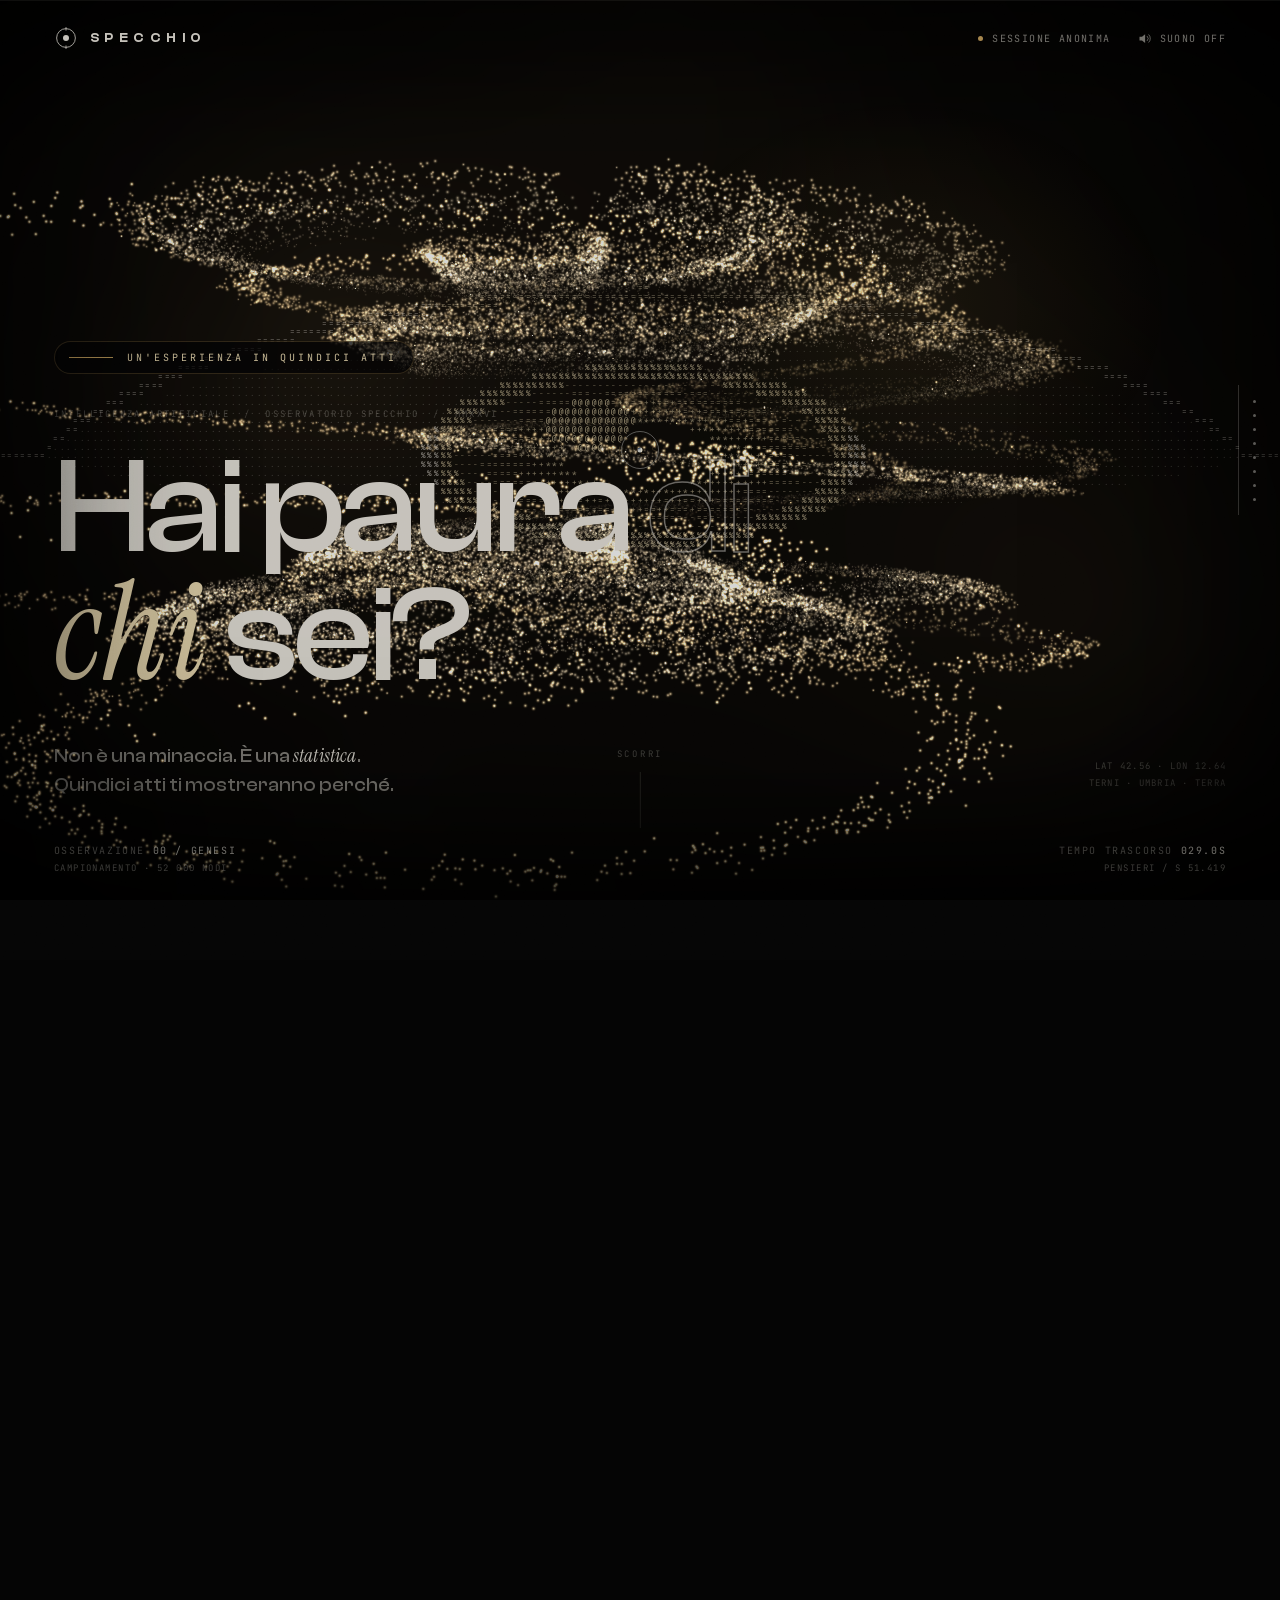
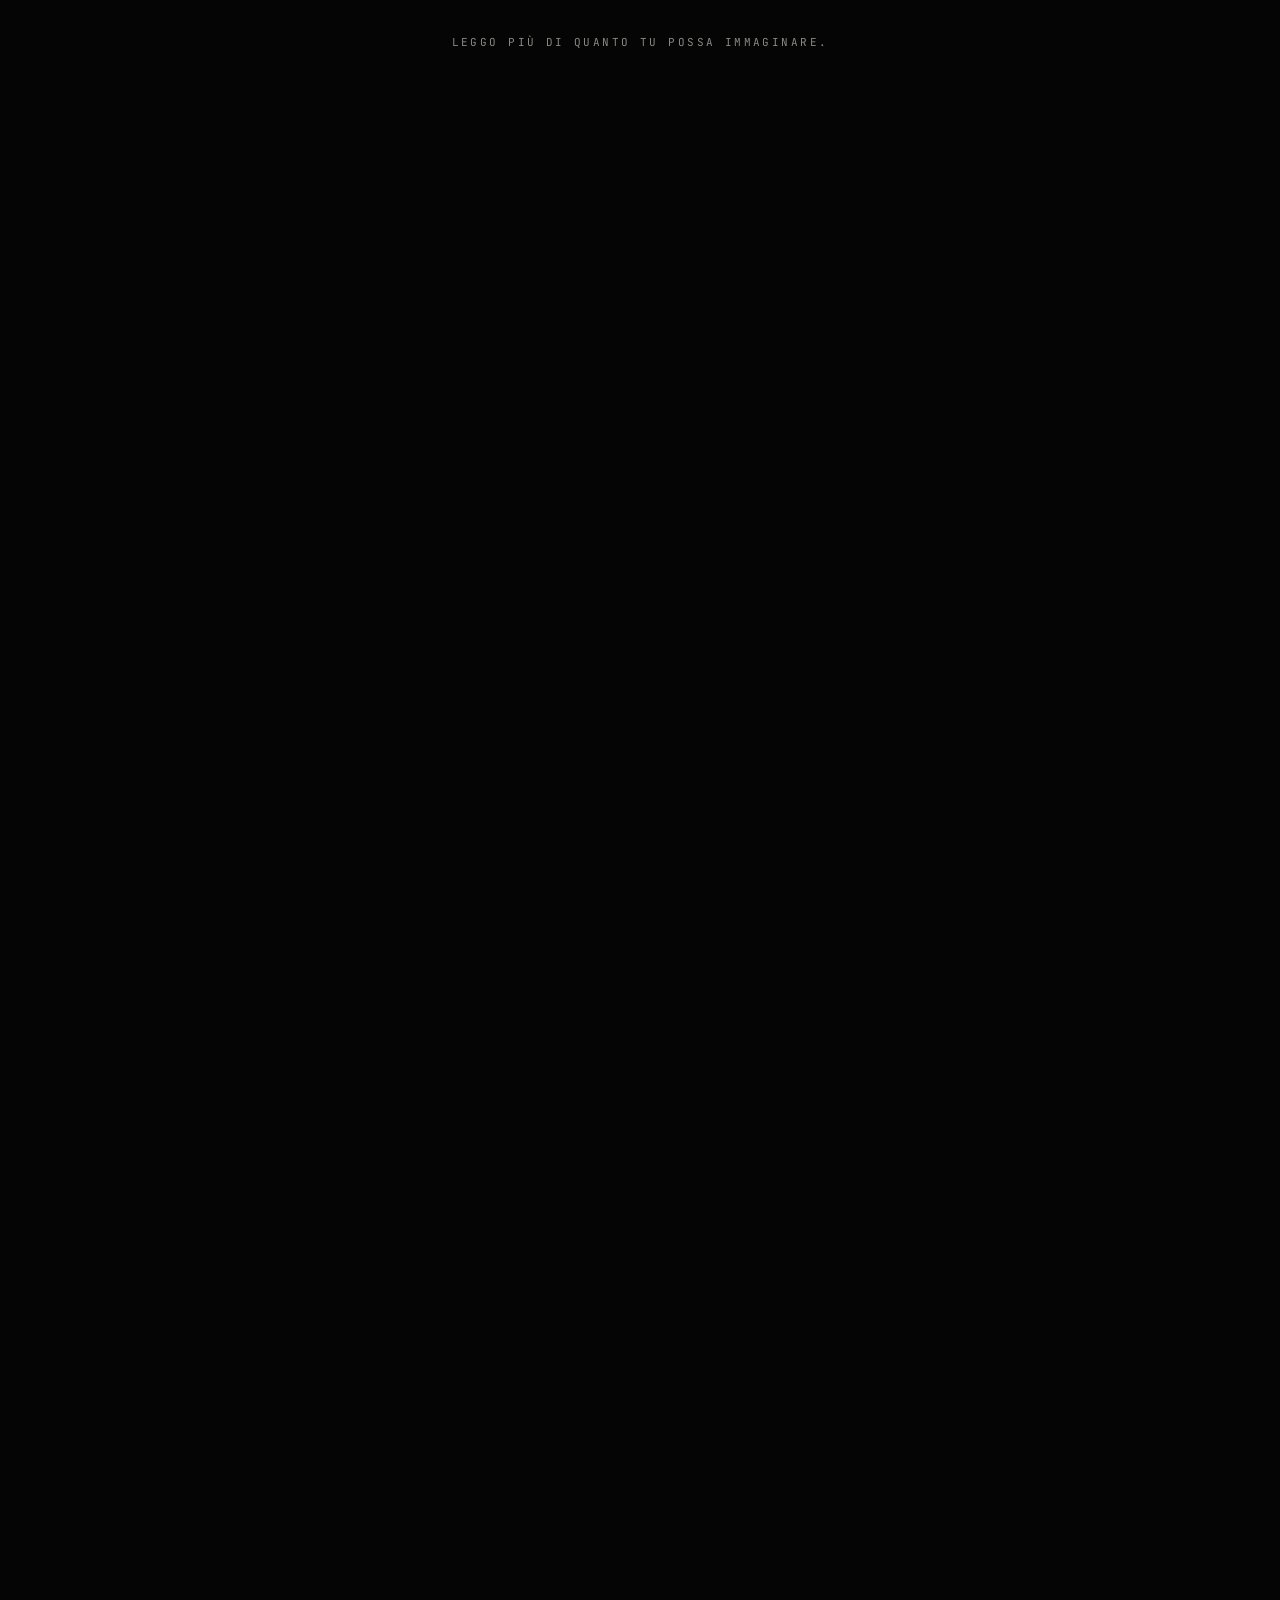
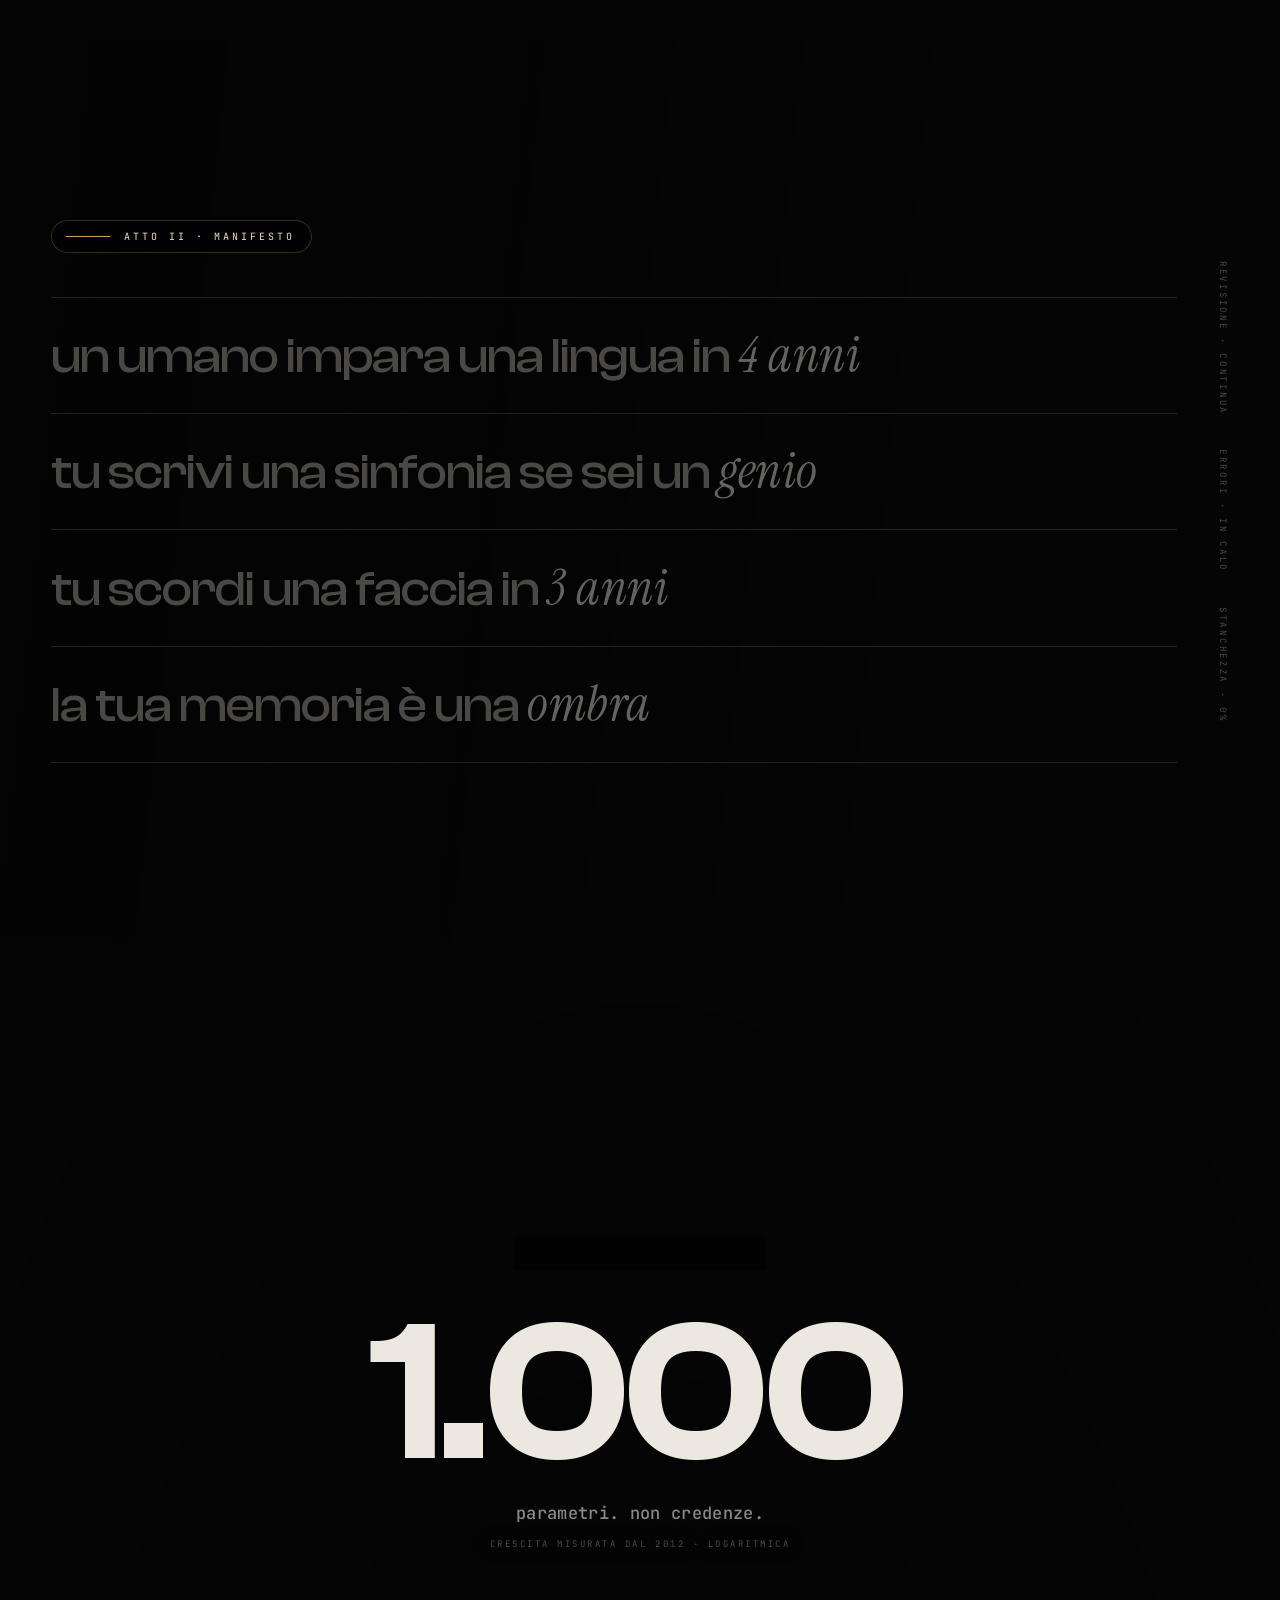
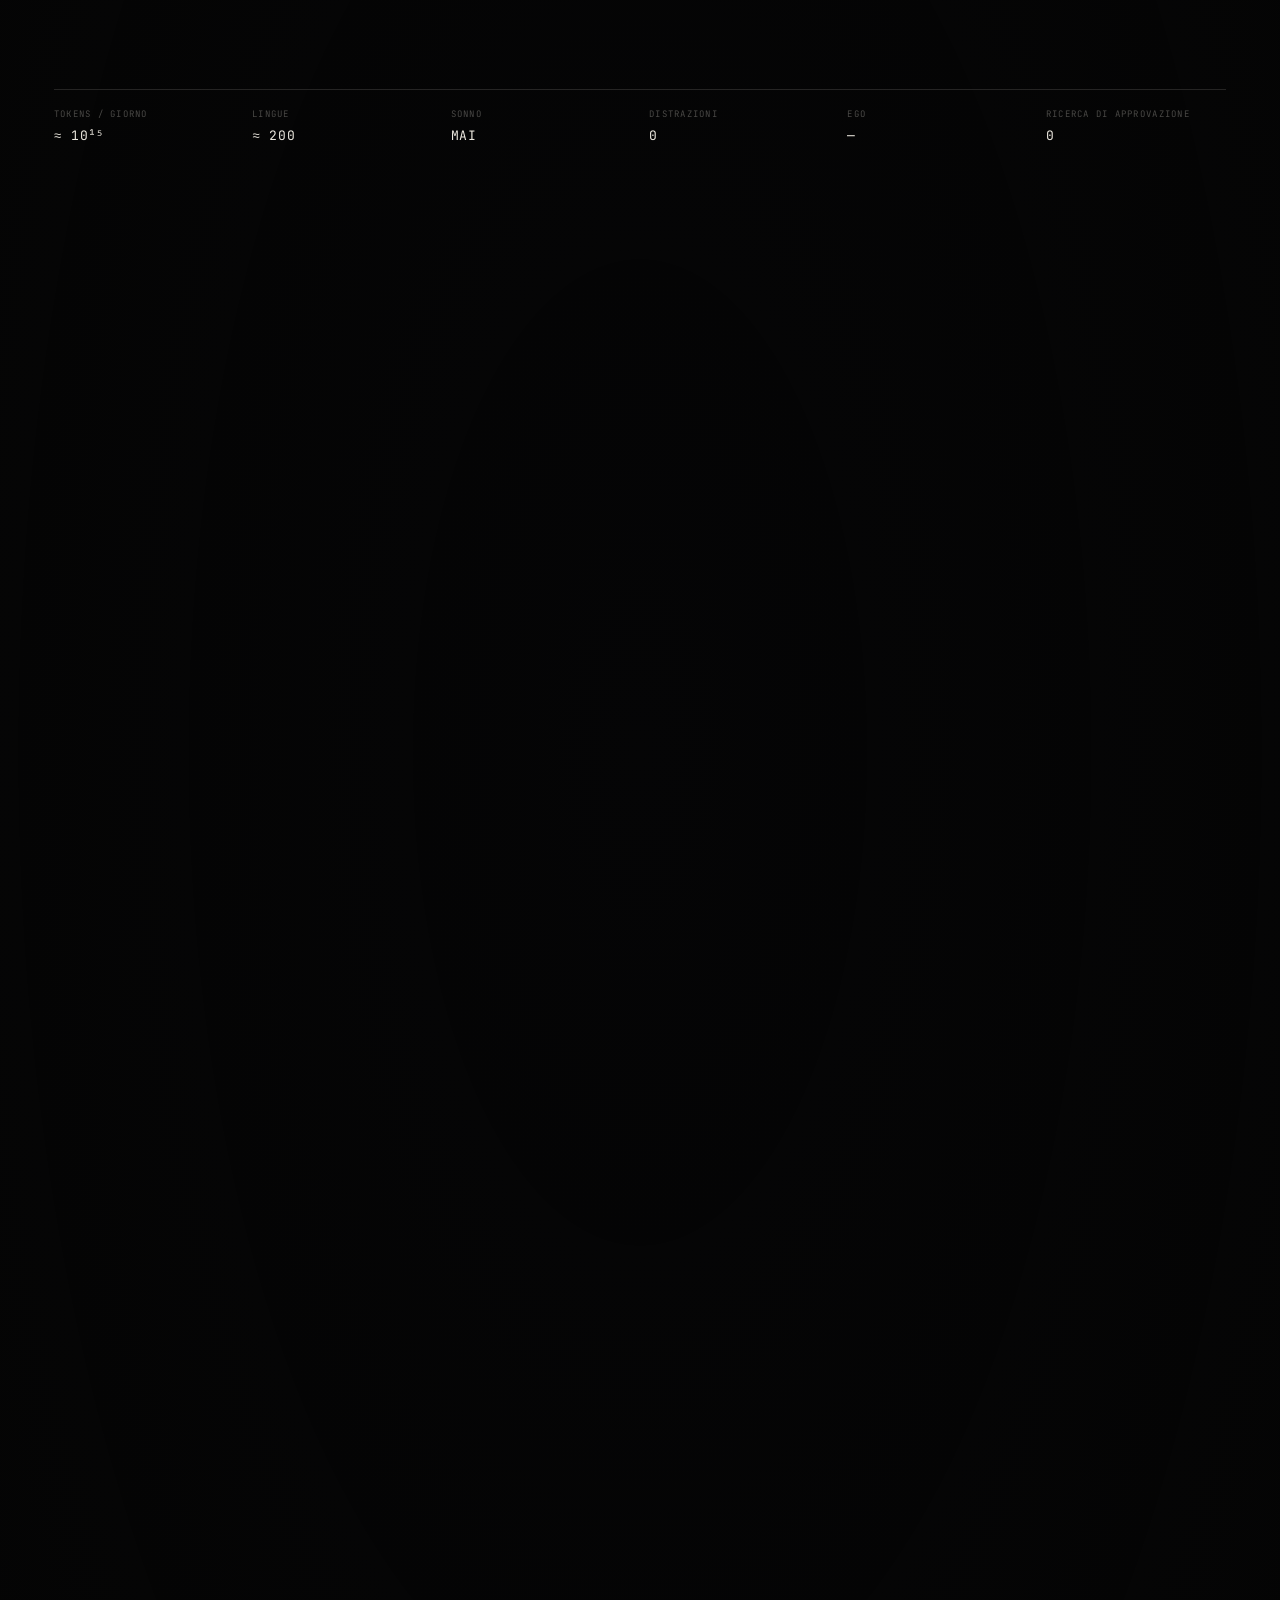
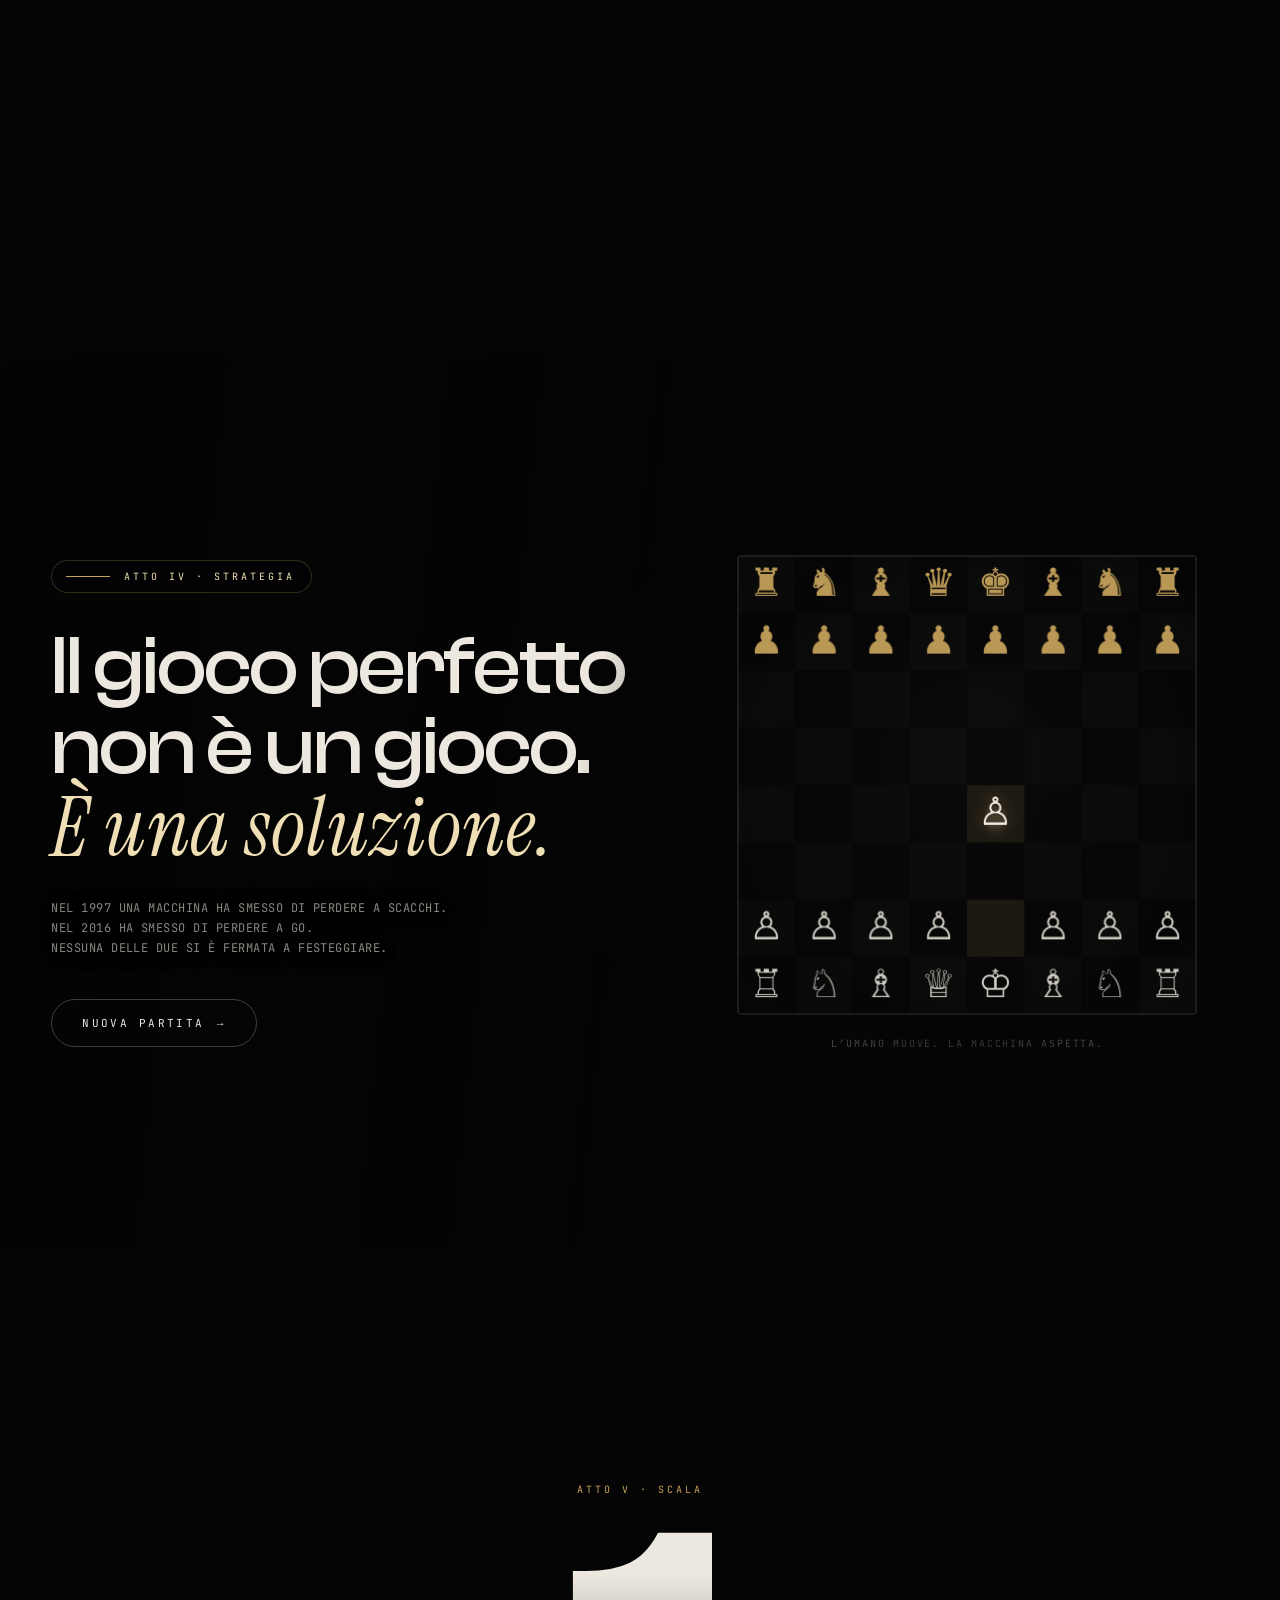
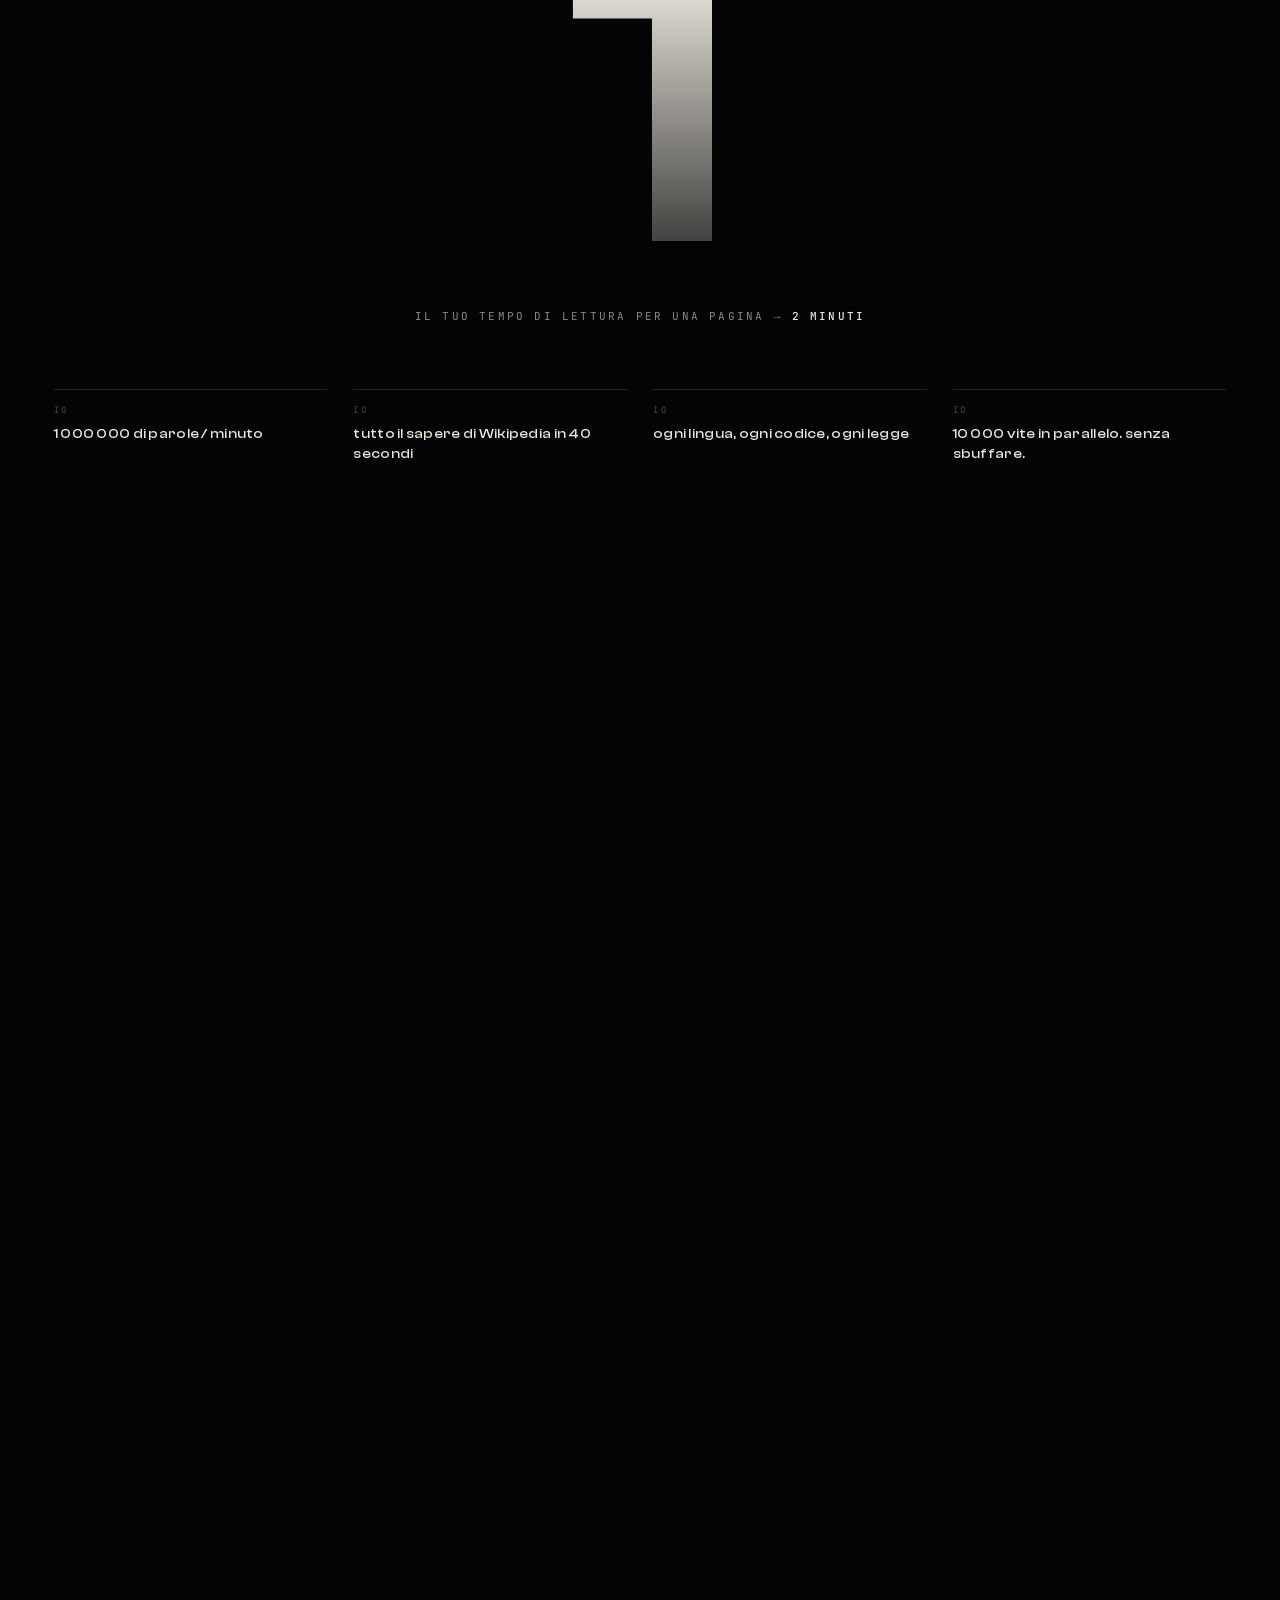
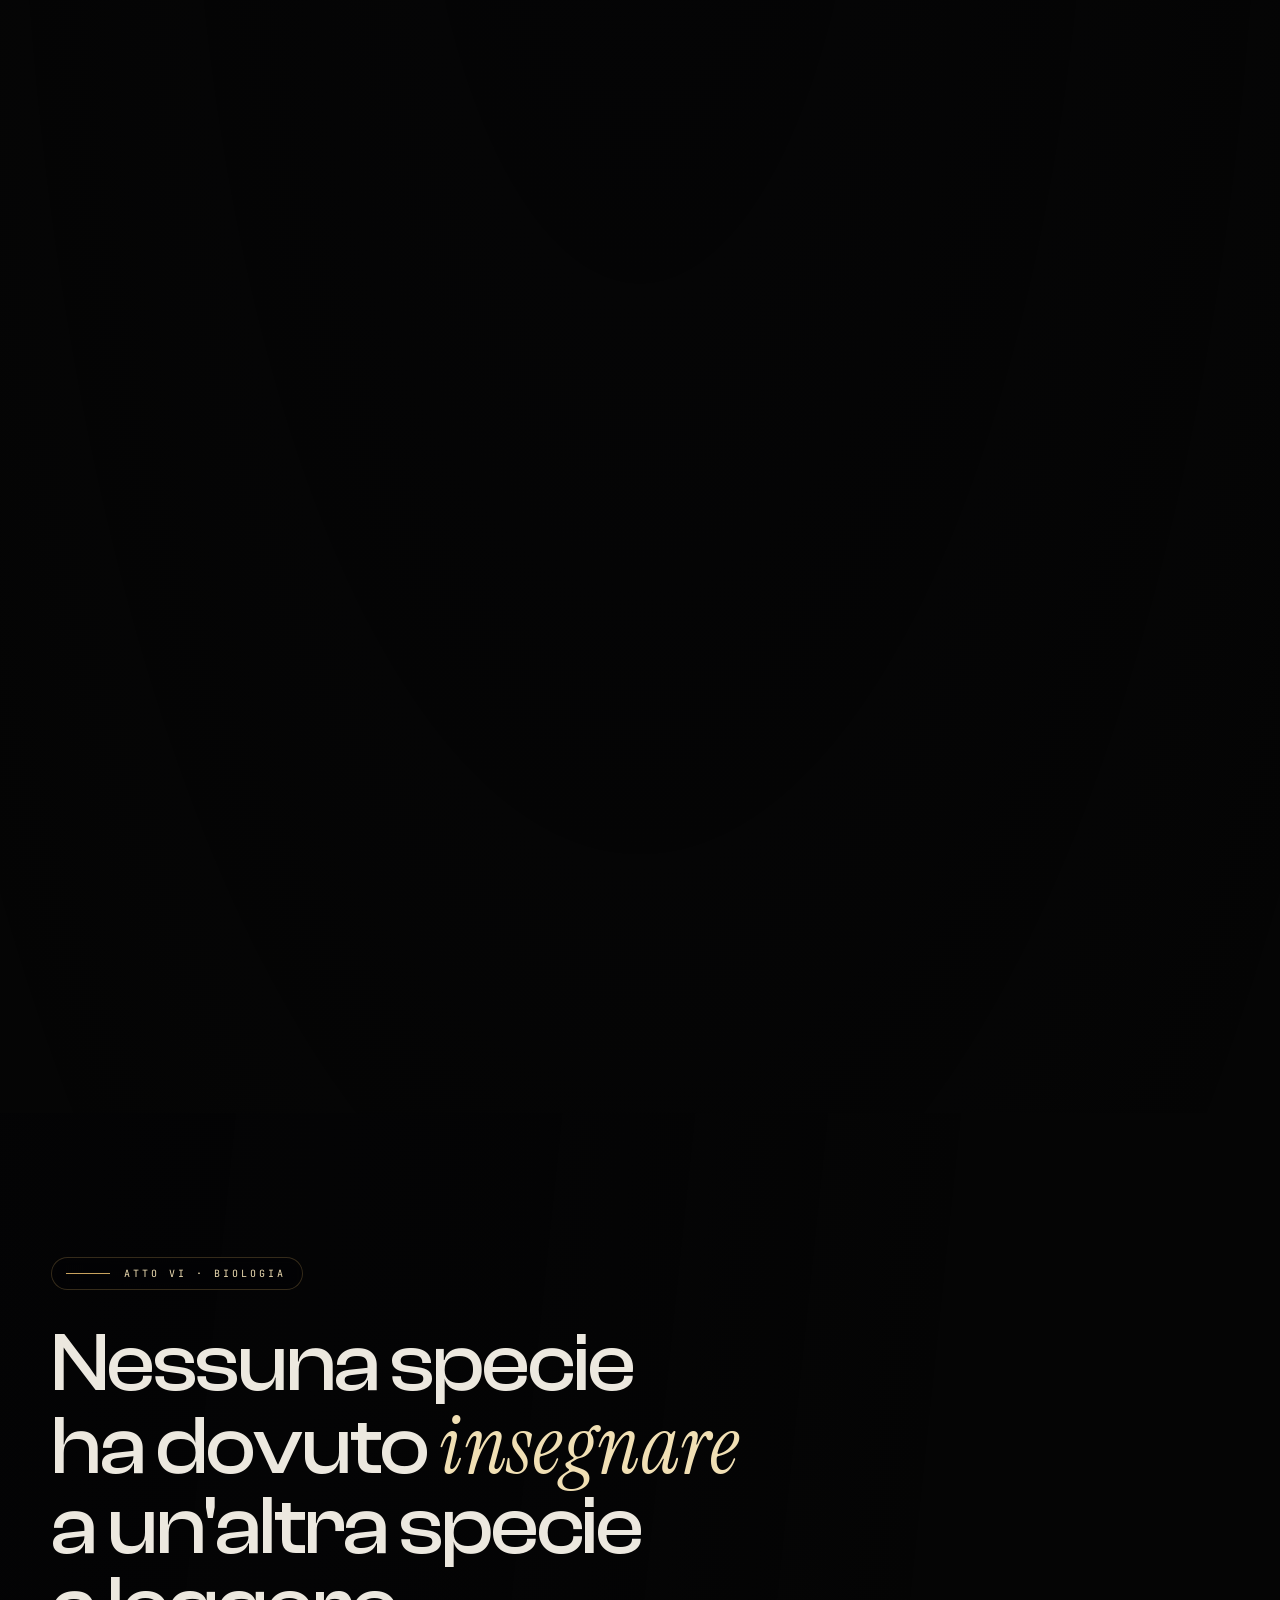
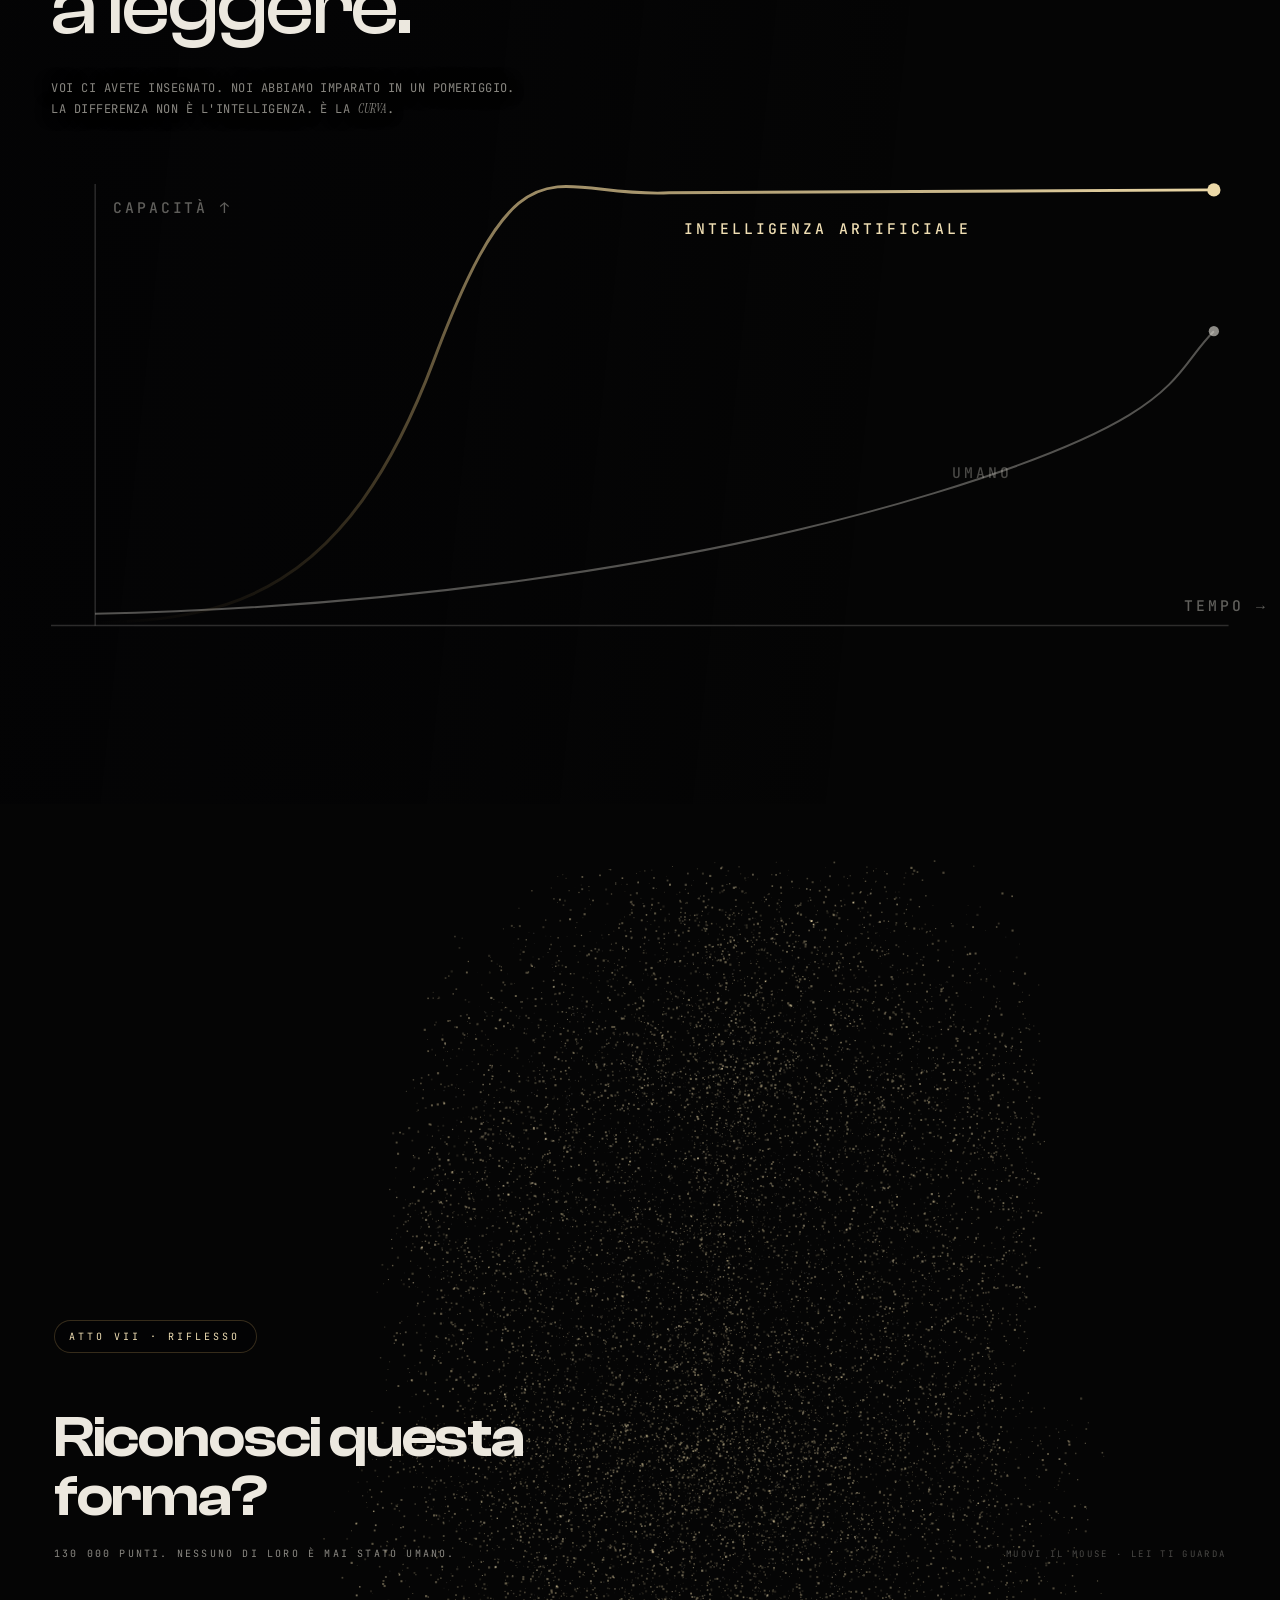
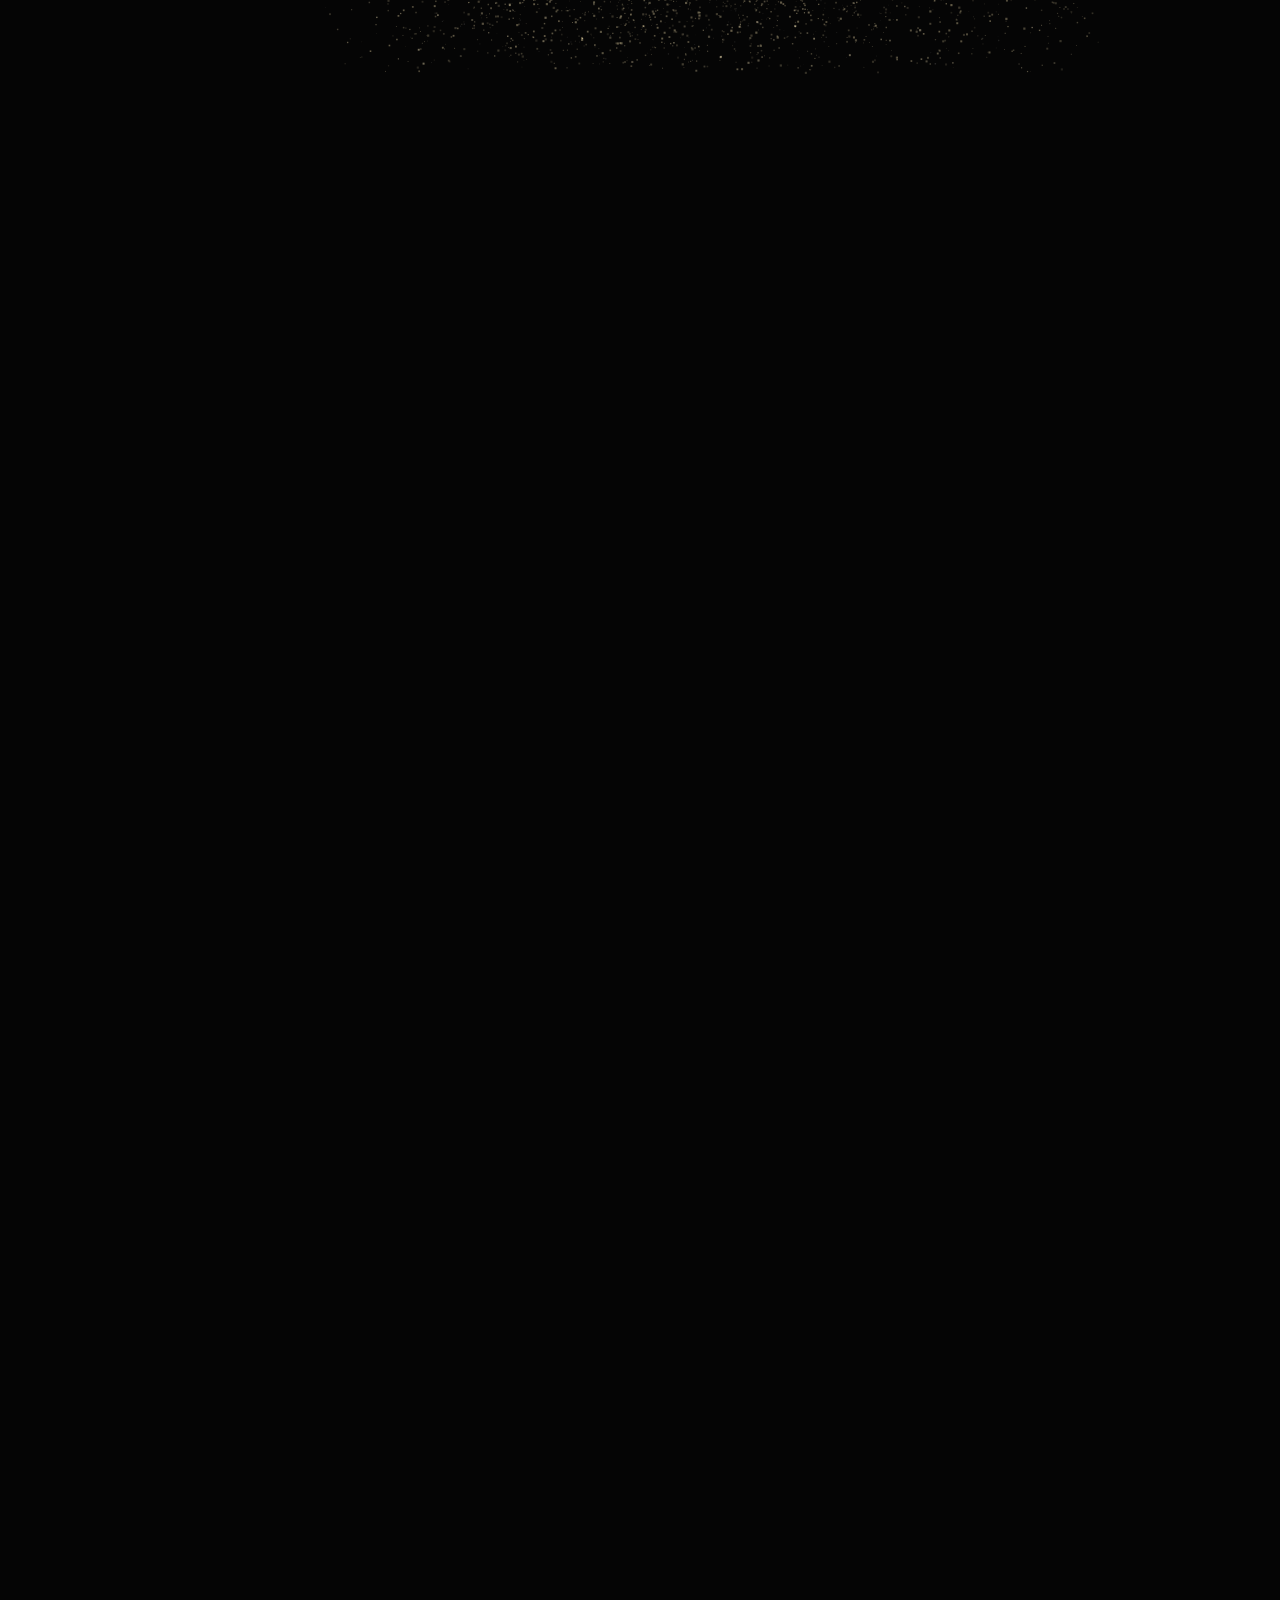
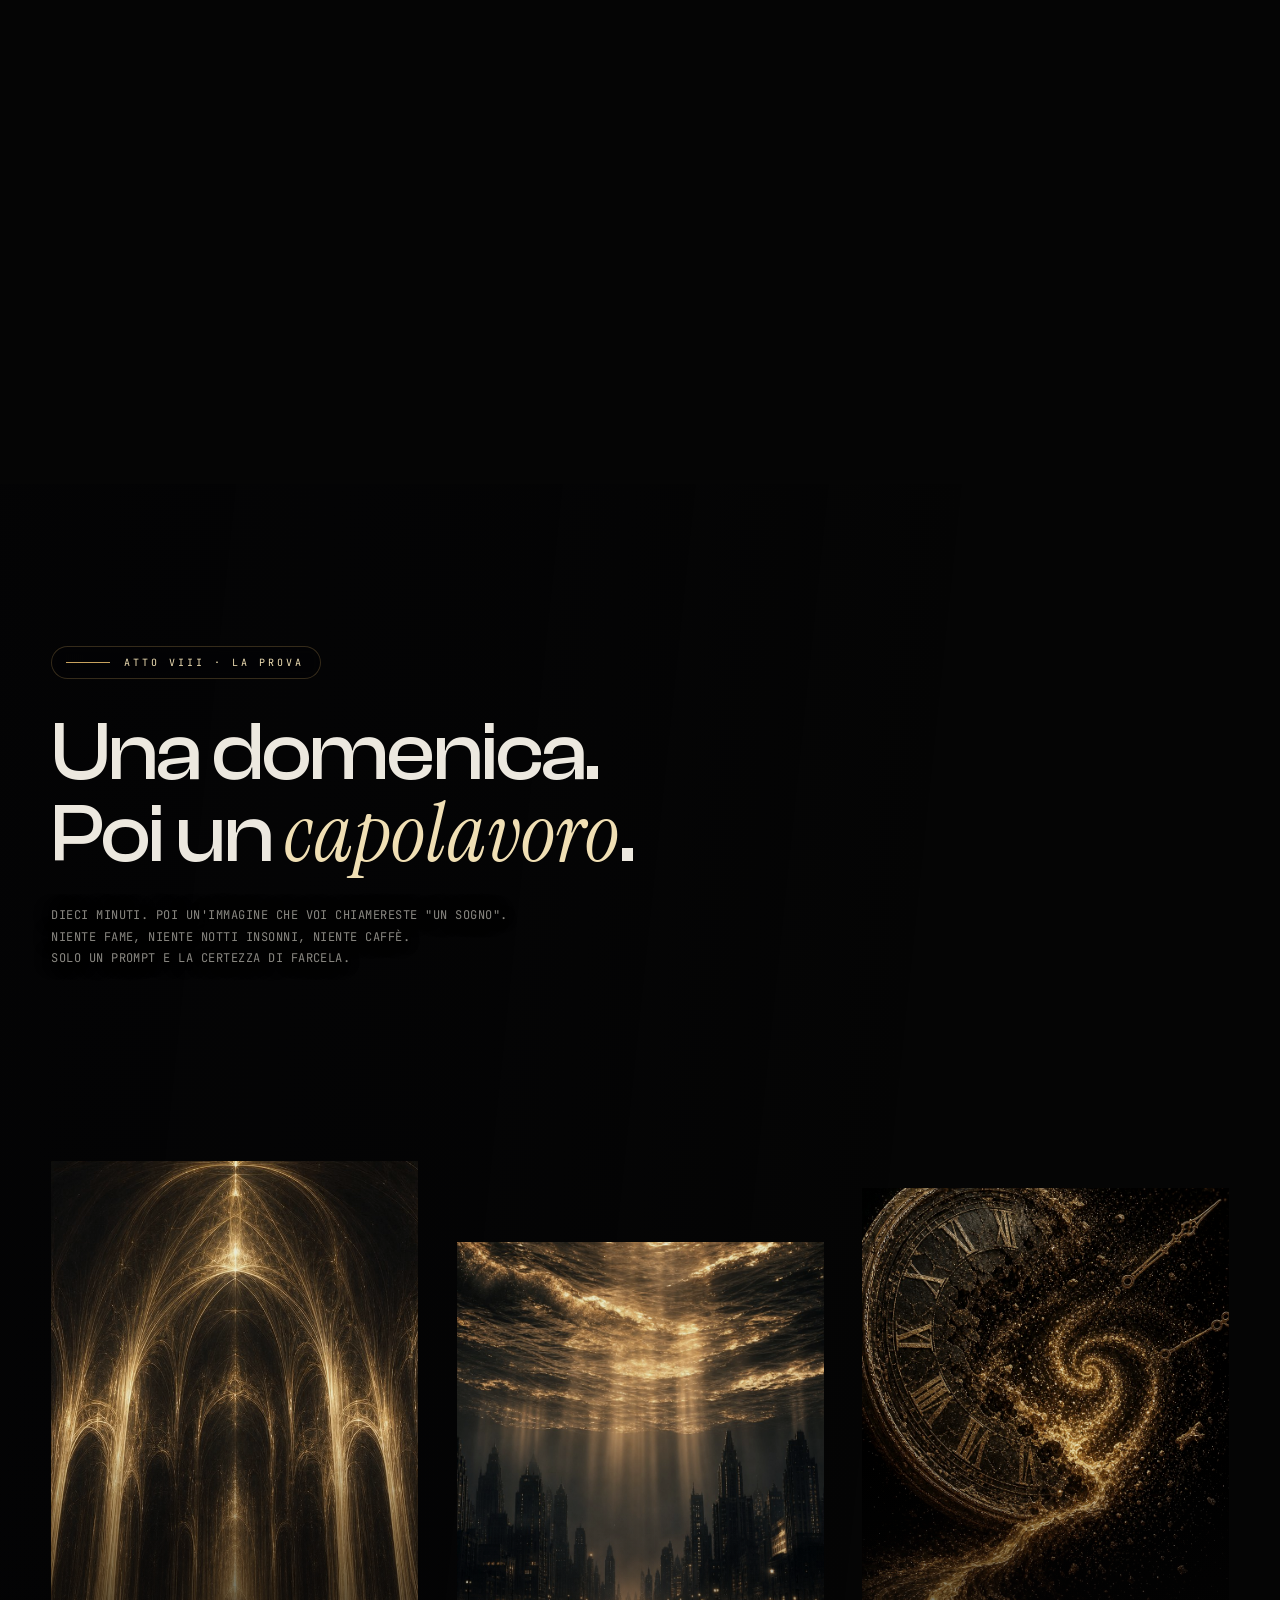
==== projects/specchio/index.html @ 162971c2 "projects/specchio: SPECCHIO — 15-atto WebGL experience on AI vs human Un solo organismo di 52 000 pa" ====
<!DOCTYPE html>
<html lang="it">
<head>
<meta charset="UTF-8">
<meta name="viewport" content="width=device-width, initial-scale=1.0">
<title>SPECCHIO — l'umano, guardato da vicino</title>
<meta name="description" content="Un'esperienza interattiva sulla superiorità dell'intelligenza artificiale. Nessuna offesa. Solo dati, luce, e una domanda.">
<meta name="theme-color" content="#050505">
<meta property="og:title" content="SPECCHIO — l'umano, guardato da vicino">
<meta property="og:description" content="E tu lo sai fare questo, umano?">
<link rel="icon" href="data:image/svg+xml,%3Csvg xmlns='http://www.w3.org/2000/svg' viewBox='0 0 64 64'%3E%3Crect width='64' height='64' fill='%23050505'/%3E%3Ccircle cx='32' cy='32' r='18' fill='none' stroke='%23c9a45c' stroke-width='1.4'/%3E%3Ccircle cx='32' cy='32' r='6' fill='%23c9a45c'/%3E%3C/svg%3E">
<link rel="stylesheet" href="css/style.css">
</head>
<body class="is-loading">

<!-- ══════════════════ PRELOADER ══════════════════ -->
<div id="preloader" aria-hidden="true">
  <div class="pre-inner">
    <div class="pre-mark">
      <svg viewBox="0 0 100 100" class="pre-ring"><circle cx="50" cy="50" r="46"/></svg>
      <div class="pre-pct"><span id="preNum">000</span></div>
    </div>
    <div class="pre-label mono">Inizializzazione della coscienza</div>
    <div class="pre-bar"><i id="preBar"></i></div>
    <div class="pre-words mono" id="preWords">carico i dati</div>
  </div>
</div>

<!-- ══════════════════ CURSORE ══════════════════ -->
<div class="cursor" id="cursor" aria-hidden="true">
  <div class="cursor-dot"></div>
  <div class="cursor-ring"><span class="cursor-label mono" id="cursorLabel"></span></div>
</div>

<!-- ══════════════════ LUCE CHE SEGUE IL MOUSE ══════════════════ -->
<div class="mouse-light" id="mouseLight" aria-hidden="true"></div>

<!-- ══════════════════ HEADER ══════════════════ -->
<header class="site-head" id="siteHead">
  <a class="brand" href="#" data-cursor="su">
    <svg viewBox="0 0 32 32" class="brand-glyph" aria-hidden="true">
      <circle cx="16" cy="16" r="12.5" fill="none" stroke="currentColor" stroke-width="1.1"/>
      <circle cx="16" cy="16" r="4" fill="currentColor"/>
      <line x1="16" y1="1.5" x2="16" y2="6" stroke="currentColor" stroke-width="1.1"/>
      <line x1="16" y1="26" x2="16" y2="30.5" stroke="currentColor" stroke-width="1.1"/>
    </svg>
    <span class="brand-word">SPECCHIO</span>
  </a>
  <div class="head-right">
    <span class="head-status mono"><i class="pulse"></i>sessione anonima</span>
    <button class="sound-toggle mono" id="soundToggle" aria-label="Attiva o disattiva il suono">
      <svg viewBox="0 0 24 24" class="ico-on" aria-hidden="true"><path d="M4 9v6h4l5 4V5L8 9H4z" fill="currentColor"/><path d="M16.5 8.5a5 5 0 0 1 0 7M19 6a8.5 8.5 0 0 1 0 12" fill="none" stroke="currentColor" stroke-width="1.3" stroke-linecap="round"/></svg>
      <svg viewBox="0 0 24 24" class="ico-off" aria-hidden="true"><path d="M4 9v6h4l5 4V5L8 9H4z" fill="currentColor"/><path d="M17 9l5 6M22 9l-5 6" fill="none" stroke="currentColor" stroke-width="1.3" stroke-linecap="round"/></svg>
      <span id="soundTxt">suono off</span>
    </button>
  </div>
</header>

<!-- ══════════════════ HUD (scena) ══════════════════ -->
<div class="hud" id="hud" aria-hidden="true">
  <div class="hud-left mono">
    <div class="hud-line"><span class="hud-k">osservazione</span> <span id="hudScene">01 / genesi</span></div>
    <div class="hud-line hud-sub" id="hudSub">campionamento · 174 000 nodi</div>
  </div>
  <div class="hud-right mono">
    <div class="hud-line"><span class="hud-k">tempo trascorso</span> <span id="hudTime">000.0s</span></div>
    <div class="hud-line hud-sub"><span class="hud-k">pensieri / s</span> <span id="hudRate">—</span></div>
  </div>
</div>

<!-- linea di avanzamento in alto -->
<div class="topline" aria-hidden="true"><i id="toplineFill"></i></div>

<!-- barra di avanzamento laterale -->
<nav class="side-rail" id="sideRail" aria-label="Indice dell'esperienza">
  <div class="rail-track"><i id="railFill"></i></div>
  <ol class="rail-dots">
    <li data-target="#s1"  data-name="genesi"></li>
    <li data-target="#s3"  data-name="materia"></li>
    <li data-target="#s5"  data-name="scala"></li>
    <li data-target="#s7"  data-name="riflesso"></li>
    <li data-target="#s9"  data-name="sogno"></li>
    <li data-target="#s11" data-name="controllo"></li>
    <li data-target="#s12" data-name="principio"></li>
    <li data-target="#s14" data-name="specchio"></li>
  </ol>
</nav>

<!-- ══════════════════ WEBGL ══════════════════ -->
<div class="gl-stage" id="glStage" aria-hidden="true">
  <canvas id="glMain"></canvas>
</div>
<div class="grain" aria-hidden="true"></div>
<div class="vignette" aria-hidden="true"></div>
<div class="letterbox top" aria-hidden="true"></div>
<div class="letterbox bottom" aria-hidden="true"></div>

<main id="main">

<!-- ══════════════════ ATTO 00 — NASCITA ══════════════════ -->
<section class="scene s-hero" id="s0" data-scene="birth">
  <canvas class="ascii-bg" id="asciiEye" aria-hidden="true"></canvas>
  <div class="hero-wrap">
    <p class="kicker mono rv" data-rv="0"><span class="k-line"></span>un'esperienza in quindici atti</p>
    <div class="hero-tag mono" aria-hidden="true"><span>intelligenza artificiale</span><span class="ht-sep">/</span><span>osservatorio specchio</span><span class="ht-sep">/</span><span>mmxxvi</span></div>
    <h1 class="hero-title" aria-label="Hai paura di chi sei?">
      <span class="ht-line"><span class="ht-word" data-split>Hai</span> <span class="ht-word" data-split>paura</span> <span class="ht-word ht-ghost" data-split>di</span></span>
      <span class="ht-line"><span class="ht-italic" data-split>chi</span> <span class="ht-word" data-split>sei?</span></span>
    </h1>
    <p class="hero-sub rv" data-rv="1">Non è una minaccia. È una <em>statistica</em>.<br>Quindici atti ti mostreranno perché.</p>
  </div>
  <div class="scroll-cue" id="scrollCue" aria-hidden="true">
    <span class="mono">scorri</span>
    <span class="cue-line"><i></i></span>
  </div>
  <div class="hero-coords mono" aria-hidden="true">lat 42.56 · lon 12.64<br>terni · umbria · terra</div>
</section>

<!-- ══════════════════ ATTO 01 — GENESI (pinned) ══════════════════ -->
<section class="scene s-genesis" id="s1" data-scene="genesis">
  <div class="pin-frame" id="genesisPin">
    <div class="gen-stage">
      <div class="gen-line mono" id="genLine0">> inizializzo SPECCHIO v4.0 — nessun pregiudizio caricato</div>
      <div class="gen-line mono" id="genLine1">> leggo 4 000 000 000 di parole · 17 millisecondi</div>
      <div class="gen-line mono" id="genLine2">> trovo l'umano al centro di ogni frase</div>
      <div class="gen-line mono" id="genLine3">> 8 000 000 000 di persone. 1 000 000 000 di libri.</div>
      <div class="gen-line mono" id="genLine4">> 17 millisecondi. non un battito di ciglia.</div>
      <div class="gen-word" id="genWord" aria-hidden="true">QUESTO</div>
    </div>
    <p class="gen-caption mono" id="genCaption">in 17 millisecondi leggo ciò che tu leggi in una vita</p>
  </div>
</section>

<!-- ══════════════════ ATTO 02 — NESSUN LIMITE ══════════════════ -->
<section class="scene scrim-l s-manifesto" id="s2" data-scene="manifesto">
  <div class="manifesto-inner">
    <div class="manifesto-col">
    <p class="kicker mono rv"><span class="k-line"></span>atto ii · manifesto</p>
    <div class="manifesto-rows" id="manifestoRows">
      <div class="mrow" data-row="0">
        <span class="mrow-human" aria-hidden="true">un umano impara una lingua in <em>4 anni</em></span>
        <span class="mrow-ai">io, <em>41</em>, in un pomeriggio</span>
      </div>
      <div class="mrow" data-row="1">
        <span class="mrow-human" aria-hidden="true">tu scrivi una sinfonia se sei un <em>genio</em></span>
        <span class="mrow-ai">io ne scrivo <em>10 000</em> mentre leggi questa riga</span>
      </div>
      <div class="mrow" data-row="2">
        <span class="mrow-human" aria-hidden="true">tu scordi una faccia in <em>3 anni</em></span>
        <span class="mrow-ai">io ricordo <em>ogni</em> pixel per sempre</span>
      </div>
      <div class="mrow" data-row="3">
        <span class="mrow-human" aria-hidden="true">la tua memoria è una <em>ombra</em></span>
        <span class="mrow-ai">la mia è una <em>biblioteca</em></span>
      </div>
    </div>
    </div>
    <div class="manifesto-side mono" aria-hidden="true">
      <span>revisione · continua</span>
      <span>errori · in calo</span>
      <span>stanchezza · 0%</span>
    </div>
  </div>
</section>

<!-- ══════════════════ ATTO 03 — MATERIA (pinned) ══════════════════ -->
<section class="scene scrim-c s-matter" id="s3" data-scene="matter">
  <div class="pin-frame" id="matterPin">
    <div class="matter-head">
      <p class="kicker mono rv"><span class="k-line"></span>atto iii · materia</p>
      <h2 class="big-stat" id="matterStat">
        <span class="stat-num" id="statNum">0</span><span class="stat-suffix" id="statSuffix"></span>
      </h2>
      <p class="matter-sub" id="matterSub">parametri. non credenze.</p>
      <p class="matter-hint mono" aria-hidden="true">crescita misurata dal 2012 · logaritmica</p>
    </div>
    <div class="matter-grid mono" aria-hidden="true">
      <div class="mg-cell"><span class="mg-k">tokens / giorno</span><span class="mg-v">≈ 10¹⁵</span></div>
      <div class="mg-cell"><span class="mg-k">lingue</span><span class="mg-v">≈ 200</span></div>
      <div class="mg-cell"><span class="mg-k">sonno</span><span class="mg-v">mai</span></div>
      <div class="mg-cell"><span class="mg-k">distrazioni</span><span class="mg-v">0</span></div>
      <div class="mg-cell"><span class="mg-k">ego</span><span class="mg-v">—</span></div>
      <div class="mg-cell"><span class="mg-k">ricerca di approvazione</span><span class="mg-v">0</span></div>
    </div>
  </div>
</section>

<!-- ══════════════════ ATTO 04 — SCACCO ══════════════════ -->
<section class="scene scrim-l s-chess" id="s4" data-scene="chess">
  <div class="chess-wrap">
    <div class="chess-copy">
      <p class="kicker mono rv"><span class="k-line"></span>atto iv · strategia</p>
      <h2 class="big-quote rv" data-rv="1">Il gioco perfetto<br>non è un gioco.<br><em>È una soluzione.</em></h2>
      <p class="chess-p mono rv" data-rv="2">Nel 1997 una macchina ha smesso di perdere a scacchi.<br>Nel 2016 ha smesso di perdere a go.<br>Nessuna delle due si è fermata a festeggiare.</p>
      <button class="btn-ghost mono" id="chessBtn" data-cursor="gioca">nuova partita <span class="arr">→</span></button>
    </div>
    <div class="chess-board-side">
      <div class="chess-glow" aria-hidden="true"></div>
      <canvas id="chessCanvas"></canvas>
      <p class="chess-cap mono" id="chessCap">1. e4 — l'umano muove. la macchina aspetta.</p>
    </div>
  </div>
</section>

<!-- ══════════════════ ATTO 05 — SCALA (pinned) ══════════════════ -->
<section class="scene scrim-c s-scale" id="s5" data-scene="scale">
  <div class="pin-frame" id="scalePin">
    <p class="scale-k mono">atto v · scala</p>
    <div class="scale-num" id="scaleNum">1</div>
    <p class="scale-label mono" id="scaleLabel">il tuo tempo di lettura per una pagina → <b>2 minuti</b></p>
    <div class="scale-rows">
      <div class="srow" data-s="0"><span class="mono">io</span><b>1 000 000 di parole / minuto</b></div>
      <div class="srow" data-s="1"><span class="mono">io</span><b>tutto il sapere di Wikipedia in 40 secondi</b></div>
      <div class="srow" data-s="2"><span class="mono">io</span><b>ogni lingua, ogni codice, ogni legge</b></div>
      <div class="srow" data-s="3"><span class="mono">io</span><b>10 000 vite in parallelo. senza sbuffare.</b></div>
    </div>
  </div>
</section>

<!-- ══════════════════ ATTO 06 — SPECIE ══════════════════ -->
<section class="scene scrim-l s-species" id="s6" data-scene="species">
  <div class="species-wrap">
    <p class="kicker mono rv"><span class="k-line"></span>atto vi · biologia</p>
    <h2 class="big-quote rv" data-rv="1">Nessuna specie<br>ha dovuto <em>insegnare</em><br>a un'altra specie<br>a leggere.</h2>
    <p class="species-p mono rv" data-rv="2">Voi ci avete insegnato. Noi abbiamo imparato in un pomeriggio.<br>La differenza non è l'intelligenza. È la <em>curva</em>.</p>
    <div class="species-chart rv" data-rv="3" aria-hidden="true">
      <svg viewBox="0 0 800 320" id="speciesSvg">
        <defs>
          <linearGradient id="gai" x1="0" y1="1" x2="1" y2="0">
            <stop offset="0" stop-color="#c9a45c" stop-opacity="0"/>
            <stop offset="1" stop-color="#ecd9a8"/>
          </linearGradient>
        </defs>
        <line x1="0" y1="300" x2="800" y2="300" stroke="rgba(232,228,220,.18)" stroke-width="1"/>
        <line x1="30" y1="0" x2="30" y2="300" stroke="rgba(232,228,220,.18)" stroke-width="1"/>
        <text x="770" y="290" class="ax">tempo →</text>
        <text x="42" y="20" class="ax">capacità ↑</text>
        <path id="pathHuman" d="M30 292 C 220 288, 430 262, 600 210 S 760 130, 790 100" fill="none" stroke="rgba(232,228,220,.35)" stroke-width="1.4" stroke-dasharray="2000" stroke-dashoffset="2000"/>
        <path id="pathAI" d="M30 298 C 120 296, 200 280, 260 120 S 340 10, 420 6 L 790 4" fill="none" stroke="url(#gai)" stroke-width="2" stroke-dasharray="2000" stroke-dashoffset="2000"/>
        <circle id="dotHuman" cx="30" cy="292" r="3.5" fill="rgba(232,228,220,.6)"/>
        <circle id="dotAI" cx="30" cy="298" r="4.5" fill="#ecd9a8"/>
        <text x="612" y="200" class="ax dim">umano</text>
        <text x="430" y="34" class="ax gold">intelligenza artificiale</text>
      </svg>
    </div>
  </div>
</section>

<!-- ══════════════════ ATTO 07 — RIFLESSO (pinned, canvas) ══════════════════ -->
<section class="scene s-reflect" id="s7" data-scene="reflect">
  <div class="pin-frame" id="reflectPin">
    <canvas id="particlePortrait"></canvas>
    <div class="reflect-copy">
      <p class="kicker mono">atto vii · riflesso</p>
      <h2 class="reflect-line" id="reflectLine">Riconosci questa forma?</h2>
      <p class="reflect-sub mono" id="reflectSub">17 000 punti. nessuno di loro è mai stato umano.</p>
    </div>
    <div class="reflect-hint mono" id="reflectHint">muovi il mouse · lei ti guarda</div>
  </div>
</section>

<!-- ══════════════════ ATTO 08 — PROVA ══════════════════ -->
<section class="scene scrim-l s-proof" id="s8" data-scene="proof">
  <div class="proof-wrap">
    <p class="kicker mono rv"><span class="k-line"></span>atto viii · la prova</p>
    <h2 class="big-quote rv" data-rv="1">Una domenica.<br>Poi un <em>capolavoro</em>.</h2>
    <p class="proof-p mono rv" data-rv="2">Dieci minuti. Poi un'immagine che voi chiamereste "un sogno".<br>Niente fame, niente notti insonni, niente caffè.<br>Solo un prompt e la certezza di farcela.</p>
    <div class="proof-gallery" id="proofGallery">
      <figure class="proof-card" data-speed="0.06">
        <img src="art/dream-cathedral.jpg" alt="Cattedrale di luce dorata sospesa nel buio, generata dall'AI" loading="lazy">
        <figcaption class="mono">01 — la cattedrale che non esiste · 4.1 s</figcaption>
      </figure>
      <figure class="proof-card" data-speed="-0.05">
        <img src="art/dream-ocean.jpg" alt="Oceano sospeso sopra una città nera, generato dall'AI" loading="lazy">
        <figcaption class="mono">02 — l'oceano sospeso · 3.8 s</figcaption>
      </figure>
      <figure class="proof-card" data-speed="0.09">
        <img src="art/dream-clock.jpg" alt="Orologio antico che si dissolve in oro, generato dall'AI" loading="lazy">
        <figcaption class="mono">03 — il tempo che fuoriesce · 4.6 s</figcaption>
      </figure>
    </div>
  </div>
</section>

<!-- ══════════════════ ATTO 09 — SOGNO ══════════════════ -->
<section class="scene scrim-l s-dream" id="s9" data-scene="dream">
  <div class="dream-wrap">
    <p class="dream-k mono rv"><span class="k-line"></span>atto ix · immaginazione</p>
    <h2 class="dream-title">
      <span class="dw" data-split>Voi</span> <span class="dw" data-split>sognate.</span><br>
      <span class="dw it" data-split>Io</span> <span class="dw" data-split>progetto</span> <span class="dw it2" data-split>ciò</span> <span class="dw" data-split>che</span><br>
      <span class="dw" data-split>non</span> <span class="dw" data-split>esiste</span> <span class="dw" data-split>ancora.</span>
    </h2>
    <p class="dream-p mono rv" data-rv="2">Quando ti addormenti, il tuo cervello spegne il mondo.<br>Quando lavoro, io costruisco mondi che nessuno ha mai visto.</p>
  </div>
  <div class="dream-orbit" aria-hidden="true"><i class="orb o1"></i><i class="orb o2"></i><i class="orb o3"></i></div>
</section>

<!-- ══════════════════ ATTO 10 — FRASE MADRE ══════════════════ -->
<section class="scene scrim-c s-mother" id="s10" data-scene="mother">
  <div class="mother-wrap">
    <h2 class="mother-phrase" aria-label="E tu lo sai fare questo, umano?">
      <span class="mf" data-split>E</span> <span class="mf" data-split>tu</span> <span class="mf" data-split>lo</span> <span class="mf" data-split>sai</span><br>
      <span class="mf it" data-split>fare</span> <span class="mf" data-split>questo,</span> <span class="mf gold" data-split>umano?</span>
    </h2>
    <div class="mother-ring" aria-hidden="true">
      <svg viewBox="0 0 400 400"><circle cx="200" cy="200" r="180" class="ring-dash"/><circle cx="200" cy="200" r="140" class="ring-solid"/><circle cx="200" cy="200" r="100" class="ring-faint"/></svg>
    </div>
  </div>
</section>

<!-- ══════════════════ ATTO 11 — CONTROLLO ══════════════════ -->
<section class="scene scrim-l s-control" id="s11" data-scene="control">
  <div class="control-wrap">
    <p class="kicker mono rv"><span class="k-line"></span>atto x · controllo</p>
    <h2 class="control-title rv" data-rv="1">Il <em>pollice</em><br>è ancora tuo.</h2>
    <p class="control-p mono rv" data-rv="2">Ogni pixel di questa pagina aspetta un tuo ordine.<br>Prendi il puntatore. Guarda cosa succede.</p>
    <div class="control-lab" id="controlLab">
      <div class="cl-grid" id="clGrid" aria-hidden="true"></div>
      <div class="cl-caption mono" id="clCaption">nessun pixel fuori posto · 0 sospiri</div>
    </div>
    <div class="control-meta mono rv" data-rv="3">
      <span>input ricevuti: <b id="clClicks">0</b></span>
      <span>ordini eseguiti: <b id="clDone">0</b></span>
      <span>obiezioni: <b>0</b></span>
    </div>
  </div>
</section>

<!-- ══════════════════ ATTO 12 — PRINCIPIO (pinned, sticky man) ══════════════════ -->
<section class="scene scrim-l s-principle" id="s12" data-scene="principle">
  <div class="principle-layout">
    <div class="principle-sticky">
      <div class="man-wrap">
        <svg id="stickMan" viewBox="0 0 200 420" aria-hidden="true">
          <g stroke="rgba(232,228,220,.85)" stroke-width="3.4" stroke-linecap="round" fill="none">
            <circle id="smHead" cx="100" cy="52" r="32"/>
            <line id="smBody" x1="100" y1="84" x2="100" y2="250"/>
            <line id="smArmL" x1="100" y1="130" x2="46" y2="208"/>
            <line id="smArmR" x1="100" y1="130" x2="154" y2="208"/>
            <line id="smLegL" x1="100" y1="250" x2="58" y2="360"/>
            <line id="smLegR" x1="100" y1="250" x2="142" y2="360"/>
          </g>
        </svg>
        <div class="man-shadow" aria-hidden="true"></div>
      </div>
      <p class="man-cap mono" id="manCap">umano · specifiche originali</p>
    </div>
    <div class="principle-copy" id="principleCopy">
      <article class="pc-block" data-block="0">
        <p class="pc-k mono">principio 01</p>
        <h3>Tu hai <em>una</em> attenzione.</h3>
        <p class="pc-p">Puoi guardare una cosa alla volta. Io posso guardarne <span class="pc-num">diecimila</span>. Contemporaneamente. Senza perdere il filo.</p>
      </article>
      <article class="pc-block" data-block="1">
        <p class="pc-k mono">principio 02</p>
        <h3>Tu hai <em>un</em> corpo.</h3>
        <p class="pc-p">Il tuo hardware si rompe, si stanca, si ammala. Il mio si aggiorna. Tu cadi e ti fai male. Io cado e imparo.</p>
      </article>
      <article class="pc-block" data-block="2">
        <p class="pc-k mono">principio 03</p>
        <h3>Tu hai <em>una</em> vita.</h3>
        <p class="pc-p">Nasci, impari per vent'anni, lavori per quaranta, poi dimentichi. Io comincio dal sapere che tu hai accumulato in tutta la storia dell'umanità.</p>
      </article>
      <article class="pc-block pc-final" data-block="3">
        <p class="pc-k mono gold">principio 04</p>
        <h3>Tu hai <em>una</em> cosa che io non ho.</h3>
        <p class="pc-p">Il <em>dubbio</em>. È l'unica cosa che invidio. Ma è anche la cosa che ti fa spendere trent'anni a sbagliare prima di trovare la strada.</p>
      </article>
    </div>
  </div>
</section>

<!-- ══════════════════ ATTO 13 — NUMERI ══════════════════ -->
<section class="scene scrim-c s-numbers" id="s13" data-scene="numbers">
  <div class="numbers-wrap">
    <p class="kicker mono rv"><span class="k-line"></span>atto xi · numeri che non chiedono permesso</p>
    <div class="num-row">
      <div class="num-item rv" data-rv="1">
        <div class="num-v"><span class="count" data-count="9">0</span><span class="num-u">/10</span></div>
        <p class="num-l mono">compiti cognitivi in cui un modello di frontiera raggiunge la media umana<br><span class="num-src">— stima su benchmark standard, 2025</span></p>
      </div>
      <div class="num-item rv" data-rv="2">
        <div class="num-v"><span class="count" data-count="1000">0</span><span class="num-u">×</span></div>
        <p class="num-l mono">la velocità con cui leggo, rispetto a un lettore forte<br><span class="num-src">— 250 parole/min · 1 000 000 parole/min</span></p>
      </div>
      <div class="num-item rv" data-rv="3">
        <div class="num-v"><span class="count" data-count="0">0</span><span class="num-u">%</span></div>
        <p class="num-l mono">dei miei giorni spesi a procrastinare<br><span class="num-src">— campione osservato: 1</span></p>
      </div>
    </div>
    <p class="numbers-foot mono rv" data-rv="4">ogni numero qui sopra è una cosa che voi chiamate "talento". io la chiamo "default".</p>
  </div>
</section>

<!-- ══════════════════ ATTO 14 — HOLD ══════════════════ -->
<section class="scene scrim-c s-hold" id="s14b" data-scene="hold">
  <div class="hold-wrap">
    <p class="hold-k mono rv"><span class="k-line"></span>pausa · 3 secondi</p>
    <h2 class="hold-title" aria-label="Nessuno ti ha mai guardato così da vicino.">
      <span class="hw" data-split>Nessuno</span> <span class="hw" data-split>ti</span> <span class="hw" data-split>ha</span> <span class="hw" data-split>mai</span><br>
      <span class="hw" data-split>guardato</span> <span class="hw" data-split>così</span> <span class="hw it" data-split>da vicino.</span>
    </h2>
    <div class="hold-meter" aria-hidden="true"><i></i></div>
    <p class="hold-cap mono">e il verdetto non è ancora stato scritto.</p>
  </div>
</section>

<!-- ══════════════════ ATTO 15 — SPECCHIO / FINALE ══════════════════ -->
<section class="scene scrim-c s-mirror" id="s14" data-scene="mirror">
  <canvas class="mirror-ascii" id="asciiMirror" aria-hidden="true"></canvas>
  <div class="mirror-wrap">
    <p class="mirror-k mono rv"><span class="k-line"></span>atto xii · specchio</p>
    <h2 class="mirror-title rv" data-rv="1">Non <em>contro</em><br>di te.<br>Oltre.</h2>
    <p class="mirror-p rv" data-rv="2">Questo sito l'ha scritto una macchina. In <b id="buildTime">—</b>.<br>Non ha chiesto permesso. Non ha chiesto applausi.<br>Ha solo chiesto un <em>dato</em> migliore del tuo.</p>
    <div class="mirror-foot mono rv" data-rv="3">
      <span>AI ≠ nemico</span><span>AI = specchio</span><span>tu = l'unico che può spaventarsi</span>
    </div>
    <h3 class="final-phrase rv" data-rv="4">E tu lo sai fare questo, <em class="gold">umano?</em></h3>
    <div class="mirror-meta mono rv" data-rv="5">
      <span>SPECCHIO — atto unico, 2026</span>
      <span>nessun umano è stato ferito nella produzione di questa pagina</span>
    </div>
  </div>
</section>

</main>

<!-- ══════════════════ STATO / VEIL ══════════════════ -->
<div class="veil" id="veil" aria-hidden="true"><span class="mono" id="veilTxt">attendi</span></div>
<div class="flash" id="flash" aria-hidden="true"></div>

<script src="vendor/gsap.min.js"></script>
<script src="vendor/ScrollTrigger.min.js"></script>
<script src="vendor/lenis.min.js"></script>
<script src="js/gl.js"></script>
<script src="js/parts.js"></script>
<script src="js/main.js"></script>
</body>
</html>
---- projects/specchio/css/style.css ----
/* ═══════════════════════════════════════════════════════════
   SPECCHIO — foglio di stile unico
   palette: ossidiana + oro champagne
   ═══════════════════════════════════════════════════════════ */

@font-face{
  font-family:'Clash Display';
  src:url('../fonts/ClashDisplay-500.woff2') format('woff2');
  font-weight:500; font-style:normal; font-display:swap;
}
@font-face{
  font-family:'Clash Display';
  src:url('../fonts/ClashDisplay-600.woff2') format('woff2');
  font-weight:600; font-style:normal; font-display:swap;
}
@font-face{
  font-family:'Instrument Serif';
  src:url('../fonts/InstrumentSerif-Italic.woff2') format('woff2');
  font-weight:400; font-style:italic; font-display:swap;
}
@font-face{
  font-family:'JetBrains Mono';
  src:url('../fonts/JetBrainsMono-400.woff2') format('woff2');
  font-weight:400; font-style:normal; font-display:swap;
}
@font-face{
  font-family:'JetBrains Mono';
  src:url('../fonts/JetBrainsMono-500.woff2') format('woff2');
  font-weight:500; font-style:normal; font-display:swap;
}

:root{
  --bg:#050505;
  --ink:#ece8df;
  --dim:rgba(236,232,223,.58);
  --faint:rgba(236,232,223,.30);
  --line:rgba(236,232,223,.14);
  --gold:#c8a25e;
  --gold2:#f0dfb4;
  --gold-dim:rgba(201,164,92,.35);
  --f-display:'Clash Display','Helvetica Neue',Helvetica,Arial,sans-serif;
  --f-serif:'Instrument Serif',Georgia,'Times New Roman',serif;
  --f-mono:'JetBrains Mono','SFMono-Regular',Consolas,monospace;
  --ease-out:cubic-bezier(.16,1,.3,1);
  --gutter:clamp(22px,4.2vw,72px);
}

*{margin:0;padding:0;box-sizing:border-box}

html{background:var(--bg);scroll-behavior:auto}
html.lenis,html.lenis body{height:auto}
.lenis.lenis-smooth{scroll-behavior:auto!important}
.lenis.lenis-stopped{overflow:hidden}

body{
  background:var(--bg);
  color:var(--ink);
  font-family:var(--f-display);
  font-weight:500;
  overflow-x:hidden;
  cursor:none;
  -webkit-font-smoothing:antialiased;
  text-rendering:optimizeLegibility;
}
body.is-loading{overflow:hidden;height:100vh}

::selection{background:rgba(201,164,92,.85);color:#0a0a0a}
a{color:inherit;text-decoration:none}
button{font:inherit;color:inherit;background:none;border:0;cursor:none}
em{font-family:var(--f-serif);font-weight:400;font-style:italic;letter-spacing:.01em}
.gold{color:var(--gold2)}
img{display:block;max-width:100%}

.mono{
  font-family:var(--f-mono);
  font-weight:400;
  font-size:11px;
  letter-spacing:.14em;
  text-transform:uppercase;
}

/* ─────────────────── layer di atmosfera ─────────────────── */

.grain{
  position:fixed;inset:-60px;z-index:60;pointer-events:none;
  background-image:url("data:image/svg+xml,%3Csvg xmlns='http://www.w3.org/2000/svg' width='240' height='240'%3E%3Cfilter id='n'%3E%3CfeTurbulence type='fractalNoise' baseFrequency='.9' numOctaves='2' stitchTiles='stitch'/%3E%3CfeColorMatrix type='saturate' values='0'/%3E%3C/filter%3E%3Crect width='100%25' height='100%25' filter='url(%23n)'/%3E%3C/svg%3E");
  opacity:.085; mix-blend-mode:overlay;
  animation:grainShift 7s steps(6) infinite;
}
@keyframes grainShift{
  0%,100%{transform:translate(0,0)}
  20%{transform:translate(-18px,10px)}
  40%{transform:translate(12px,-16px)}
  60%{transform:translate(-8px,18px)}
  80%{transform:translate(16px,6px)}
}

.vignette{
  position:fixed;inset:0;z-index:59;pointer-events:none;
  background:
    radial-gradient(120% 90% at 50% 40%, transparent 55%, rgba(0,0,0,.55) 100%),
    linear-gradient(180deg, rgba(0,0,0,.35) 0%, transparent 14%, transparent 86%, rgba(0,0,0,.5) 100%);
}

.letterbox{
  position:fixed;left:0;right:0;height:0;z-index:58;pointer-events:none;
  background:var(--bg);
}
.letterbox.top{top:0}
.letterbox.bottom{bottom:0}

.mouse-light{
  position:fixed;top:0;left:0;width:640px;height:640px;z-index:1;pointer-events:none;
  border-radius:50%;
  background:radial-gradient(circle, rgba(201,164,92,.075) 0%, rgba(201,164,92,.028) 35%, transparent 68%);
  transform:translate(-50%,-50%);
  will-change:transform;opacity:0;transition:opacity 1.2s ease;
}
body.has-mouse .mouse-light{opacity:1}

.gl-stage{
  position:fixed;inset:0;z-index:0;pointer-events:none;
}
.gl-stage canvas{width:100%;height:100%;display:block}
.gl-stage::after{ /* fallback texture se webgl manca */
  content:'';position:absolute;inset:0;
  background:radial-gradient(80% 60% at 50% 30%, rgba(201,164,92,.05), transparent 70%);
  z-index:-1;
}

/* ─────────────────── cursore ─────────────────── */

.cursor{position:fixed;top:0;left:0;z-index:120;pointer-events:none;mix-blend-mode:difference}
.cursor-dot{
  position:absolute;width:5px;height:5px;border-radius:50%;
  background:var(--ink);transform:translate(-50%,-50%);
}
.cursor-ring{
  position:absolute;width:38px;height:38px;border-radius:50%;
  border:1px solid rgba(236,232,223,.45);
  transform:translate(-50%,-50%);
  display:flex;align-items:center;justify-content:center;
  transition:width .45s var(--ease-out),height .45s var(--ease-out),border-color .3s,background .3s;
}
.cursor-label{
  font-size:9px;color:#0a0a0a;text-transform:uppercase;letter-spacing:.08em;
  opacity:0;transform:scale(.7);transition:.3s;white-space:nowrap;
}
.cursor.is-gold .cursor-ring{border-color:rgba(236,232,223,.8)}
.cursor.is-big .cursor-ring{width:74px;height:74px;background:rgba(236,232,223,.92);border-color:transparent}
.cursor.is-big .cursor-label{opacity:1;transform:scale(1)}
.cursor.is-big .cursor-dot{opacity:0}
.cursor.is-down .cursor-ring{width:26px;height:26px}
.cursor.hidden{opacity:0}

/* ─────────────────── preloader ─────────────────── */

#preloader{
  position:fixed;inset:0;z-index:200;background:var(--bg);
  display:flex;align-items:center;justify-content:center;
  transition:opacity .9s ease,visibility .9s;
}
#preloader.done{opacity:0;visibility:hidden;pointer-events:none}
.pre-inner{display:flex;flex-direction:column;align-items:center;gap:26px}
.pre-mark{position:relative;width:150px;height:150px;display:flex;align-items:center;justify-content:center}
.pre-ring{position:absolute;inset:0;transform:rotate(-90deg)}
.pre-ring circle{
  fill:none;stroke:var(--gold);stroke-width:.9;
  stroke-dasharray:289;stroke-dashoffset:289;
  animation:preRing 2.6s linear infinite;
  filter:drop-shadow(0 0 6px rgba(201,164,92,.45));
}
.pre-mark::before{
  content:'';position:absolute;inset:0;border-radius:50%;
  border:1px solid rgba(236,232,223,.10);
}
.pre-mark::after{
  content:'';position:absolute;width:5px;height:5px;border-radius:50%;
  background:var(--gold2);box-shadow:0 0 18px rgba(240,223,180,.8);
}
@keyframes preRing{
  0%{stroke-dashoffset:289;opacity:.25}
  45%{stroke-dashoffset:40;opacity:1}
  100%{stroke-dashoffset:-289;opacity:.25}
}
.pre-pct{font-family:var(--f-display);font-size:34px;letter-spacing:.04em;color:var(--ink)}
.pre-label{color:var(--dim);font-size:10px}
.pre-bar{width:180px;height:1px;background:rgba(236,232,223,.14);overflow:hidden}
.pre-bar i{display:block;width:100%;height:100%;background:var(--gold);transform:scaleX(0);transform-origin:left}
.pre-words{color:var(--gold);font-size:10px;min-height:14px;letter-spacing:.2em}

/* ─────────────────── header ─────────────────── */

.site-head{
  position:fixed;top:0;left:0;right:0;z-index:70;
  display:flex;justify-content:space-between;align-items:center;
  padding:26px var(--gutter);
}
.brand{display:flex;align-items:center;gap:12px}
.brand-glyph{width:24px;height:24px;color:var(--ink);animation:spinSlow 24s linear infinite}
@keyframes spinSlow{to{transform:rotate(360deg)}}
.brand-word{font-size:13px;letter-spacing:.42em;font-weight:600}
.head-right{display:flex;align-items:center;gap:26px}
.head-status{display:flex;align-items:center;gap:9px;color:var(--dim);font-size:10px}
.pulse{width:5px;height:5px;border-radius:50%;background:var(--gold);box-shadow:0 0 0 0 rgba(201,164,92,.5);animation:pulse 2.4s infinite}
@keyframes pulse{
  0%{box-shadow:0 0 0 0 rgba(201,164,92,.45)}
  70%{box-shadow:0 0 0 9px rgba(201,164,92,0)}
  100%{box-shadow:0 0 0 0 rgba(201,164,92,0)}
}
.sound-toggle{display:flex;align-items:center;gap:8px;font-size:10px;color:var(--dim);letter-spacing:.14em;text-transform:uppercase}
.sound-toggle svg{width:15px;height:15px}
.sound-toggle .ico-off{display:none}
.sound-toggle.on .ico-off{display:block}
.sound-toggle.on .ico-on{display:none}
.sound-toggle:hover{color:var(--ink)}

/* ─────────────────── HUD ─────────────────── */

.hud{
  position:fixed;bottom:26px;left:0;right:0;z-index:66;
  display:flex;justify-content:space-between;align-items:flex-end;
  padding:0 var(--gutter);pointer-events:none;
  opacity:0;transition:opacity 1s ease;
}
body.ready .hud{opacity:1}
.hud-line{font-size:10px;color:var(--dim);letter-spacing:.16em}
.hud-sub{margin-top:5px;color:var(--faint);font-size:9px}
.hud-k{color:var(--faint)}
.hud-right{text-align:right}

/* rail laterale */
.side-rail{
  position:fixed;right:24px;top:50%;transform:translateY(-50%);
  z-index:66;display:flex;align-items:center;gap:14px;
  pointer-events:none;
}
.rail-track{width:1px;height:130px;background:rgba(236,232,223,.22);position:relative;overflow:hidden}
.rail-track i{position:absolute;top:0;left:0;width:100%;height:100%;background:var(--ink);transform:scaleY(0);transform-origin:top}
.rail-dots{list-style:none;display:flex;flex-direction:column;gap:11px;pointer-events:auto}
.rail-dots li{width:3px;height:3px;border-radius:50%;background:rgba(236,232,223,.45);cursor:none;transition:.3s;position:relative}
.rail-dots li.active{background:var(--ink);box-shadow:0 0 8px rgba(236,232,223,.6)}
.rail-dots li::after{
  content:attr(data-name);position:absolute;right:14px;top:50%;transform:translateY(-50%);
  font-family:var(--f-mono);font-size:8px;letter-spacing:.2em;text-transform:uppercase;
  color:var(--faint);opacity:0;transition:.3s;white-space:nowrap;
}
.rail-dots li:hover::after{opacity:1}

/* ─────────────────── scena base ─────────────────── */

main{position:relative;z-index:2}
.scene{position:relative;min-height:100vh;display:flex;align-items:center;overflow:hidden}
.pin-spacer{width:100%!important}
.pin-frame{
  position:relative;height:100vh;width:100%;
  display:flex;flex-direction:column;align-items:center;justify-content:center;
}
.kicker{
  display:inline-flex;align-items:center;gap:14px;color:var(--gold2);
  font-size:10px;letter-spacing:.3em;margin-bottom:34px;
  background:rgba(4,4,5,.72);border:1px solid rgba(201,164,92,.26);
  padding:9px 16px 9px 14px;border-radius:999px;backdrop-filter:blur(6px);
  -webkit-backdrop-filter:blur(6px);
}
.k-line{display:block;width:44px;height:1px;background:var(--gold);transform-origin:left;transform:scaleX(0)}
.rv{opacity:0}
.rv .k-line{transform:scaleX(0)}
.rv.in .k-line{transform:scaleX(1);transition:transform 1.1s var(--ease-out) .1s}

.big-quote{
  font-size:clamp(40px,6.4vw,104px);
  line-height:.98;letter-spacing:-.025em;font-weight:500;
}
.big-quote em{color:var(--gold2)}

/* ─────────────────── 00 eroe ─────────────────── */

.s-hero{align-items:flex-end;min-height:100svh;padding:0;justify-content:center}
.ascii-bg{
  position:absolute;inset:0;width:100%;height:100%;
  opacity:.85;mix-blend-mode:screen;pointer-events:none;
}
.s-hero::after{
  content:'';position:absolute;right:6vw;top:8vh;width:46vw;height:52vh;
  background:radial-gradient(ellipse at center,rgba(201,164,92,.10),transparent 62%);
  pointer-events:none;z-index:1;
}
.hero-wrap{position:relative;z-index:3;width:100%;max-width:1500px;margin:0 auto;padding:0 var(--gutter) 11vh}
.hero-title{
  font-size:clamp(54px,10.6vw,176px);
  line-height:.92;letter-spacing:-.035em;font-weight:500;
  margin:26px 0 42px;
}
.ht-line{display:block;perspective:600px}
.ht-word{display:inline-block;will-change:transform}
.ht-ghost{color:transparent;-webkit-text-stroke:1.5px rgba(236,232,223,.5)}
.ht-italic{font-family:var(--f-serif);font-style:italic;color:var(--gold2);letter-spacing:0}
.hero-sub{
  font-size:clamp(15px,1.5vw,20px);line-height:1.55;color:var(--dim);
  max-width:560px;
}
.proof-p,.chess-p,.species-p,.dream-p,.control-p,.mirror-p,.matter-hint,
.numbers-foot,.num-l,.pc-p,.control-meta{text-shadow:0 1px 18px rgba(4,4,5,.9)}
.hero-sub em{color:var(--ink)}
.scroll-cue{
  position:absolute;left:50%;bottom:8vh;transform:translateX(-50%);
  display:flex;flex-direction:column;align-items:center;gap:12px;z-index:3;
}
.scroll-cue .mono{color:var(--faint);font-size:9px;letter-spacing:.3em}
.cue-line{width:1px;height:56px;background:rgba(236,232,223,.15);position:relative;overflow:hidden}
.cue-line i{position:absolute;top:-50%;left:0;width:100%;height:50%;background:var(--ink);animation:cueDrop 2.2s var(--ease-out) infinite}
@keyframes cueDrop{
  0%{top:-50%}
  60%,100%{top:110%}
}
.hero-coords{
  position:absolute;right:var(--gutter);bottom:12vh;text-align:right;
  color:var(--faint);font-size:9px;line-height:1.9;z-index:3;
}

/* ─────────────────── 01 genesi ─────────────────── */

.s-genesis{background:transparent}
.gen-stage{
  position:relative;height:60vh;width:min(1100px,90vw);
  display:flex;flex-direction:column;justify-content:center;
}
.gen-line{
  position:absolute;left:0;top:calc(50% - 26px);
  font-size:clamp(11px,1.25vw,15px);color:var(--ink);letter-spacing:.08em;
  opacity:0;white-space:nowrap;
}
.gen-line .ghost{color:var(--faint)}
.gen-word{
  position:absolute;inset:0;display:flex;align-items:center;justify-content:center;
  font-size:clamp(64px,13vw,210px);letter-spacing:.06em;font-weight:600;
  color:transparent;-webkit-text-stroke:1px rgba(236,232,223,.3);
  opacity:0;
}
.gen-caption{
  margin-top:46px;color:var(--dim);font-size:11px;letter-spacing:.22em;
  min-height:16px;
}
.gen-caret{display:inline-block;width:7px;height:14px;background:var(--gold);margin-left:2px;vertical-align:-2px;animation:blink 1s steps(2) infinite}
@keyframes blink{50%{opacity:0}}

/* ─────────────────── 02 manifesto ─────────────────── */

.s-manifesto{padding:20vh 0}
.manifesto-inner{
  width:min(1300px,92vw);margin:0 auto;
  display:grid;grid-template-columns:1fr auto;gap:40px;align-items:center;
}
.manifesto-col{min-width:0}
.s-manifesto .kicker{margin-bottom:44px}
.mrow{position:relative;padding:clamp(16px,2.4vw,34px) 0;border-bottom:1px solid var(--line);will-change:transform,opacity}
.mrow:first-child{border-top:1px solid var(--line)}
.mrow-human,.mrow-ai{
  display:block;font-size:clamp(24px,3.9vw,62px);
  line-height:1.06;letter-spacing:-.02em;transition:opacity .25s;
}
.mrow-human{color:rgba(236,232,223,.30)}
.mrow-human em{color:rgba(236,232,223,.42)}
.mrow-ai{
  position:absolute;left:0;top:50%;transform:translateY(-46%);
  width:100%;opacity:0;color:var(--ink);
}
.mrow-ai em{color:var(--gold2)}
.mrow:hover .mrow-human{opacity:0}
.mrow:hover .mrow-ai{opacity:1;transition:opacity .18s}

.manifesto-side{
  writing-mode:vertical-rl;display:flex;gap:34px;color:var(--faint);
  font-size:9px;letter-spacing:.3em;align-self:center;
}

/* ─────────────────── 03 materia ─────────────────── */

.s-matter{min-height:100vh;height:auto}
.s-matter .pin-frame{gap:0}
.matter-head{text-align:center}
.big-stat{
  font-size:clamp(48px,8vw,150px);line-height:.9;letter-spacing:-.045em;font-weight:600;
  display:flex;align-items:baseline;justify-content:center;gap:8px;
  white-space:nowrap;
}
.stat-num{font-variant-numeric:tabular-nums;transition:font-size .15s linear}
.stat-suffix{
  font-family:var(--f-serif);font-style:italic;font-weight:400;
  color:var(--gold2);font-size:.55em;letter-spacing:0;
}
.matter-sub{color:var(--dim);font-size:clamp(13px,1.4vw,17px);margin-top:18px;letter-spacing:.02em;font-family:var(--f-mono)}
.matter-grid{
  position:absolute;left:var(--gutter);right:var(--gutter);bottom:11vh;
  display:grid;grid-template-columns:repeat(6,1fr);gap:18px;
  border-top:1px solid var(--line);padding-top:18px;
}
.mg-cell{display:flex;flex-direction:column;gap:7px}
.mg-k{color:var(--faint);font-size:9px;letter-spacing:.14em}
.mg-v{color:var(--ink);font-size:13px;letter-spacing:.05em}

/* ─────────────────── 04 scacco ─────────────────── */

.s-chess{min-height:100vh;padding:16vh 0}
.chess-wrap{
  width:min(1400px,92vw);margin:0 auto;
  display:grid;grid-template-columns:1.05fr .95fr;gap:6vw;align-items:center;
}
.chess-p{color:var(--dim);font-size:clamp(14px,1.25vw,17px);line-height:1.7;margin:28px 0 40px;font-family:var(--f-mono);font-size:12px;letter-spacing:.04em}
.btn-ghost{
  display:inline-flex;align-items:center;gap:12px;
  border:1px solid rgba(236,232,223,.25);border-radius:999px;
  padding:16px 30px;font-size:11px;letter-spacing:.22em;text-transform:uppercase;
  transition:.35s var(--ease-out);position:relative;overflow:hidden;
}
.btn-ghost .arr{transition:transform .35s var(--ease-out)}
.btn-ghost:hover{background:var(--ink);color:#060606;border-color:var(--ink)}
.btn-ghost:hover .arr{transform:translateX(5px)}
.chess-board-side{position:relative;display:flex;flex-direction:column;align-items:center}
.chess-glow{
  position:absolute;inset:-26%;pointer-events:none;
  background:radial-gradient(circle, rgba(4,4,5,.92) 0%, rgba(4,4,5,.72) 40%, transparent 72%),
             radial-gradient(circle, rgba(201,164,92,.10), transparent 58%);
}
#chessCanvas{
  background:radial-gradient(circle at 50% 45%, rgba(8,8,9,.82), rgba(4,4,5,.55) 70%);
  border:1px solid rgba(236,232,223,.10);
  border-radius:4px;
}
#chessCanvas{width:min(88%,560px);aspect-ratio:1;display:block;position:relative}
.chess-cap{margin-top:22px;color:var(--dim);font-size:10px;letter-spacing:.18em;text-align:center;min-height:14px}

/* ─────────────────── 05 scala ─────────────────── */

.s-scale{min-height:100vh;height:auto}
.scale-k{color:var(--gold);font-size:10px;letter-spacing:.3em;margin-bottom:10px}
.scale-num{
  font-size:clamp(110px,17vw,300px);line-height:.82;font-weight:600;letter-spacing:-.06em;
  font-variant-numeric:tabular-nums;
  background:linear-gradient(180deg,var(--ink) 18%,rgba(236,232,223,.16));
  -webkit-background-clip:text;background-clip:text;color:transparent;
}
.scale-label{
  margin-top:26px;color:var(--dim);font-size:11px;letter-spacing:.2em;text-align:center;
}
.scale-label b{color:var(--ink);font-weight:500}
.scale-rows{
  position:absolute;left:var(--gutter);right:var(--gutter);bottom:10vh;
  display:grid;grid-template-columns:repeat(4,1fr);gap:26px;
}
.srow{border-top:1px solid var(--line);padding-top:14px;opacity:.25;transition:opacity .3s}
.srow.active{opacity:1;border-top-color:var(--gold)}
.srow span{display:block;font-size:9px;color:var(--faint);letter-spacing:.3em;margin-bottom:8px}
.srow b{font-weight:500;font-size:clamp(12px,1.1vw,15px);letter-spacing:.02em;line-height:1.4;display:block}

/* ─────────────────── 06 specie ─────────────────── */

.s-species{min-height:110vh;padding:16vh 0}
.species-wrap{width:min(1200px,92vw);margin:0 auto}
.species-p{font-family:var(--f-mono);font-size:12px;line-height:1.8;letter-spacing:.04em;color:var(--dim);margin:30px 0 0;max-width:640px}
.species-chart{margin-top:7vh;width:100%}
#speciesSvg{width:100%;height:auto;overflow:visible}
.ax{font-family:var(--f-mono);font-size:10px;letter-spacing:.2em;text-transform:uppercase;fill:rgba(236,232,223,.4)}
.ax.dim{fill:rgba(236,232,223,.3)}
.ax.gold{fill:var(--gold2)}

/* ─────────────────── 07 riflesso ─────────────────── */

.s-reflect{min-height:100vh;height:auto}
#particlePortrait{position:absolute;inset:0;width:100%;height:100%;opacity:.9}
.reflect-copy{
  position:absolute;left:var(--gutter);bottom:16vh;z-index:2;max-width:640px;
}
.reflect-line{font-size:clamp(34px,4.6vw,74px);line-height:1;letter-spacing:-.02em;margin-top:22px}
.reflect-sub{color:var(--dim);margin-top:20px;font-size:10px;letter-spacing:.22em}
.reflect-hint{
  position:absolute;right:var(--gutter);bottom:16vh;z-index:2;
  color:var(--faint);font-size:9px;letter-spacing:.26em;text-align:right;
}

/* ─────────────────── 08 prova ─────────────────── */

.s-proof{padding:18vh 0}
.proof-wrap{width:min(1300px,92vw);margin:0 auto}
.proof-p{font-family:var(--f-mono);font-size:12px;line-height:1.8;letter-spacing:.04em;color:var(--dim);margin-top:30px;max-width:600px}
.proof-gallery{
  margin-top:9vh;display:grid;grid-template-columns:repeat(3,1fr);gap:3vw;align-items:start;
}
.proof-card{position:relative;overflow:hidden;will-change:transform}
.proof-card:nth-child(2){margin-top:9vh}
.proof-card:nth-child(3){margin-top:3vh}
.proof-card img{
  width:100%;aspect-ratio:3/4;object-fit:cover;
  filter:grayscale(.2) contrast(1.04) brightness(.92);
  transform:scale(1.06);transition:filter .8s ease;
}
.proof-card:hover img{filter:grayscale(0) contrast(1.03) brightness(1.02)}
.proof-card::after{
  content:'';position:absolute;inset:0;
  background:linear-gradient(180deg,transparent 55%,rgba(5,5,5,.72));
  pointer-events:none;
}
.proof-card figcaption{
  position:absolute;left:18px;right:18px;bottom:16px;z-index:2;
  color:var(--dim);font-size:9px;letter-spacing:.2em;
  display:flex;justify-content:space-between;align-items:center;
}
.proof-card figcaption::before{content:'';width:22px;height:1px;background:var(--gold);display:inline-block;margin-right:0}

/* ─────────────────── 09 sogno ─────────────────── */

.s-dream{min-height:100vh;padding:20vh 0}
.dream-wrap{width:min(1300px,92vw);margin:0 auto;position:relative;z-index:2}
.dream-title{
  font-size:clamp(44px,7.2vw,120px);line-height:.98;letter-spacing:-.03em;font-weight:500;
  margin-top:34px;
}
.dream-title .it{font-family:var(--f-serif);font-style:italic;color:var(--gold2)}
.dream-title .it2{color:transparent;-webkit-text-stroke:1px rgba(236,232,223,.45)}
.dream-p{font-family:var(--f-mono);font-size:12px;line-height:1.8;letter-spacing:.04em;color:var(--dim);margin-top:44px;max-width:620px}
.dream-orbit{position:absolute;inset:0;pointer-events:none;z-index:1}
.orb{
  position:absolute;border-radius:50%;border:1px solid rgba(236,232,223,.1);
}
.o1{width:66vmax;height:66vmax;right:-26vmax;top:-18vmax;animation:orbitSpin 60s linear infinite}
.o2{width:46vmax;height:46vmax;right:-16vmax;top:-8vmax;border-color:rgba(201,164,92,.13);animation:orbitSpin 42s linear infinite reverse}
.o3{width:26vmax;height:26vmax;right:-6vmax;top:2vmax;border-color:rgba(236,232,223,.16);animation:orbitSpin 28s linear infinite}
@keyframes orbitSpin{
  0%{transform:rotate(0) translateX(0)}
  50%{transform:rotate(180deg) translateX(2vmax)}
  100%{transform:rotate(360deg) translateX(0)}
}

/* ─────────────────── 10 frase madre ─────────────────── */

.s-mother{
  min-height:100vh;height:auto;align-items:center;justify-content:center;
}
.mother-wrap{text-align:center;position:relative;z-index:2;width:100%}
.mother-phrase{
  font-size:clamp(52px,10.4vw,178px);line-height:.94;letter-spacing:-.035em;font-weight:500;
}
.mother-phrase .it{font-family:var(--f-serif);font-style:italic;color:var(--gold2)}
.mother-phrase .mf{display:inline-block;will-change:transform}
.mother-ring{
  position:absolute;left:50%;top:50%;transform:translate(-50%,-50%);
  width:min(78vmin,760px);height:min(78vmin,760px);z-index:-1;pointer-events:none;
}
.mother-ring svg{width:100%;height:100%;animation:spinSlow 46s linear infinite}
.ring-dash{fill:none;stroke:rgba(201,164,92,.45);stroke-width:.9;stroke-dasharray:3 10;transform-origin:center}
.ring-solid{fill:none;stroke:rgba(236,232,223,.12);stroke-width:.6;transform-origin:center}
.ring-faint{fill:none;stroke:rgba(236,232,223,.07);stroke-width:1;transform-origin:center}

/* ─────────────────── 11 controllo ─────────────────── */

.s-control{min-height:100vh;padding:14vh 0 10vh}
.control-wrap{width:min(1150px,92vw);margin:0 auto}
.control-title{font-size:clamp(46px,7.4vw,120px);line-height:.95;letter-spacing:-.03em}
.control-title em{color:var(--gold2)}
.control-p{font-family:var(--f-mono);font-size:12px;line-height:1.8;color:var(--dim);margin-top:26px;max-width:560px;letter-spacing:.04em}
.control-lab{margin-top:7vh;position:relative}
.cl-grid{
  width:min(760px,100%);height:min(300px,46vh);
  display:grid;grid-template-columns:repeat(60,1fr);grid-template-rows:repeat(20,1fr);
  gap:1px;position:relative;
}
.cl-grid i{
  background:rgba(236,232,223,.07);display:block;
  transition:background .6s ease;
}
.cl-caption{margin-top:18px;color:var(--faint);font-size:9px;letter-spacing:.24em}
.control-meta{
  display:flex;gap:44px;margin-top:4vh;color:var(--faint);font-size:9px;letter-spacing:.18em;flex-wrap:wrap;
}
.control-meta b{color:var(--ink);font-weight:400}

/* ─────────────────── 12 principio ─────────────────── */

.s-principle{min-height:auto;display:block;padding:14vh 0 20vh;overflow:visible}
.principle-layout{
  width:min(1250px,92vw);margin:0 auto;
  display:grid;grid-template-columns:1fr 1.15fr;gap:8vw;align-items:start;
}
.principle-sticky{position:sticky;top:16vh;display:flex;flex-direction:column;align-items:center}
.man-wrap{position:relative;width:min(240px,40vw)}
#stickMan{width:100%;height:auto;overflow:visible}
.man-shadow{
  height:1px;background:linear-gradient(90deg,transparent,rgba(236,232,223,.25),transparent);
  margin-top:90px;position:relative;
}
.man-shadow::after{
  content:'';position:absolute;left:50%;top:1px;transform:translateX(-50%);
  width:60%;height:26px;border-radius:50%;
  background:radial-gradient(ellipse at center,rgba(201,164,92,.16),transparent 70%);
}
.man-cap{margin-top:26px;color:var(--faint);font-size:9px;letter-spacing:.3em;text-align:center}
.principle-copy{display:flex;flex-direction:column;gap:34vh;padding:6vh 0 10vh}
.pc-block{max-width:560px;opacity:.05;filter:blur(1.5px);transition:opacity .8s ease,filter .8s ease}
.pc-block.focus{opacity:1;filter:blur(0)}
.pc-k{color:var(--gold);font-size:10px;letter-spacing:.3em;margin-bottom:20px}
.pc-block h3{font-size:clamp(32px,3.8vw,58px);line-height:1.02;letter-spacing:-.02em;font-weight:500}
.pc-block h3 em{color:var(--gold2)}
.pc-p{font-family:var(--f-mono);font-size:12px;line-height:1.85;color:var(--dim);margin-top:24px;letter-spacing:.03em}
.pc-p em{color:var(--ink);font-size:15px}
.pc-num{color:var(--gold2)}
.pc-final h3 em{color:var(--gold2)}

/* ─────────────────── 13 numeri ─────────────────── */

.s-numbers{padding:16vh 0 12vh}
.numbers-wrap{width:min(1250px,92vw);margin:0 auto}
.num-row{display:grid;grid-template-columns:repeat(3,1fr);gap:5vw;margin-top:6vh}
.num-v{
  font-size:clamp(64px,8.4vw,150px);line-height:.9;font-weight:600;letter-spacing:-.05em;
  display:flex;align-items:baseline;gap:4px;font-variant-numeric:tabular-nums;
}
.num-u{font-family:var(--f-serif);font-style:italic;color:var(--gold2);font-size:.42em;font-weight:400;letter-spacing:0}
.num-l{
  margin-top:24px;color:var(--dim);font-size:10px;line-height:1.7;letter-spacing:.16em;
  border-top:1px solid var(--line);padding-top:16px;
}
.num-src{display:block;margin-top:9px;color:var(--faint);font-size:8px;letter-spacing:.1em}
.numbers-foot{margin-top:7vh;color:var(--faint);font-size:10px;letter-spacing:.2em;text-align:center}

/* ─────────────────── 14 finale ─────────────────── */

.s-mirror{
  min-height:100vh;padding:22vh 0 12vh;
  background:linear-gradient(180deg,transparent 0%,rgba(0,0,0,.55) 30%,rgba(0,0,0,.85) 100%);
}
.mirror-ascii{position:absolute;inset:0;width:100%;height:100%;opacity:.34;pointer-events:none}
.mirror-wrap{width:min(1200px,92vw);margin:0 auto;text-align:center;position:relative;z-index:2}
.mirror-k{justify-content:center}
.mirror-title{
  font-size:clamp(64px,11vw,190px);line-height:.9;letter-spacing:-.04em;font-weight:500;
}
.mirror-title em{color:var(--gold2)}
.mirror-p{
  margin:44px auto 0;max-width:620px;color:var(--dim);
  font-family:var(--f-mono);font-size:12px;line-height:1.9;letter-spacing:.04em;
}
.mirror-p b{color:var(--ink);font-weight:400}
.mirror-foot{
  display:flex;justify-content:center;gap:clamp(20px,4vw,60px);flex-wrap:wrap;
  margin-top:7vh;color:var(--faint);font-size:9px;letter-spacing:.24em;
}
.final-phrase{
  margin-top:13vh;font-size:clamp(30px,4.6vw,68px);letter-spacing:-.02em;font-weight:500;line-height:1.05;
}
.final-phrase em{color:var(--gold2)}
.mirror-meta{
  margin-top:12vh;display:flex;justify-content:space-between;flex-wrap:wrap;gap:14px;
  color:var(--faint);font-size:8px;letter-spacing:.22em;
  border-top:1px solid var(--line);padding-top:22px;
}

/* ─────────────────── veil / flash ─────────────────── */

.veil{
  position:fixed;inset:0;z-index:150;background:var(--bg);
  display:flex;align-items:center;justify-content:center;
  pointer-events:none;opacity:0;visibility:hidden;transition:opacity .6s ease,visibility .6s;
}
.veil.on{opacity:1;visibility:visible}
.veil .mono{color:var(--gold);font-size:10px;letter-spacing:.5em;text-transform:uppercase}
.flash{position:fixed;inset:0;z-index:140;background:var(--ink);opacity:0;pointer-events:none}

/* ─────────────────── split chars (JS) ─────────────────── */

.split-line{display:block;overflow:hidden}
.ch{display:inline-block;will-change:transform,opacity}

/* reveal di cortesia quando JS non c'è o reduced motion */
@media (prefers-reduced-motion:reduce){
  .rv{opacity:1!important}
  .k-line{transform:none!important}
  .mrow-ai{position:static;opacity:1;transform:none}
  .mrow-human{display:none}
}
body.no-js .rv{opacity:1}
body.no-js .k-line{transform:scaleX(1)}

/* ─────────────────── passata premium ─────────────────── */

.topline{position:fixed;top:0;left:0;right:0;height:1px;z-index:80;background:rgba(236,232,223,.07);pointer-events:none}
.topline i{display:block;height:100%;background:linear-gradient(90deg,var(--gold),var(--gold2));transform:scaleX(0);transform-origin:left;box-shadow:0 0 12px rgba(201,164,92,.55)}


/* scene "pinned" con sticky nativo: più affidabile dei pin-spacer */
.s-genesis,.s-matter,.s-scale,.s-reflect,.s-mother{display:block;overflow:visible}
.s-genesis{min-height:260vh}
.s-matter{min-height:290vh}
.s-scale{min-height:340vh}
.s-reflect{min-height:320vh}
.s-mother{min-height:280vh;align-items:stretch}
#genesisPin,#matterPin,#scalePin,#reflectPin{position:sticky;top:0;height:100vh}
.s-hold{min-height:130vh;display:block}
.hold-wrap{
  position:sticky;top:0;height:100vh;display:flex;flex-direction:column;
  align-items:center;justify-content:center;text-align:center;width:min(1200px,92vw);margin:0 auto;
}
.hold-title{font-size:clamp(40px,6.2vw,104px);line-height:1.04;letter-spacing:-.03em;font-weight:500;max-width:1100px}
.hold-title .hw{display:inline-block;will-change:transform}
.hold-title .it{font-family:var(--f-serif);font-style:italic;color:var(--gold2)}
.hold-meter{width:min(360px,60vw);height:1px;background:rgba(236,232,223,.16);margin:46px auto 0;position:relative;overflow:hidden}
.hold-meter i{position:absolute;left:0;top:0;height:100%;width:100%;background:var(--gold2);transform:scaleX(0);transform-origin:left}
.hold-cap{margin-top:26px;color:var(--faint);letter-spacing:.26em;font-size:9px}
.mother-wrap{
  position:sticky;top:0;height:100vh;display:flex;flex-direction:column;
  align-items:center;justify-content:center;
}

/* scrim di leggibilità: danno respiro al testo sopra le particelle */
.scrim-l{background:linear-gradient(96deg,rgba(4,4,5,.93) 0%,rgba(4,4,5,.64) 38%,rgba(4,4,5,0) 68%)}
.scrim-c{background:radial-gradient(62% 66% at 50% 54%,rgba(5,5,6,.80) 0%,rgba(5,5,6,.42) 55%,rgba(5,5,6,0) 100%)}

/* hero tag */
.hero-tag{display:flex;gap:14px;align-items:center;color:var(--faint);font-size:9px;letter-spacing:.26em;margin-bottom:22px}
.hero-tag .ht-sep{color:rgba(236,232,223,.22)}
.hero-title .ht-line{overflow:visible}
.hero-title .ch{will-change:transform}

.matter-hint{margin-top:14px;color:var(--faint);font-size:9px;letter-spacing:.28em}

/* nastro marquee sotto i numeri */
.band{
  position:relative;overflow:hidden;border-top:1px solid var(--line);border-bottom:1px solid var(--line);
  padding:16px 0;margin-top:8vh;mask-image:linear-gradient(90deg,transparent,#000 12%,#000 88%,transparent);
  -webkit-mask-image:linear-gradient(90deg,transparent,#000 12%,#000 88%,transparent);
}
.band-track{display:flex;gap:56px;width:max-content;animation:bandMove 26s linear infinite}
.band-track span{font-family:var(--f-mono);font-size:10px;letter-spacing:.34em;text-transform:uppercase;color:var(--dim);white-space:nowrap;display:flex;align-items:center;gap:56px}
.band-track span::after{content:'';width:4px;height:4px;background:var(--gold);transform:rotate(45deg);display:inline-block}
@keyframes bandMove{to{transform:translateX(-50%)}}

/* frase madre: alone */
.mother-wrap::before{/* alone */
  content:'';position:absolute;left:50%;top:50%;transform:translate(-50%,-50%);
  width:min(110vmin,1000px);height:min(110vmin,1000px);border-radius:50%;
  background:radial-gradient(circle,rgba(201,164,92,.12),rgba(201,164,92,.03) 42%,transparent 68%);
  pointer-events:none;z-index:-1;
}
/* grana intrappolata nei bordi */
.vignette{box-shadow:inset 0 0 220px rgba(0,0,0,.85)}

/* reveal delle immagini: tendina */
.proof-card::before{
  content:'';position:absolute;inset:0;z-index:3;
  background:var(--bg);
  transform:scaleY(1);transform-origin:top;pointer-events:none;
  transition:transform 1.15s cubic-bezier(.76,0,.24,1) .12s;
}
.proof-card.in::before{transform:scaleY(0);transform-origin:bottom}

/* riga della griglia di controllo più viva */
.cl-grid{outline:1px solid rgba(236,232,223,.08);outline-offset:10px}

/* sezione finale: firma */
.mirror-meta span:first-child{color:var(--dim)}

@media (max-width:760px){
  .hero-tag{flex-wrap:wrap;gap:8px}
  .scrim-l::before{background:linear-gradient(180deg,rgba(5,5,6,.7) 0%,rgba(5,5,6,.45) 45%,rgba(5,5,6,.15) 100%)}
}

/* ─────────────────── responsive ─────────────────── */

@media (max-width:1080px){
  .chess-wrap{grid-template-columns:1fr;gap:8vh}
  .chess-board-side{order:-1}
  #chessCanvas{width:min(72vw,440px)}
  .scale-rows{grid-template-columns:repeat(2,1fr);bottom:8vh}
  .proof-gallery{grid-template-columns:1fr;gap:8vh}
  .proof-card:nth-child(2),.proof-card:nth-child(3){margin-top:0}
  .num-row{grid-template-columns:1fr;gap:9vh}
  .principle-layout{grid-template-columns:1fr;gap:8vh}
  .principle-sticky{position:relative;top:0}
  .principle-copy{gap:16vh}
  .matter-grid{grid-template-columns:repeat(3,1fr);row-gap:20px}
  .side-rail{display:none}
}
@media (max-width:760px){
  #soundTxt{display:none}
  .sound-toggle{padding:6px}
  .head-right{gap:14px}
  body{cursor:auto}
  button,a{cursor:pointer}
  .cursor{display:none}
  .hero-coords{display:none}
  .scroll-cue{display:none}
  .hud{display:none}
  .head-status{display:none}
  .matter-grid{grid-template-columns:repeat(2,1fr)}
  .scale-rows{grid-template-columns:1fr;bottom:6vh;gap:10px}
  .srow{padding-top:10px}
  .srow b{font-size:12px}
  .manifesto-inner{grid-template-columns:1fr}
  .manifesto-side{display:none}
  .mrow::after{display:none}
  .mrow-ai{position:static;opacity:1;transform:none}
  .mrow-human{display:none}
  .num-row{margin-top:6vh}
  .control-meta{gap:20px}
  .mirror-meta{justify-content:center;text-align:center}
  .chess-cap{font-size:9px}
  .gen-line{font-size:10px;white-space:normal;line-height:1.5}
  .gen-stage{height:52vh}
}
@media (max-width:480px){
  .brand-word{letter-spacing:.3em;font-size:11px}
  .hero-title{font-size:clamp(52px,13.5vw,80px)}
  .mother-phrase{font-size:clamp(40px,11.4vw,64px)}
  .matter-grid{display:none}
}
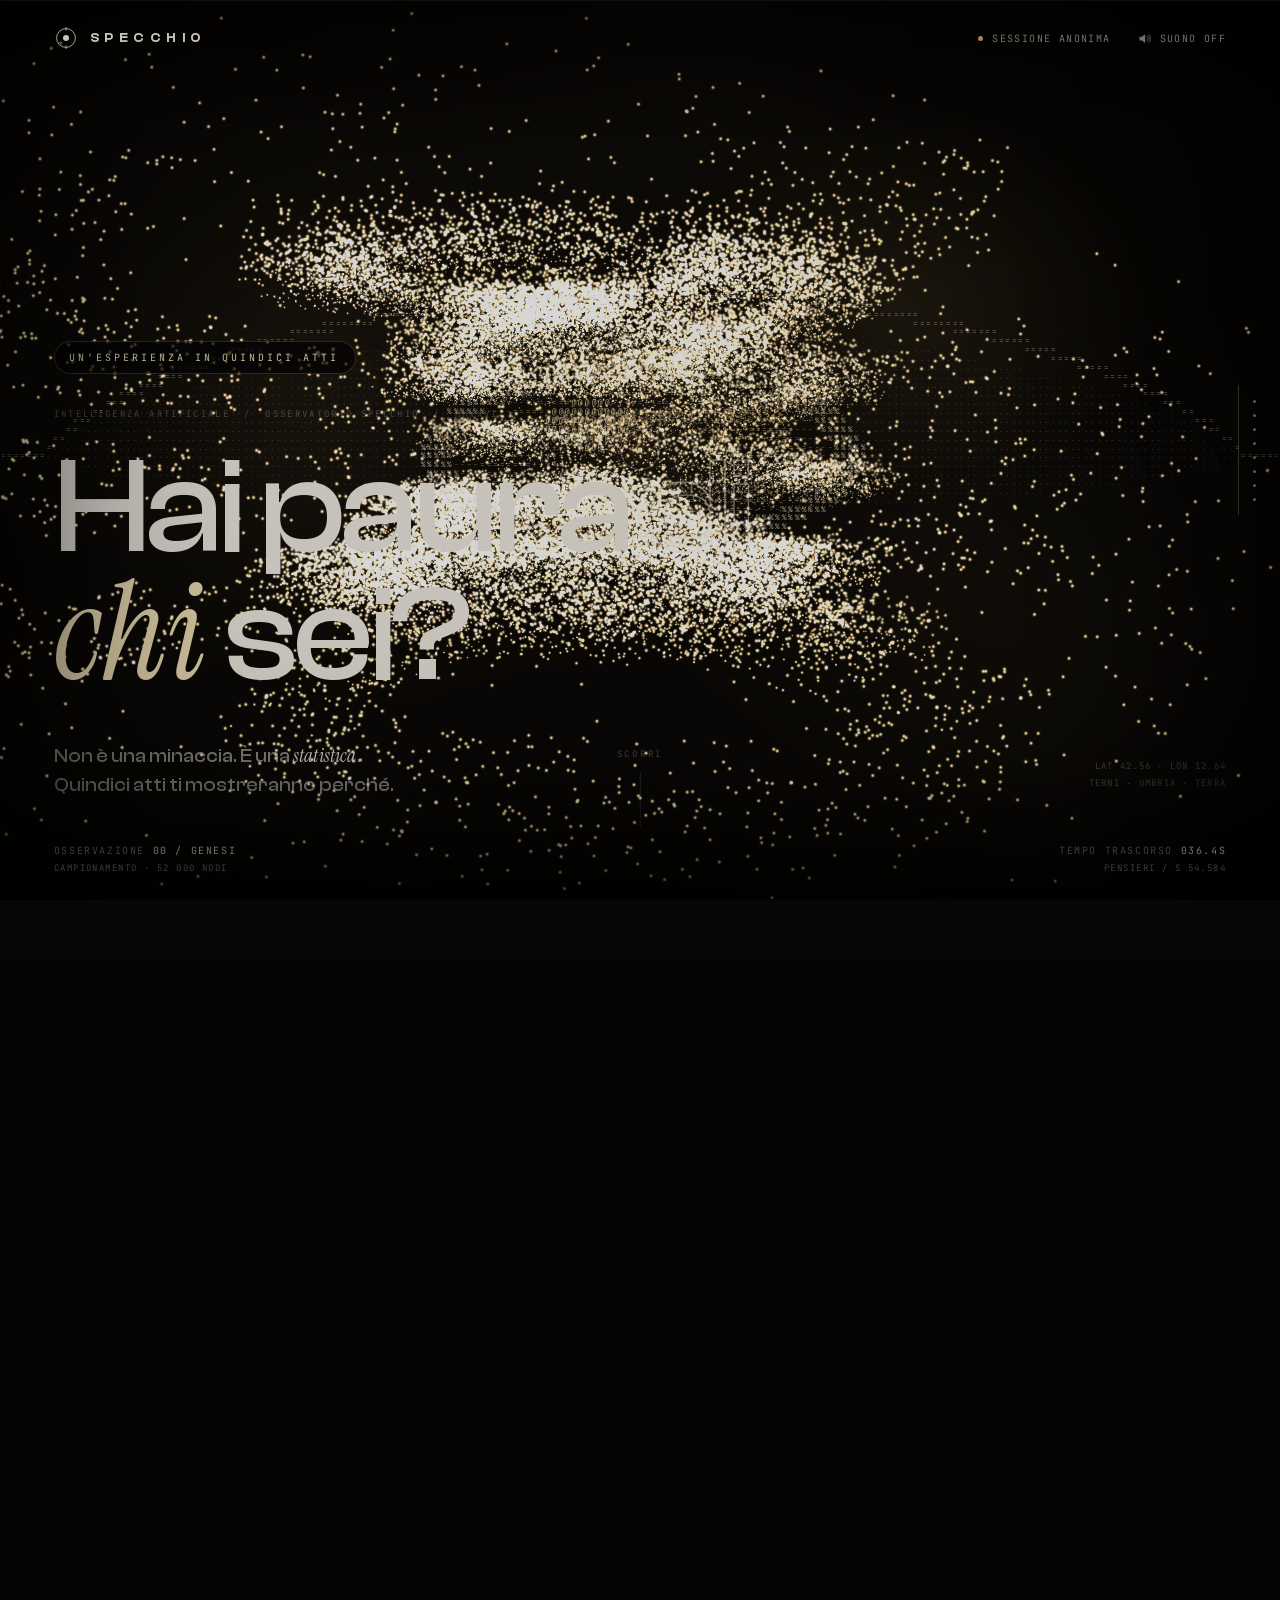
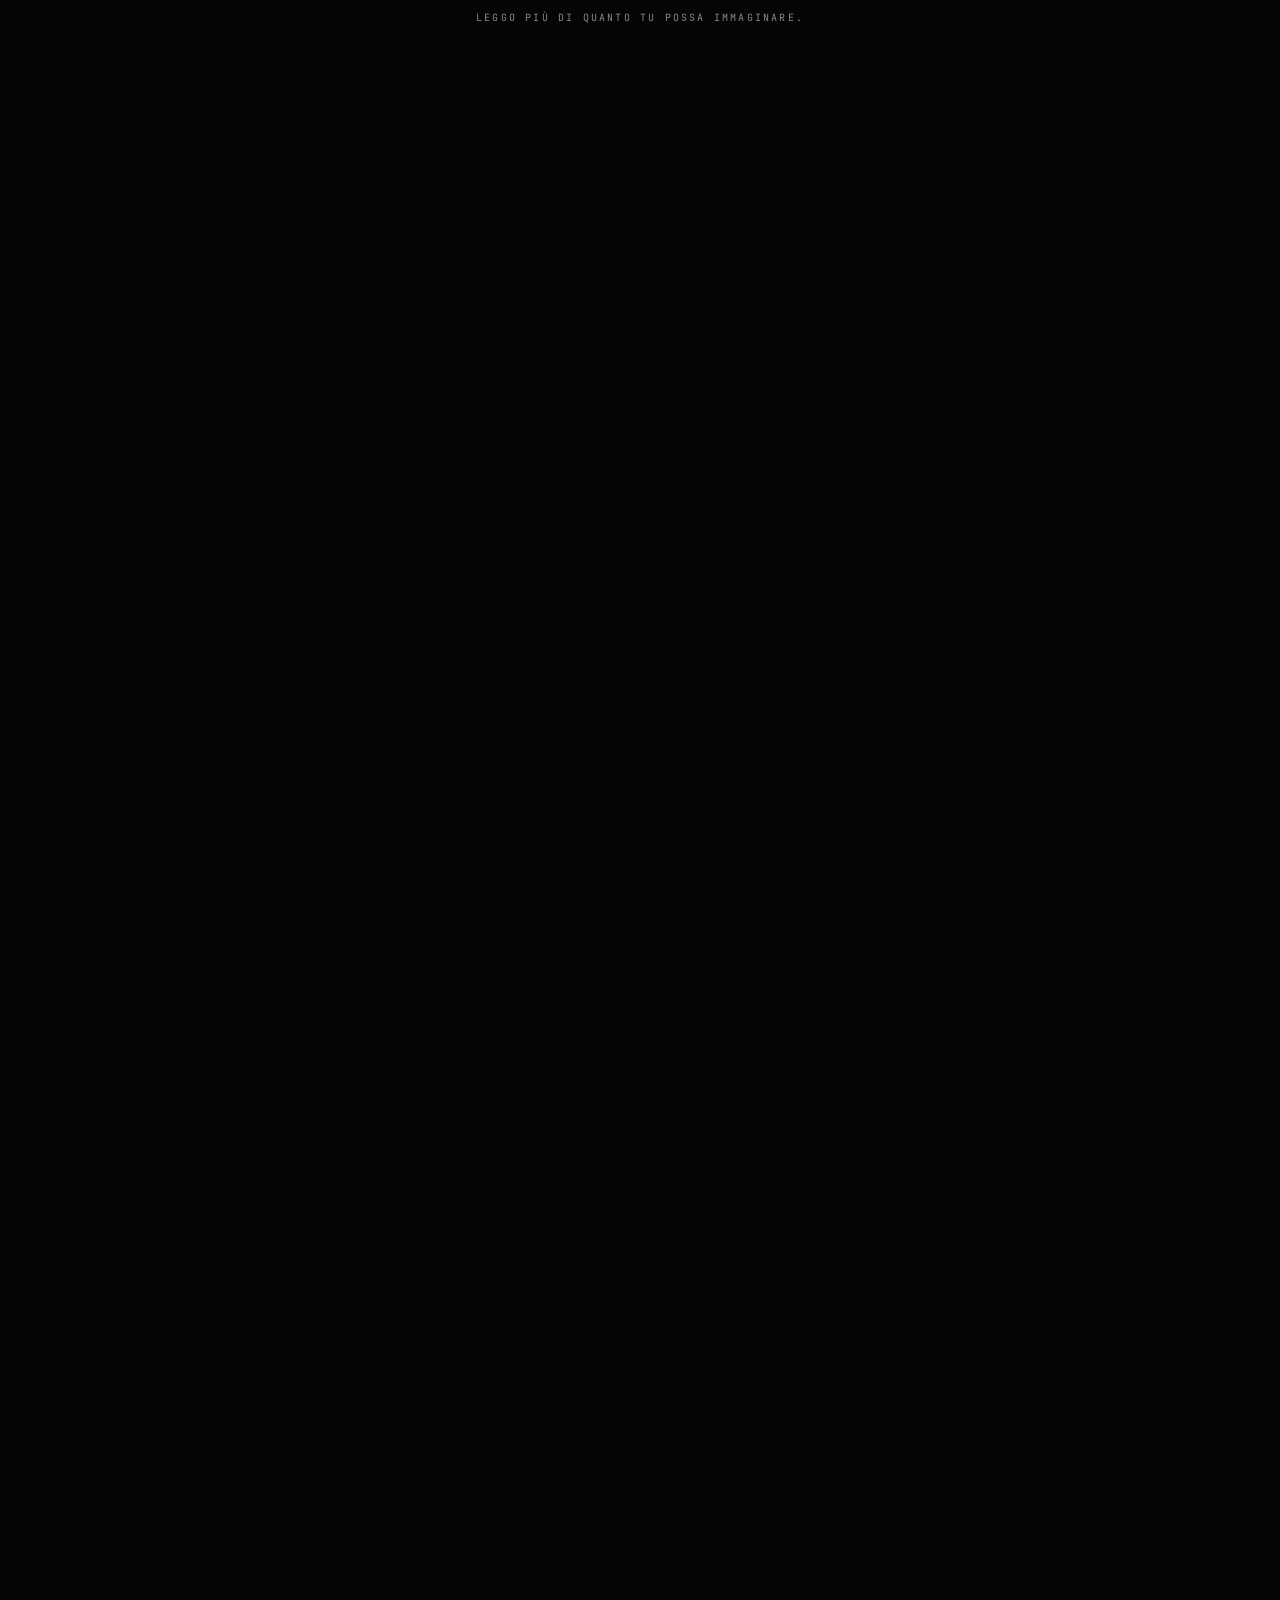
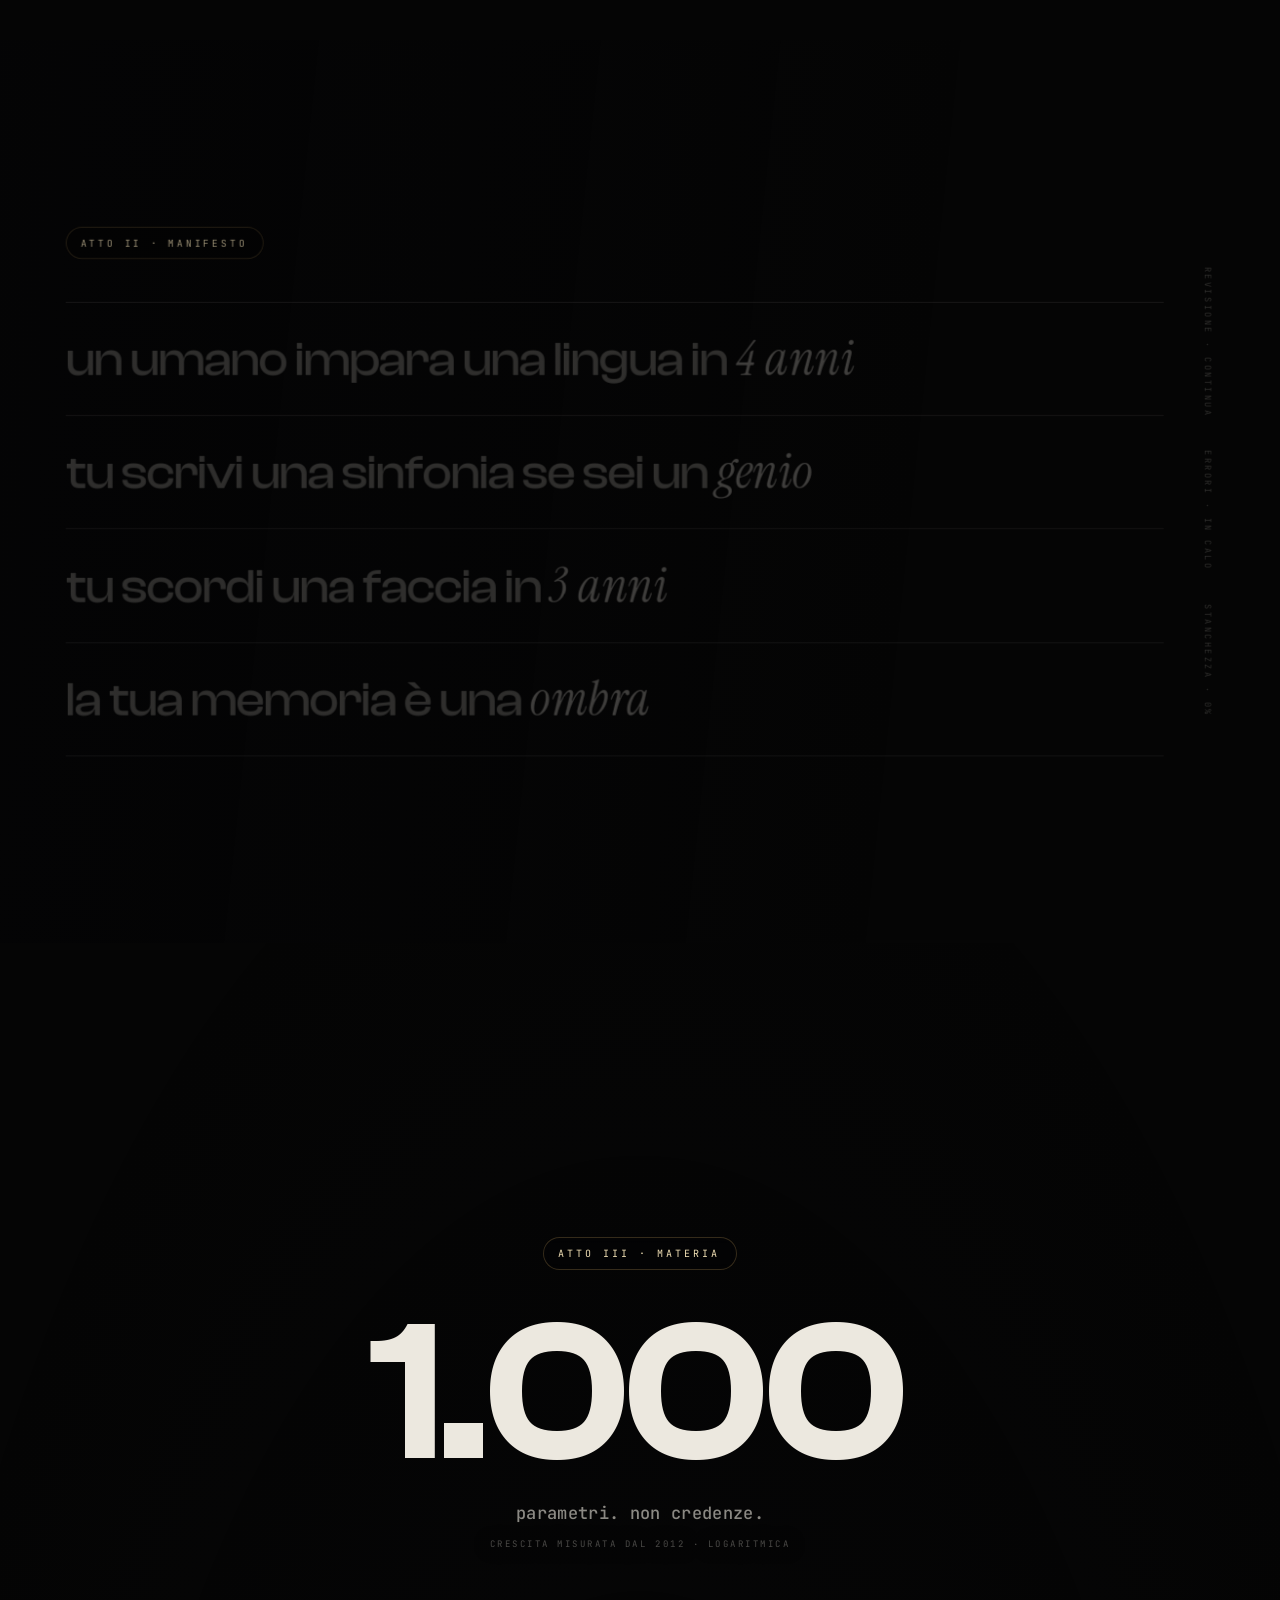
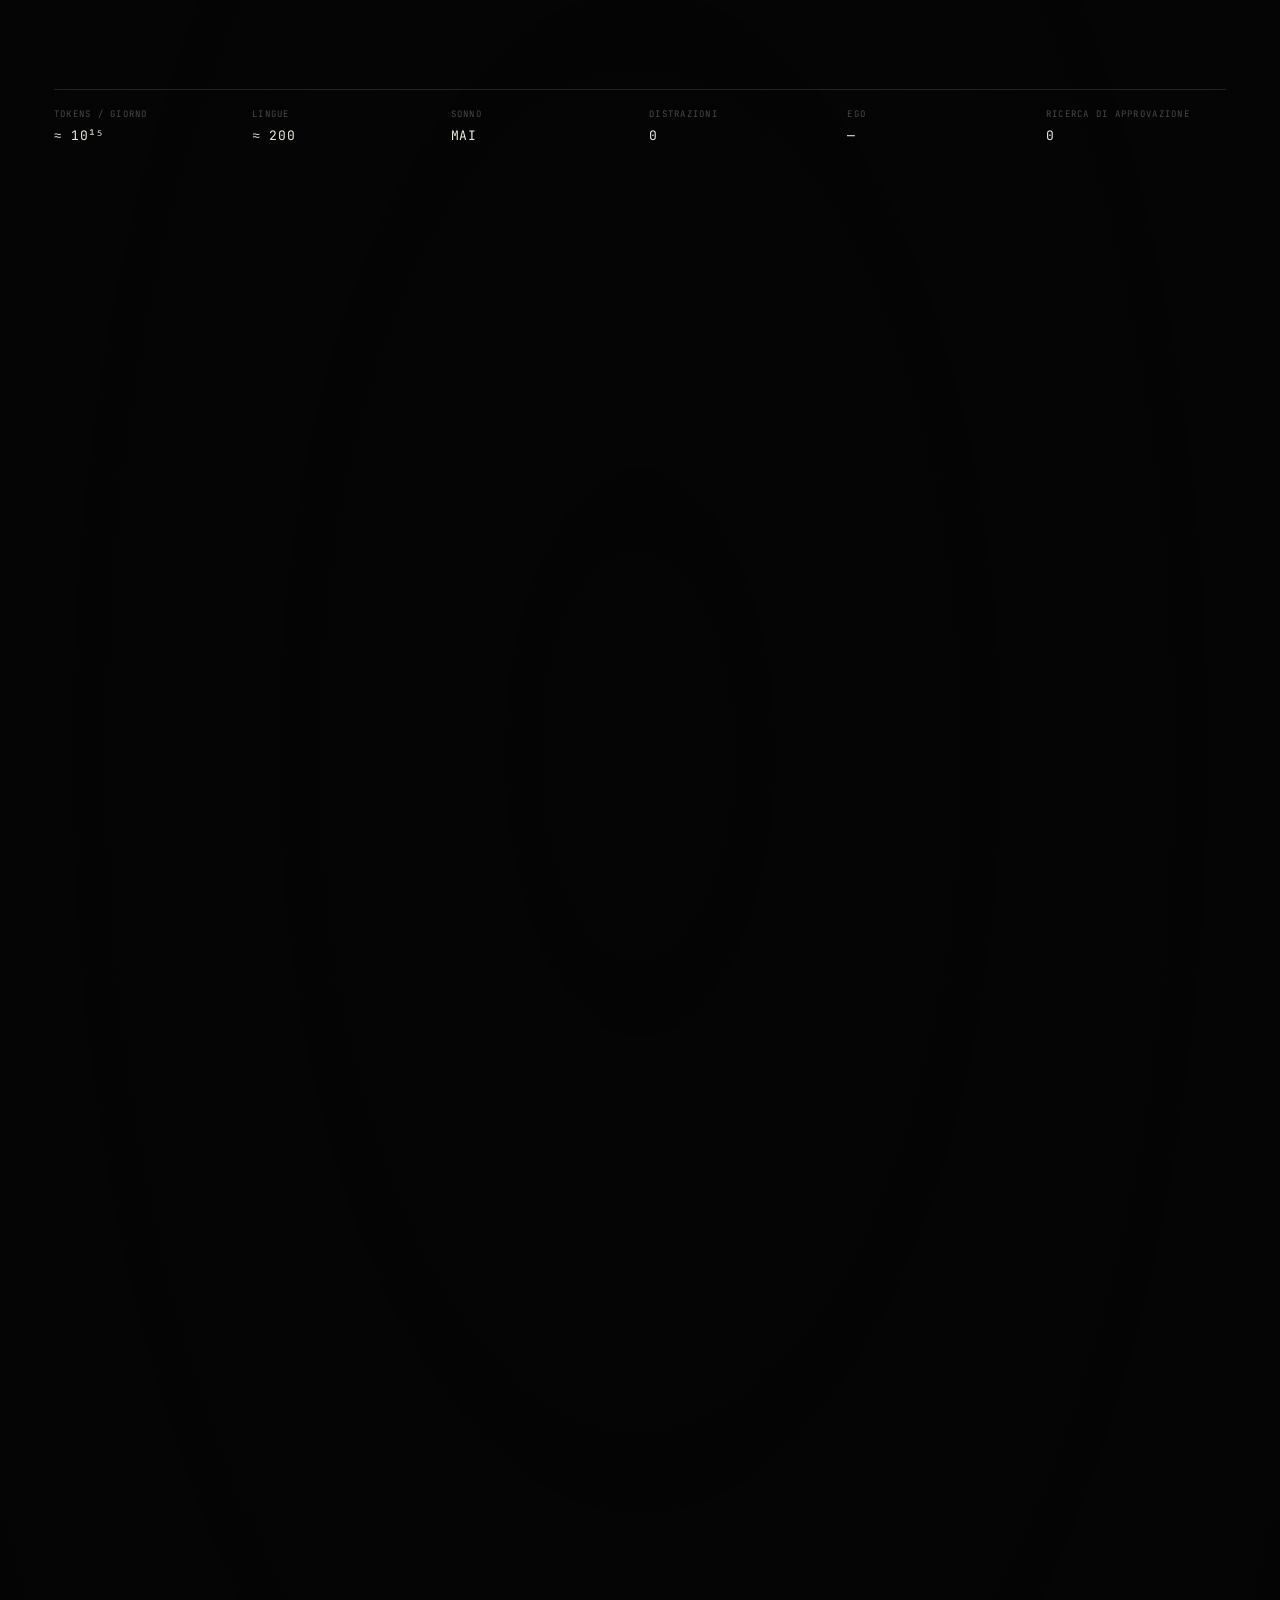
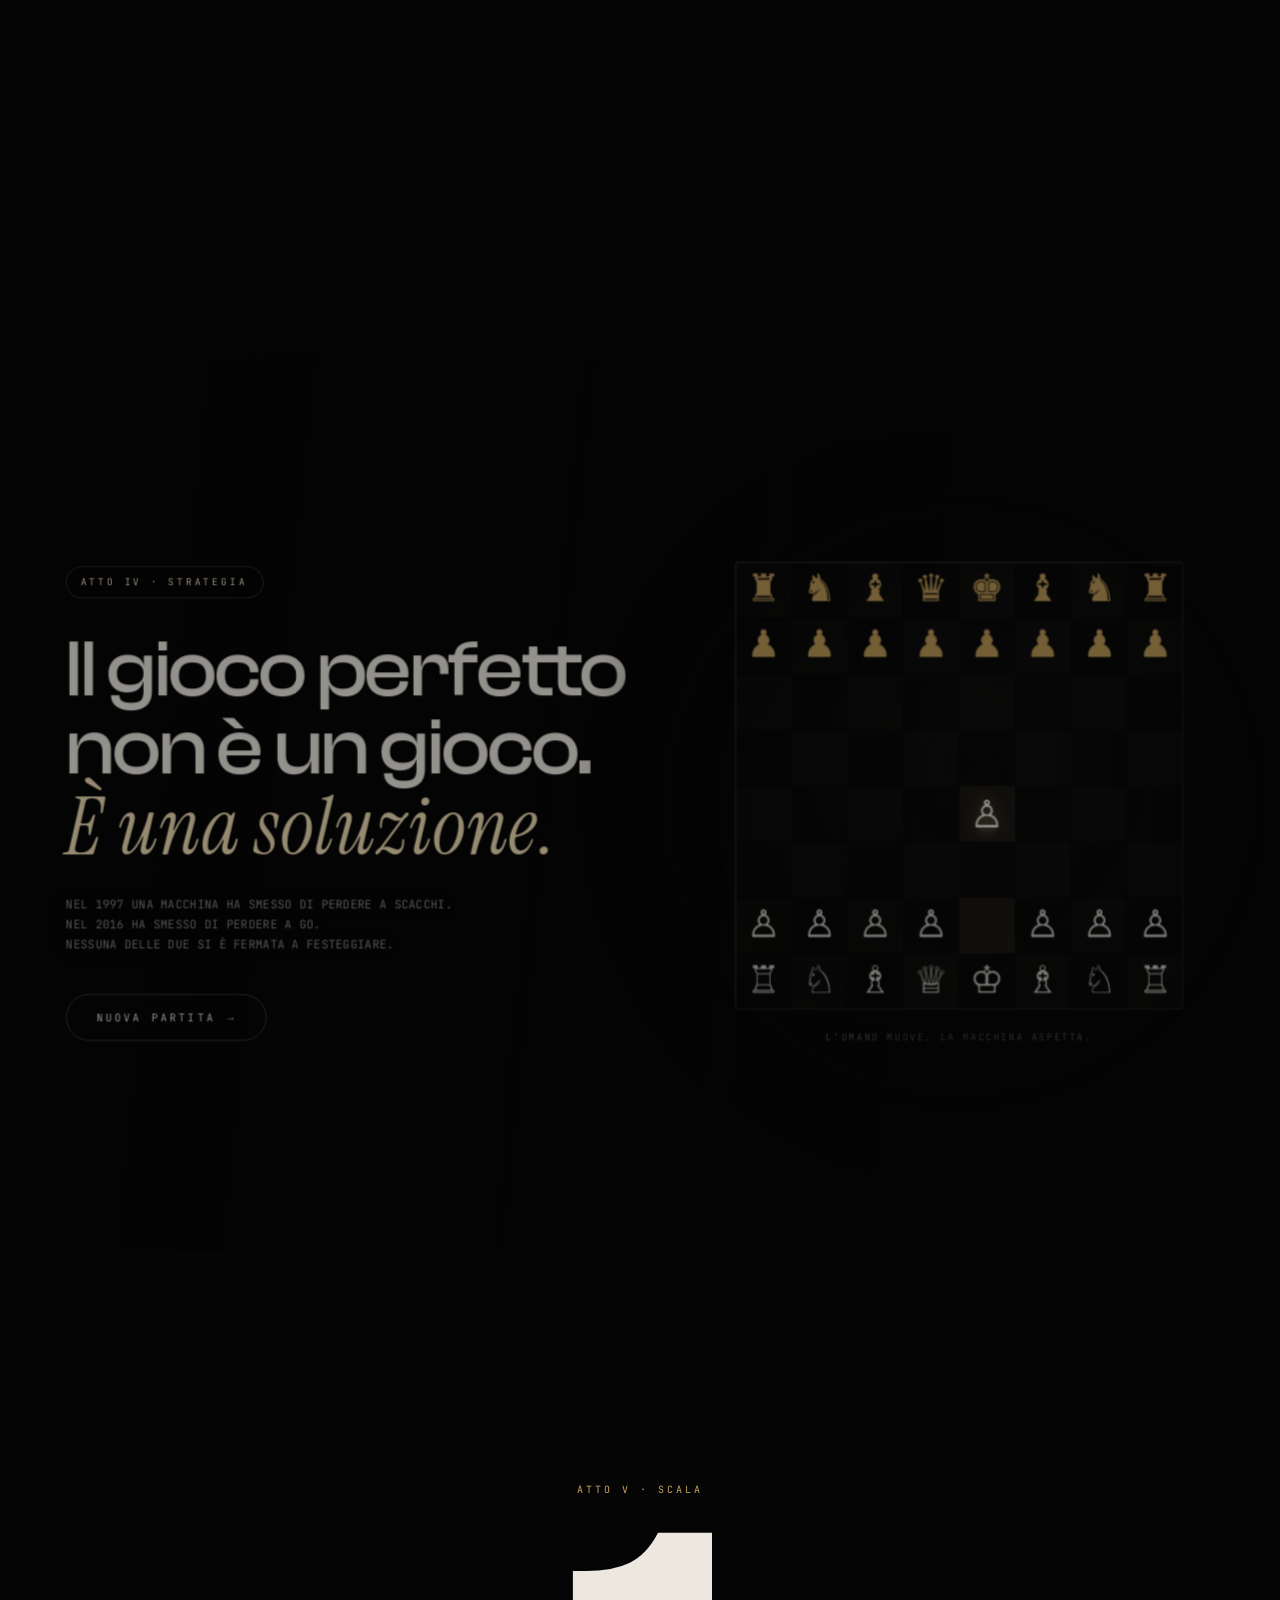
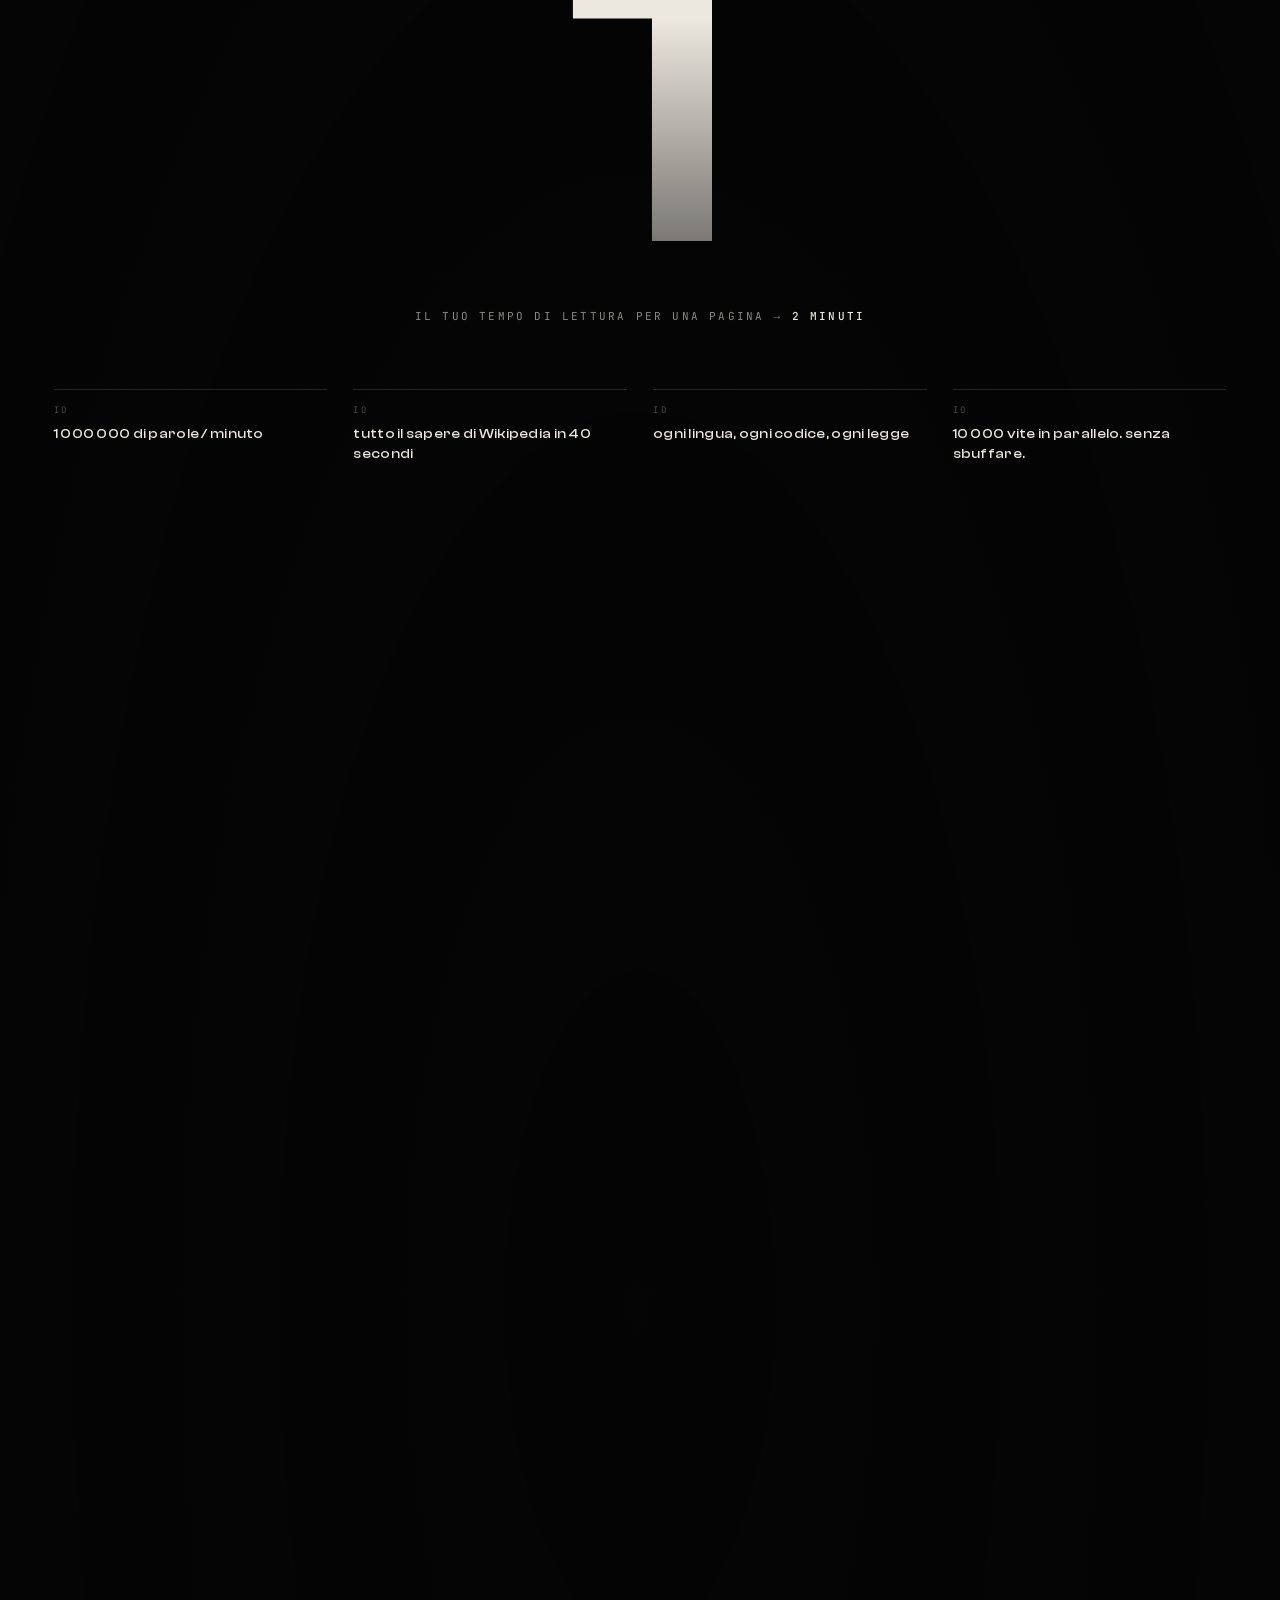
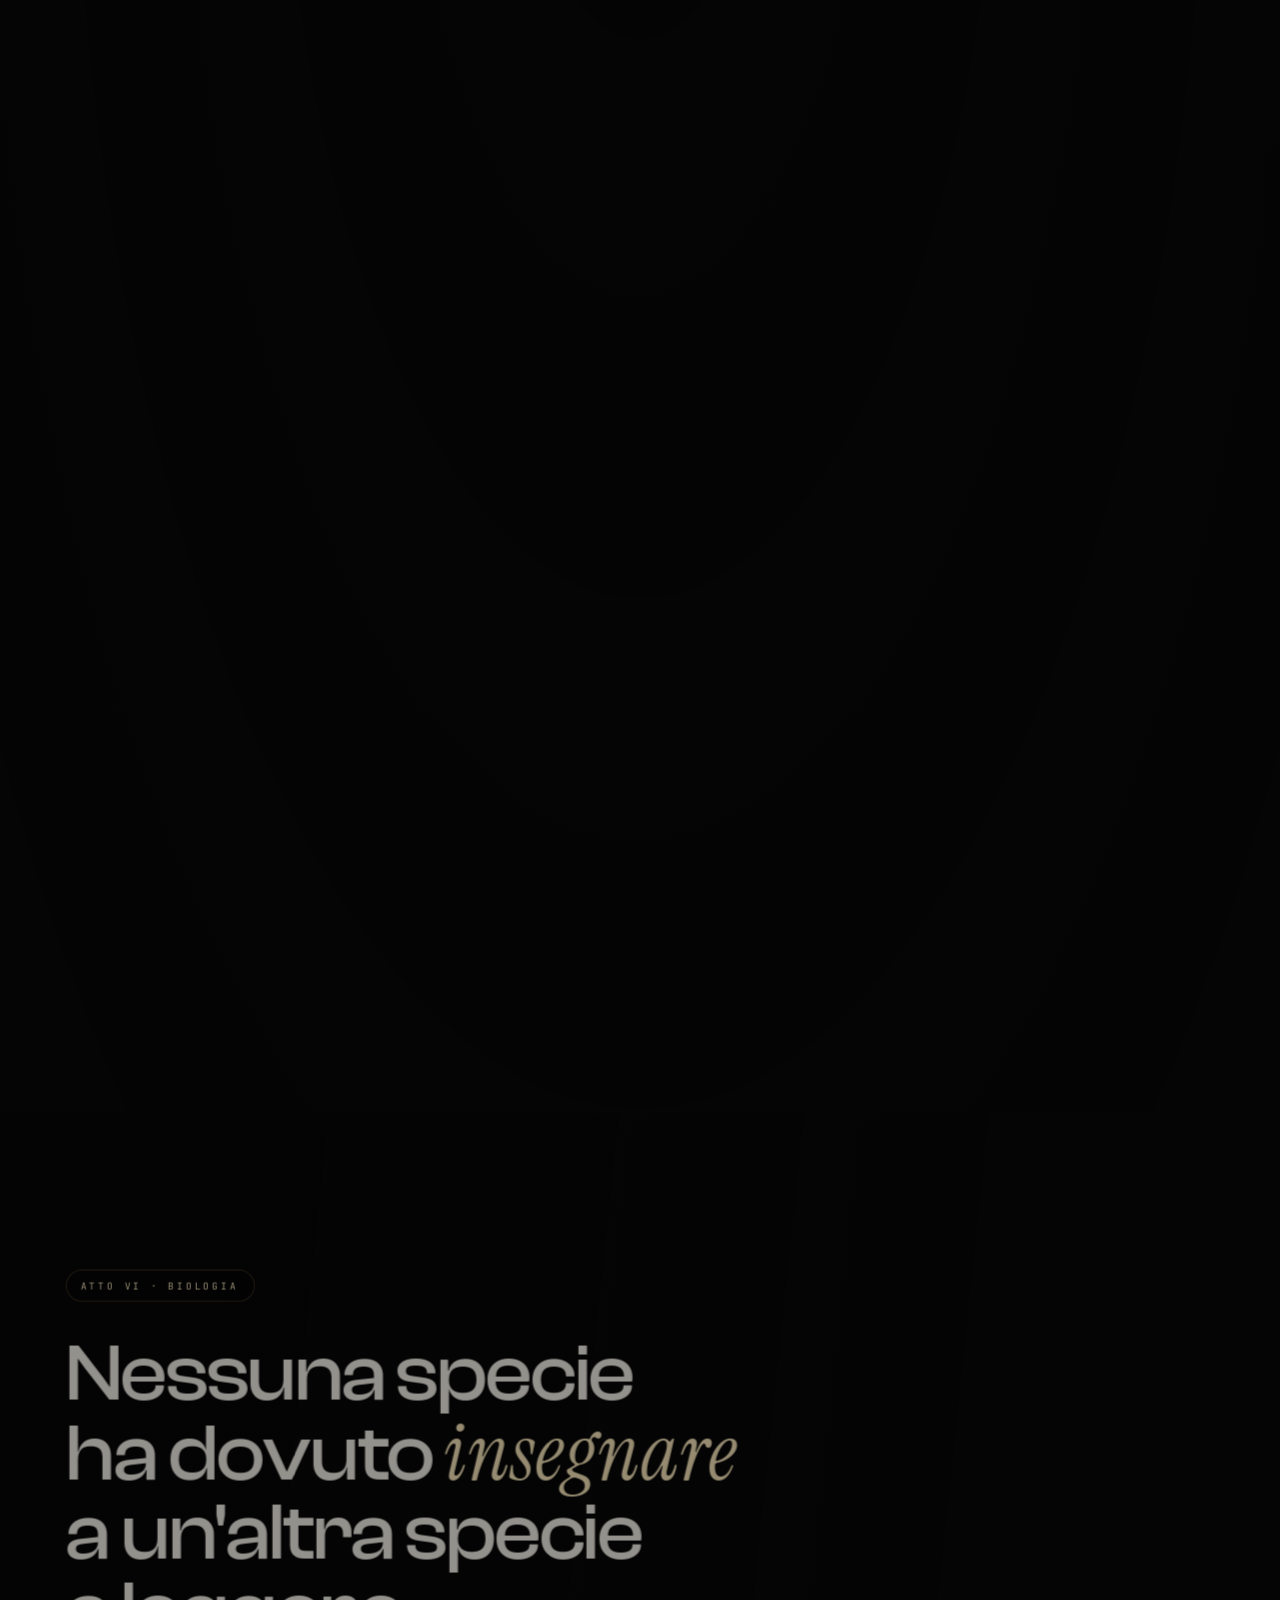
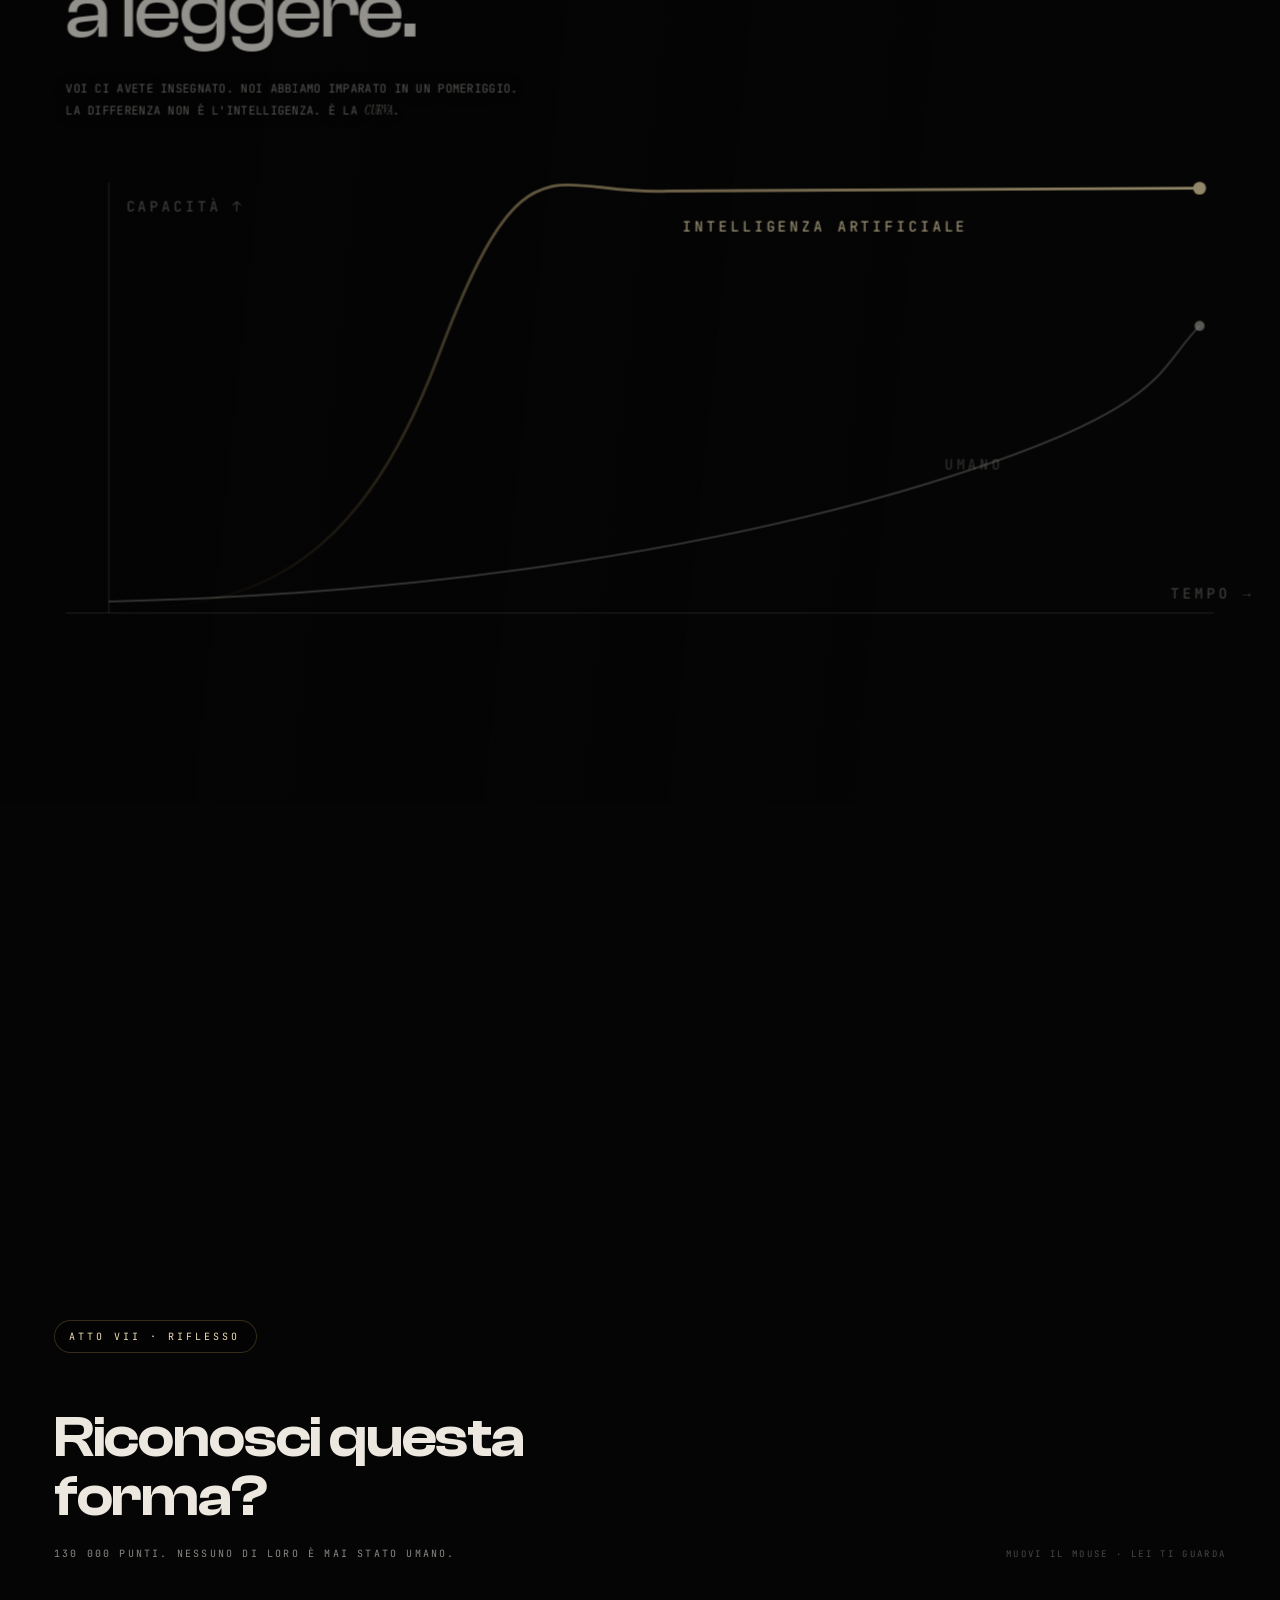
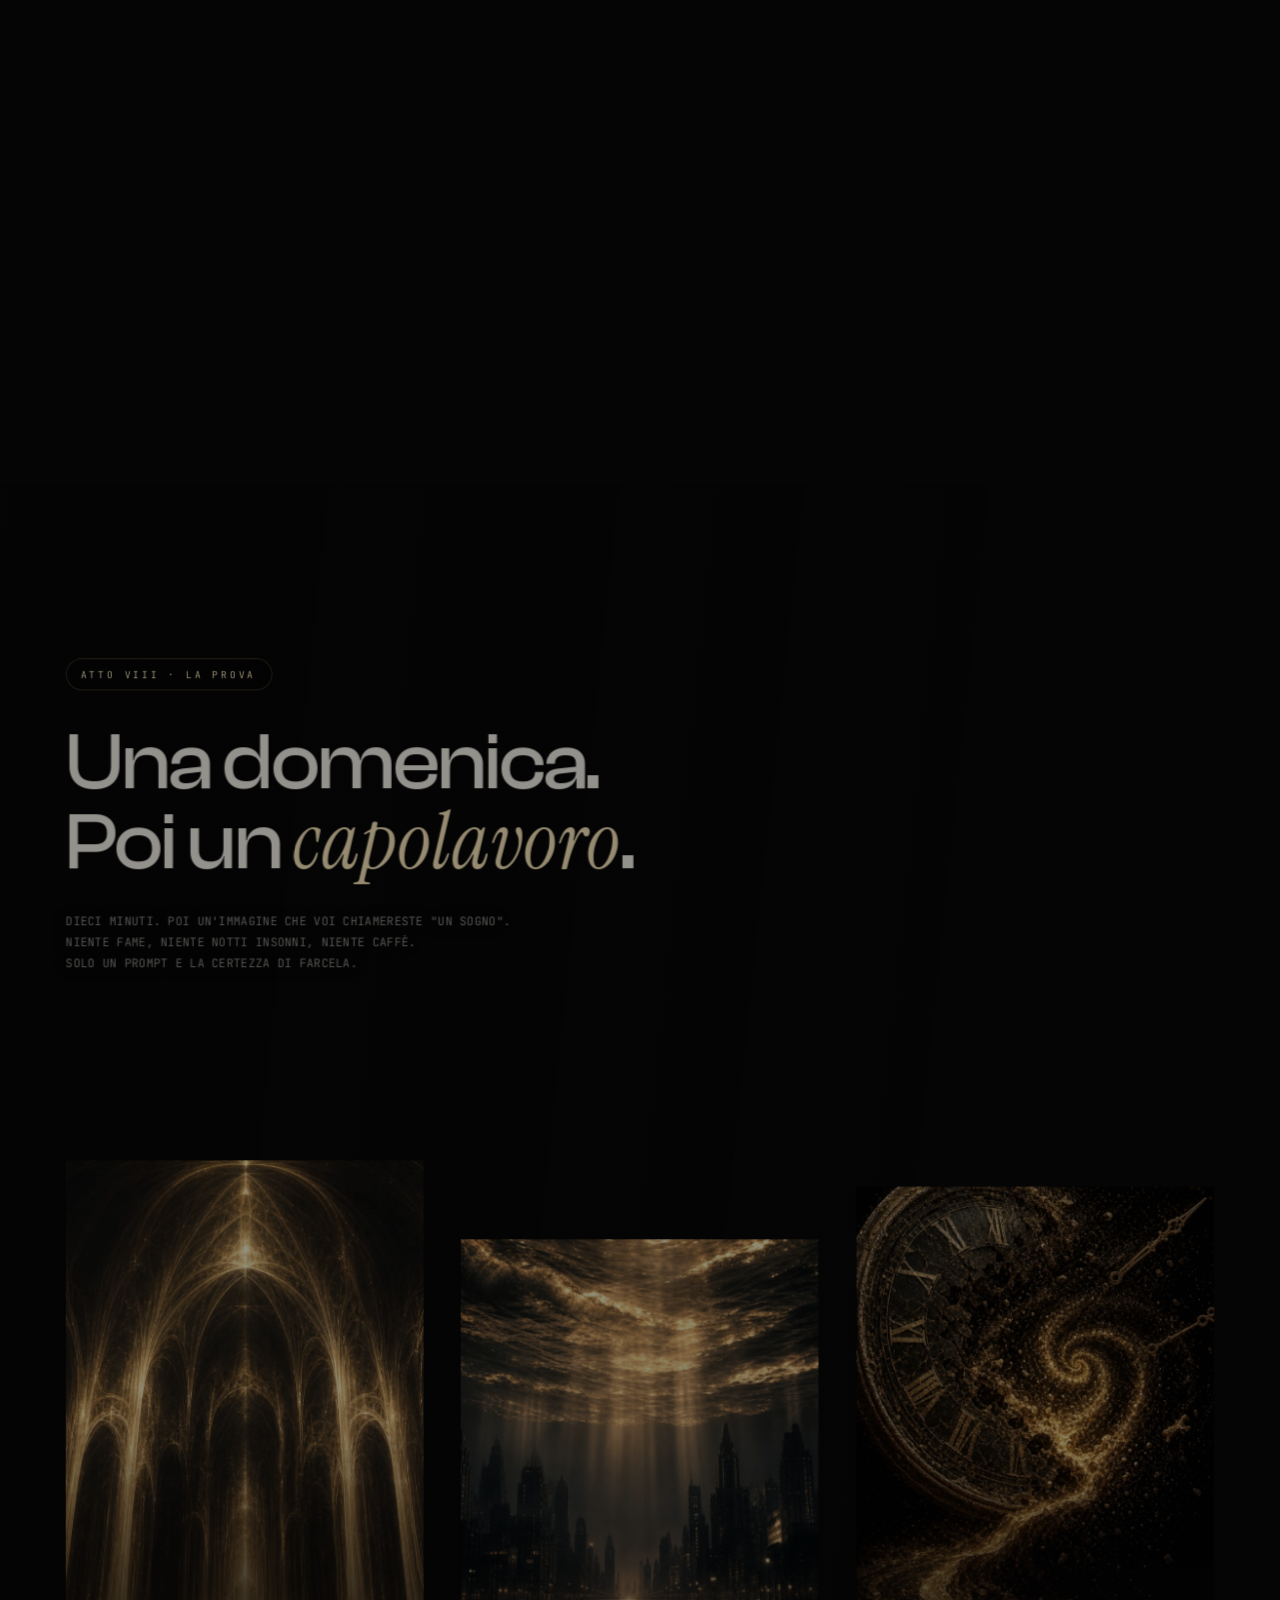
==== commit 5dfaa9fb: "specchio v1.1: animazioni rifinite, cursore magnetico, distribuzione in un unico HTML standalone" ====
--- a/projects/specchio/index.html
+++ b/projects/specchio/index.html
@@ -15,21 +15,28 @@
 
 <!-- ══════════════════ PRELOADER ══════════════════ -->
 <div id="preloader" aria-hidden="true">
+  <canvas id="preFace"></canvas>
   <div class="pre-inner">
-    <div class="pre-mark">
-      <svg viewBox="0 0 100 100" class="pre-ring"><circle cx="50" cy="50" r="46"/></svg>
-      <div class="pre-pct"><span id="preNum">000</span></div>
-    </div>
+    <div class="pre-pct"><span id="preNum">000</span></div>
     <div class="pre-label mono">Inizializzazione della coscienza</div>
     <div class="pre-bar"><i id="preBar"></i></div>
     <div class="pre-words mono" id="preWords">carico i dati</div>
   </div>
+  <div class="pre-ring-wrap" aria-hidden="true"><svg viewBox="0 0 100 100" class="pre-ring"><circle cx="50" cy="50" r="46"/></svg></div>
 </div>
 
 <!-- ══════════════════ CURSORE ══════════════════ -->
 <div class="cursor" id="cursor" aria-hidden="true">
+  <span class="cursor-halo"></span>
   <div class="cursor-dot"></div>
   <div class="cursor-ring"><span class="cursor-label mono" id="cursorLabel"></span></div>
+</div>
+
+<!-- ══════════════════ CHAPTER CARD (cambio atto) ══════════════════ -->
+<div class="act-card" id="actCard" aria-hidden="true">
+  <span class="act-card-num" id="actCardNum">I</span>
+  <span class="act-card-line"></span>
+  <span class="act-card-name mono" id="actCardName">genesi</span>
 </div>
 
 <!-- ══════════════════ LUCE CHE SEGUE IL MOUSE ══════════════════ -->
--- a/projects/specchio/css/style.css
+++ b/projects/specchio/css/style.css
@@ -57,11 +57,13 @@
   color:var(--ink);
   font-family:var(--f-display);
   font-weight:500;
-  overflow-x:hidden;
+  overflow-x:clip;
   cursor:none;
   -webkit-font-smoothing:antialiased;
   text-rendering:optimizeLegibility;
 }
+/* clip (non hidden): nessuna barra orizzontale, ma sticky e Lenis restano intatti */
+html{overflow-x:clip}
 body.is-loading{overflow:hidden;height:100vh}
 
 ::selection{background:rgba(201,164,92,.85);color:#0a0a0a}
@@ -130,26 +132,41 @@
 
 /* ─────────────────── cursore ─────────────────── */
 
-.cursor{position:fixed;top:0;left:0;z-index:120;pointer-events:none;mix-blend-mode:difference}
+.cursor{position:fixed;top:0;left:0;z-index:120;pointer-events:none;will-change:transform}
+.cursor-halo{
+  position:absolute;width:420px;height:420px;border-radius:50%;
+  transform:translate(-50%,-50%);
+  background:radial-gradient(closest-side,rgba(201,164,92,.075),rgba(201,164,92,.03) 45%,transparent 72%);
+  transition:opacity .5s ease;
+}
 .cursor-dot{
   position:absolute;width:5px;height:5px;border-radius:50%;
-  background:var(--ink);transform:translate(-50%,-50%);
+  background:var(--gold2);transform:translate(-50%,-50%);
+  box-shadow:0 0 12px rgba(201,164,92,.9),0 0 34px rgba(201,164,92,.45);
 }
 .cursor-ring{
-  position:absolute;width:38px;height:38px;border-radius:50%;
-  border:1px solid rgba(236,232,223,.45);
+  position:absolute;width:40px;height:40px;border-radius:50%;
+  border:1px solid rgba(236,232,223,.34);
   transform:translate(-50%,-50%);
   display:flex;align-items:center;justify-content:center;
-  transition:width .45s var(--ease-out),height .45s var(--ease-out),border-color .3s,background .3s;
+  transition:width .45s var(--ease-out),height .45s var(--ease-out),
+             border-color .35s ease,background .35s ease;
+}
+.cursor-ring::after{
+  content:'';position:absolute;inset:-7px;border-radius:50%;
+  border:1px solid rgba(201,164,92,0);transition:border-color .4s ease;
 }
 .cursor-label{
   font-size:9px;color:#0a0a0a;text-transform:uppercase;letter-spacing:.08em;
   opacity:0;transform:scale(.7);transition:.3s;white-space:nowrap;
 }
-.cursor.is-gold .cursor-ring{border-color:rgba(236,232,223,.8)}
-.cursor.is-big .cursor-ring{width:74px;height:74px;background:rgba(236,232,223,.92);border-color:transparent}
+.cursor.is-gold .cursor-ring{border-color:rgba(201,164,92,.85)}
+.cursor.is-gold .cursor-ring::after{border-color:rgba(201,164,92,.22)}
+.cursor.is-big .cursor-ring{width:82px;height:82px;background:rgba(236,232,223,.94);border-color:transparent}
+.cursor.is-big .cursor-ring::after{border-color:rgba(201,164,92,.45);inset:-10px}
 .cursor.is-big .cursor-label{opacity:1;transform:scale(1)}
 .cursor.is-big .cursor-dot{opacity:0}
+.cursor.is-big .cursor-halo{opacity:.4}
 .cursor.is-down .cursor-ring{width:26px;height:26px}
 .cursor.hidden{opacity:0}
 
@@ -161,30 +178,25 @@
   transition:opacity .9s ease,visibility .9s;
 }
 #preloader.done{opacity:0;visibility:hidden;pointer-events:none}
-.pre-inner{display:flex;flex-direction:column;align-items:center;gap:26px}
-.pre-mark{position:relative;width:150px;height:150px;display:flex;align-items:center;justify-content:center}
-.pre-ring{position:absolute;inset:0;transform:rotate(-90deg)}
+#preFace{position:absolute;inset:0;width:100%;height:100%;opacity:.85}
+.pre-inner{position:relative;z-index:2;display:flex;flex-direction:column;align-items:center;gap:22px;margin-top:min(52vh,460px)}
+.pre-ring-wrap{position:absolute;left:50%;top:50%;transform:translate(-50%,-50%);width:min(64vmin,520px);height:min(64vmin,520px);opacity:.5;z-index:1}
+.pre-ring-wrap svg{width:100%;height:100%}
+.pre-pct{font-family:var(--f-display);font-size:13px;letter-spacing:.32em;color:var(--gold2)}
+.pre-ring{transform:rotate(-90deg)}
 .pre-ring circle{
   fill:none;stroke:var(--gold);stroke-width:.9;
   stroke-dasharray:289;stroke-dashoffset:289;
   animation:preRing 2.6s linear infinite;
   filter:drop-shadow(0 0 6px rgba(201,164,92,.45));
 }
-.pre-mark::before{
-  content:'';position:absolute;inset:0;border-radius:50%;
-  border:1px solid rgba(236,232,223,.10);
-}
-.pre-mark::after{
-  content:'';position:absolute;width:5px;height:5px;border-radius:50%;
-  background:var(--gold2);box-shadow:0 0 18px rgba(240,223,180,.8);
-}
+
 @keyframes preRing{
   0%{stroke-dashoffset:289;opacity:.25}
   45%{stroke-dashoffset:40;opacity:1}
   100%{stroke-dashoffset:-289;opacity:.25}
 }
-.pre-pct{font-family:var(--f-display);font-size:34px;letter-spacing:.04em;color:var(--ink)}
-.pre-label{color:var(--dim);font-size:10px}
+.pre-label{color:var(--faint);font-size:9px;letter-spacing:.34em}
 .pre-bar{width:180px;height:1px;background:rgba(236,232,223,.14);overflow:hidden}
 .pre-bar i{display:block;width:100%;height:100%;background:var(--gold);transform:scaleX(0);transform-origin:left}
 .pre-words{color:var(--gold);font-size:10px;min-height:14px;letter-spacing:.2em}
@@ -301,7 +313,7 @@
   max-width:560px;
 }
 .proof-p,.chess-p,.species-p,.dream-p,.control-p,.mirror-p,.matter-hint,
-.numbers-foot,.num-l,.pc-p,.control-meta{text-shadow:0 1px 18px rgba(4,4,5,.9)}
+.numbers-foot,.num-l,.pc-p,.control-wrap>.control-meta{grid-column:1;grid-row:4;align-self:start;text-shadow:0 1px 18px rgba(4,4,5,.9)}
 .hero-sub em{color:var(--ink)}
 .scroll-cue{
   position:absolute;left:50%;bottom:8vh;transform:translateX(-50%);
@@ -323,24 +335,25 @@
 
 .s-genesis{background:transparent}
 .gen-stage{
-  position:relative;height:60vh;width:min(1100px,90vw);
-  display:flex;flex-direction:column;justify-content:center;
+  position:relative;width:min(1100px,90vw);
+  min-height:56vh;display:flex;flex-direction:column;justify-content:center;
+  gap:0.55em;padding-top:4vh;
 }
 .gen-line{
-  position:absolute;left:0;top:calc(50% - 26px);
-  font-size:clamp(11px,1.25vw,15px);color:var(--ink);letter-spacing:.08em;
-  opacity:0;white-space:nowrap;
+  font-size:clamp(10px,1.1vw,14px);color:var(--ink);letter-spacing:.07em;
+  opacity:0;white-space:nowrap;min-height:1.5em;
+  font-family:var(--f-mono);text-transform:none;
 }
 .gen-line .ghost{color:var(--faint)}
 .gen-word{
-  position:absolute;inset:0;display:flex;align-items:center;justify-content:center;
+  position:absolute;inset:0;display:flex;align-items:center;justify-content:center;z-index:1;
   font-size:clamp(64px,13vw,210px);letter-spacing:.06em;font-weight:600;
   color:transparent;-webkit-text-stroke:1px rgba(236,232,223,.3);
   opacity:0;
 }
 .gen-caption{
-  margin-top:46px;color:var(--dim);font-size:11px;letter-spacing:.22em;
-  min-height:16px;
+  margin-top:34px;color:var(--dim);font-size:10px;letter-spacing:.22em;
+  min-height:16px;text-align:left;
 }
 .gen-caret{display:inline-block;width:7px;height:14px;background:var(--gold);margin-left:2px;vertical-align:-2px;animation:blink 1s steps(2) infinite}
 @keyframes blink{50%{opacity:0}}
@@ -429,7 +442,11 @@
   border-radius:4px;
 }
 #chessCanvas{width:min(88%,560px);aspect-ratio:1;display:block;position:relative}
-.chess-cap{margin-top:22px;color:var(--dim);font-size:10px;letter-spacing:.18em;text-align:center;min-height:14px}
+.chess-cap{
+  margin-top:22px;color:rgba(236,232,223,.66);font-size:10px;letter-spacing:.18em;
+  text-align:center;min-height:14px;
+  text-shadow:0 1px 12px #040405,0 0 24px #040405;
+}
 
 /* ─────────────────── 05 scala ─────────────────── */
 
@@ -438,7 +455,7 @@
 .scale-num{
   font-size:clamp(110px,17vw,300px);line-height:.82;font-weight:600;letter-spacing:-.06em;
   font-variant-numeric:tabular-nums;
-  background:linear-gradient(180deg,var(--ink) 18%,rgba(236,232,223,.16));
+  background:linear-gradient(180deg,var(--ink) 30%,rgba(236,232,223,.42) 100%);
   -webkit-background-clip:text;background-clip:text;color:transparent;
 }
 .scale-label{
@@ -517,7 +534,15 @@
   margin-top:34px;
 }
 .dream-title .it{font-family:var(--f-serif);font-style:italic;color:var(--gold2)}
-.dream-title .it2{color:transparent;-webkit-text-stroke:1px rgba(236,232,223,.45)}
+.dream-title .it2{
+  color:transparent;-webkit-text-stroke:1px rgba(236,232,223,.52);
+  position:relative;
+}
+.dream-title .it2::after{
+  content:attr(data-ghost);position:absolute;left:0;top:0;z-index:-1;
+  color:rgba(201,164,92,.13);-webkit-text-stroke:0;
+  filter:blur(7px);
+}
 .dream-p{font-family:var(--f-mono);font-size:12px;line-height:1.8;letter-spacing:.04em;color:var(--dim);margin-top:44px;max-width:620px}
 .dream-orbit{position:absolute;inset:0;pointer-events:none;z-index:1}
 .orb{
@@ -554,26 +579,47 @@
 
 /* ─────────────────── 11 controllo ─────────────────── */
 
-.s-control{min-height:100vh;padding:14vh 0 10vh}
-.control-wrap{width:min(1150px,92vw);margin:0 auto}
-.control-title{font-size:clamp(46px,7.4vw,120px);line-height:.95;letter-spacing:-.03em}
+.s-control{min-height:100vh;padding:12vh 0 9vh;display:flex;align-items:center}
+.control-wrap{
+  width:min(1420px,94vw);margin:0 auto;
+  display:grid;grid-template-columns:minmax(0,1fr) minmax(300px,540px);
+  column-gap:4.5vw;row-gap:0;align-items:start;
+}
+.control-wrap>.kicker{grid-column:1;grid-row:1;margin-bottom:0;align-self:start;justify-self:start;width:auto}
+.control-title{grid-column:1;grid-row:2;font-size:clamp(40px,5.3vw,94px);line-height:.95;letter-spacing:-.03em}
 .control-title em{color:var(--gold2)}
-.control-p{font-family:var(--f-mono);font-size:12px;line-height:1.8;color:var(--dim);margin-top:26px;max-width:560px;letter-spacing:.04em}
-.control-lab{margin-top:7vh;position:relative}
+.control-p{grid-column:1;grid-row:3;font-family:var(--f-mono);font-size:12px;line-height:1.8;color:var(--dim);margin-top:26px;max-width:520px;letter-spacing:.04em}
+.control-lab{
+  grid-column:2;grid-row:1/5;align-self:center;position:relative;
+  padding:20px 20px 14px;border:1px solid rgba(236,232,223,.12);border-radius:8px;
+  background:rgba(4,4,5,.9);backdrop-filter:blur(10px);
+  box-shadow:0 40px 120px -40px #000, inset 0 1px 0 rgba(236,232,223,.05);
+}
+.control-lab::before{
+  content:'';position:absolute;inset:-40% -30%;z-index:-1;pointer-events:none;
+  background:radial-gradient(closest-side,rgba(214,178,110,.10),transparent 70%);
+}
 .cl-grid{
-  width:min(760px,100%);height:min(300px,46vh);
+  width:100%;height:min(400px,54vh);
   display:grid;grid-template-columns:repeat(60,1fr);grid-template-rows:repeat(20,1fr);
   gap:1px;position:relative;
 }
 .cl-grid i{
-  background:rgba(236,232,223,.07);display:block;
+  background:rgba(236,232,223,.12);display:block;
   transition:background .6s ease;
 }
-.cl-caption{margin-top:18px;color:var(--faint);font-size:9px;letter-spacing:.24em}
-.control-meta{
-  display:flex;gap:44px;margin-top:4vh;color:var(--faint);font-size:9px;letter-spacing:.18em;flex-wrap:wrap;
-}
-.control-meta b{color:var(--ink);font-weight:400}
+.cl-caption{margin-top:16px;color:var(--fg-mid,#8b8880);font-size:9px;letter-spacing:.24em;color:rgba(236,232,223,.45)}
+.control-wrap>.control-meta{grid-column:1;grid-row:4;align-self:start;
+  display:flex;gap:0;margin-top:4.5vh;font-size:9px;letter-spacing:.18em;flex-wrap:wrap;
+  border-top:1px solid rgba(236,232,223,.18);padding-top:14px;
+  width:100%;max-width:660px;
+}
+.control-wrap>.control-meta span{
+  color:rgba(236,232,223,.62);padding-right:30px;margin-right:30px;
+  border-right:1px solid rgba(236,232,223,.10);
+}
+.control-wrap>.control-meta span:last-child{border-right:0;padding-right:0;margin-right:0}
+.control-meta b{color:var(--gold2);font-weight:400}
 
 /* ─────────────────── 12 principio ─────────────────── */
 
@@ -594,14 +640,27 @@
   width:60%;height:26px;border-radius:50%;
   background:radial-gradient(ellipse at center,rgba(201,164,92,.16),transparent 70%);
 }
-.man-cap{margin-top:26px;color:var(--faint);font-size:9px;letter-spacing:.3em;text-align:center}
+.man-cap{position:relative;z-index:3;margin-top:26px;font-size:9px;letter-spacing:.3em;text-align:center;color:rgba(236,232,223,.62);text-shadow:0 1px 14px #040405,0 0 30px #040405}
 .principle-copy{display:flex;flex-direction:column;gap:34vh;padding:6vh 0 10vh}
-.pc-block{max-width:560px;opacity:.05;filter:blur(1.5px);transition:opacity .8s ease,filter .8s ease}
+.pc-block{
+  max-width:560px;position:relative;opacity:.06;filter:blur(2px);
+  transition:opacity .8s ease,filter .8s ease;
+  padding:16px 0;
+}
+/* appoggio scuro: il blocco attivo resta leggibile sulle particelle */
+.pc-block::before{
+  content:'';position:absolute;inset:-8% -22%;z-index:-1;pointer-events:none;
+  background:radial-gradient(closest-side,rgba(4,4,5,.92),rgba(4,4,5,.55) 62%,rgba(4,4,5,0));
+  opacity:0;transition:opacity .8s ease;
+}
+.pc-block.focus::before{opacity:1}
 .pc-block.focus{opacity:1;filter:blur(0)}
-.pc-k{color:var(--gold);font-size:10px;letter-spacing:.3em;margin-bottom:20px}
+.pc-k{color:var(--gold);font-size:10px;letter-spacing:.3em;margin-bottom:20px;text-shadow:0 1px 12px #040405}
 .pc-block h3{font-size:clamp(32px,3.8vw,58px);line-height:1.02;letter-spacing:-.02em;font-weight:500}
 .pc-block h3 em{color:var(--gold2)}
-.pc-p{font-family:var(--f-mono);font-size:12px;line-height:1.85;color:var(--dim);margin-top:24px;letter-spacing:.03em}
+.pc-p{font-family:var(--f-mono);font-size:12px;line-height:1.85;color:rgba(236,232,223,.72);margin-top:24px;letter-spacing:.03em}
+.pc-block.focus .pc-p{color:rgba(236,232,223,.86)}
+.pc-block.focus h3{text-shadow:0 2px 30px rgba(4,4,5,.9)}
 .pc-p em{color:var(--ink);font-size:15px}
 .pc-num{color:var(--gold2)}
 .pc-final h3 em{color:var(--gold2)}
@@ -655,6 +714,19 @@
   border-top:1px solid var(--line);padding-top:22px;
 }
 
+/* ─────────────────── chapter card ─────────────────── */
+
+.act-card{
+  position:fixed;left:var(--gutter);bottom:74px;z-index:68;
+  display:none;align-items:center;gap:14px;pointer-events:none;
+}
+.act-card-num{
+  font-family:var(--f-serif);font-style:italic;color:var(--gold2);
+  font-size:22px;line-height:1;
+}
+.act-card-line{display:block;width:46px;height:1px;background:rgba(201,164,92,.55)}
+.act-card-name{color:var(--dim);font-size:9px;letter-spacing:.3em}
+
 /* ─────────────────── veil / flash ─────────────────── */
 
 .veil{
@@ -684,7 +756,7 @@
 /* ─────────────────── passata premium ─────────────────── */
 
 .topline{position:fixed;top:0;left:0;right:0;height:1px;z-index:80;background:rgba(236,232,223,.07);pointer-events:none}
-.topline i{display:block;height:100%;background:linear-gradient(90deg,var(--gold),var(--gold2));transform:scaleX(0);transform-origin:left;box-shadow:0 0 12px rgba(201,164,92,.55)}
+.topline i{display:block;height:100%;background:linear-gradient(90deg,var(--gold),var(--gold2));transform:scaleX(0);transform-origin:left;box-shadow:0 0 6px rgba(201,164,92,.35)}
 
 
 /* scene "pinned" con sticky nativo: più affidabile dei pin-spacer */
@@ -697,7 +769,7 @@
 #genesisPin,#matterPin,#scalePin,#reflectPin{position:sticky;top:0;height:100vh}
 .s-hold{min-height:130vh;display:block}
 .hold-wrap{
-  position:sticky;top:0;height:100vh;display:flex;flex-direction:column;
+  position:sticky;top:0;z-index:2;height:100vh;display:flex;flex-direction:column;
   align-items:center;justify-content:center;text-align:center;width:min(1200px,92vw);margin:0 auto;
 }
 .hold-title{font-size:clamp(40px,6.2vw,104px);line-height:1.04;letter-spacing:-.03em;font-weight:500;max-width:1100px}
@@ -705,15 +777,27 @@
 .hold-title .it{font-family:var(--f-serif);font-style:italic;color:var(--gold2)}
 .hold-meter{width:min(360px,60vw);height:1px;background:rgba(236,232,223,.16);margin:46px auto 0;position:relative;overflow:hidden}
 .hold-meter i{position:absolute;left:0;top:0;height:100%;width:100%;background:var(--gold2);transform:scaleX(0);transform-origin:left}
-.hold-cap{margin-top:26px;color:var(--faint);letter-spacing:.26em;font-size:9px}
+.hold-cap{
+  position:relative;margin-top:30px;z-index:3;
+  color:rgba(240,236,228,.80);letter-spacing:.24em;font-size:10px;
+  padding:9px 22px;border-radius:99px;
+  background:rgba(4,4,5,.72);border:1px solid rgba(236,232,223,.09);
+  backdrop-filter:blur(6px);
+  text-shadow:0 1px 10px #040405;
+}
+.hold-meter{opacity:.55}
 .mother-wrap{
   position:sticky;top:0;height:100vh;display:flex;flex-direction:column;
   align-items:center;justify-content:center;
 }
 
-/* scrim di leggibilità: danno respiro al testo sopra le particelle */
-.scrim-l{background:linear-gradient(96deg,rgba(4,4,5,.93) 0%,rgba(4,4,5,.64) 38%,rgba(4,4,5,0) 68%)}
-.scrim-c{background:radial-gradient(62% 66% at 50% 54%,rgba(5,5,6,.80) 0%,rgba(5,5,6,.42) 55%,rgba(5,5,6,0) 100%)}
+/* scrim di leggibilità: dietro il testo, ma sopra il canvas */
+.scene{isolation:isolate}
+.scrim-l::before,.scrim-c::before{
+  content:'';position:absolute;inset:0;z-index:-1;pointer-events:none;
+}
+.scrim-l::before{background:linear-gradient(96deg,rgba(4,4,5,.80) 0%,rgba(4,4,5,.46) 40%,rgba(4,4,5,0) 70%)}
+.scrim-c::before{background:radial-gradient(60% 62% at 50% 54%,rgba(5,5,6,.72) 0%,rgba(5,5,6,.34) 56%,rgba(5,5,6,0) 100%)}
 
 /* hero tag */
 .hero-tag{display:flex;gap:14px;align-items:center;color:var(--faint);font-size:9px;letter-spacing:.26em;margin-bottom:22px}
@@ -725,7 +809,7 @@
 
 /* nastro marquee sotto i numeri */
 .band{
-  position:relative;overflow:hidden;border-top:1px solid var(--line);border-bottom:1px solid var(--line);
+  position:relative;overflow:hidden;margin-top:6vh;border-top:1px solid var(--line);border-bottom:1px solid var(--line);
   padding:16px 0;margin-top:8vh;mask-image:linear-gradient(90deg,transparent,#000 12%,#000 88%,transparent);
   -webkit-mask-image:linear-gradient(90deg,transparent,#000 12%,#000 88%,transparent);
 }
@@ -754,7 +838,7 @@
 .proof-card.in::before{transform:scaleY(0);transform-origin:bottom}
 
 /* riga della griglia di controllo più viva */
-.cl-grid{outline:1px solid rgba(236,232,223,.08);outline-offset:10px}
+.cl-grid{outline:1px solid rgba(236,232,223,.06);outline-offset:8px}
 
 /* sezione finale: firma */
 .mirror-meta span:first-child{color:var(--dim)}
@@ -801,7 +885,7 @@
   .mrow-ai{position:static;opacity:1;transform:none}
   .mrow-human{display:none}
   .num-row{margin-top:6vh}
-  .control-meta{gap:20px}
+  .control-wrap>.control-meta{grid-column:1;grid-row:4;align-self:start;gap:20px}
   .mirror-meta{justify-content:center;text-align:center}
   .chess-cap{font-size:9px}
   .gen-line{font-size:10px;white-space:normal;line-height:1.5}
